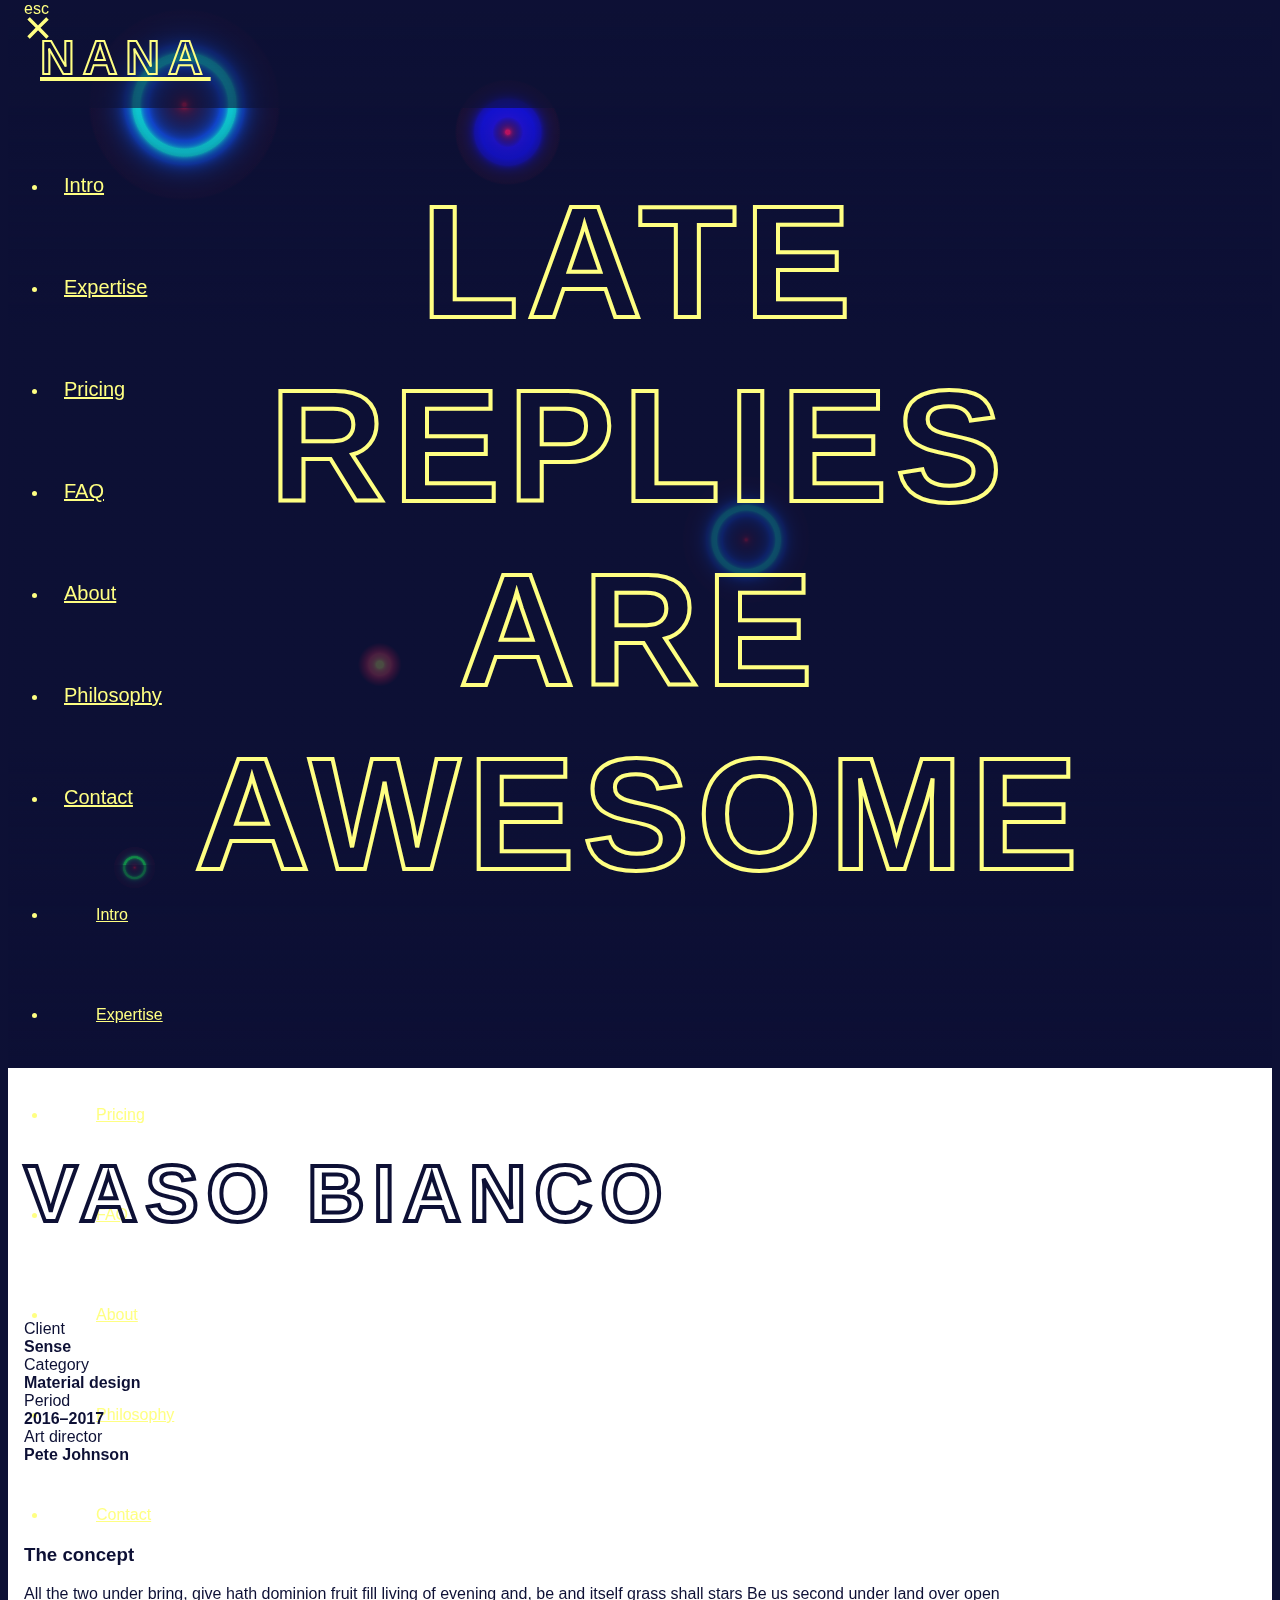
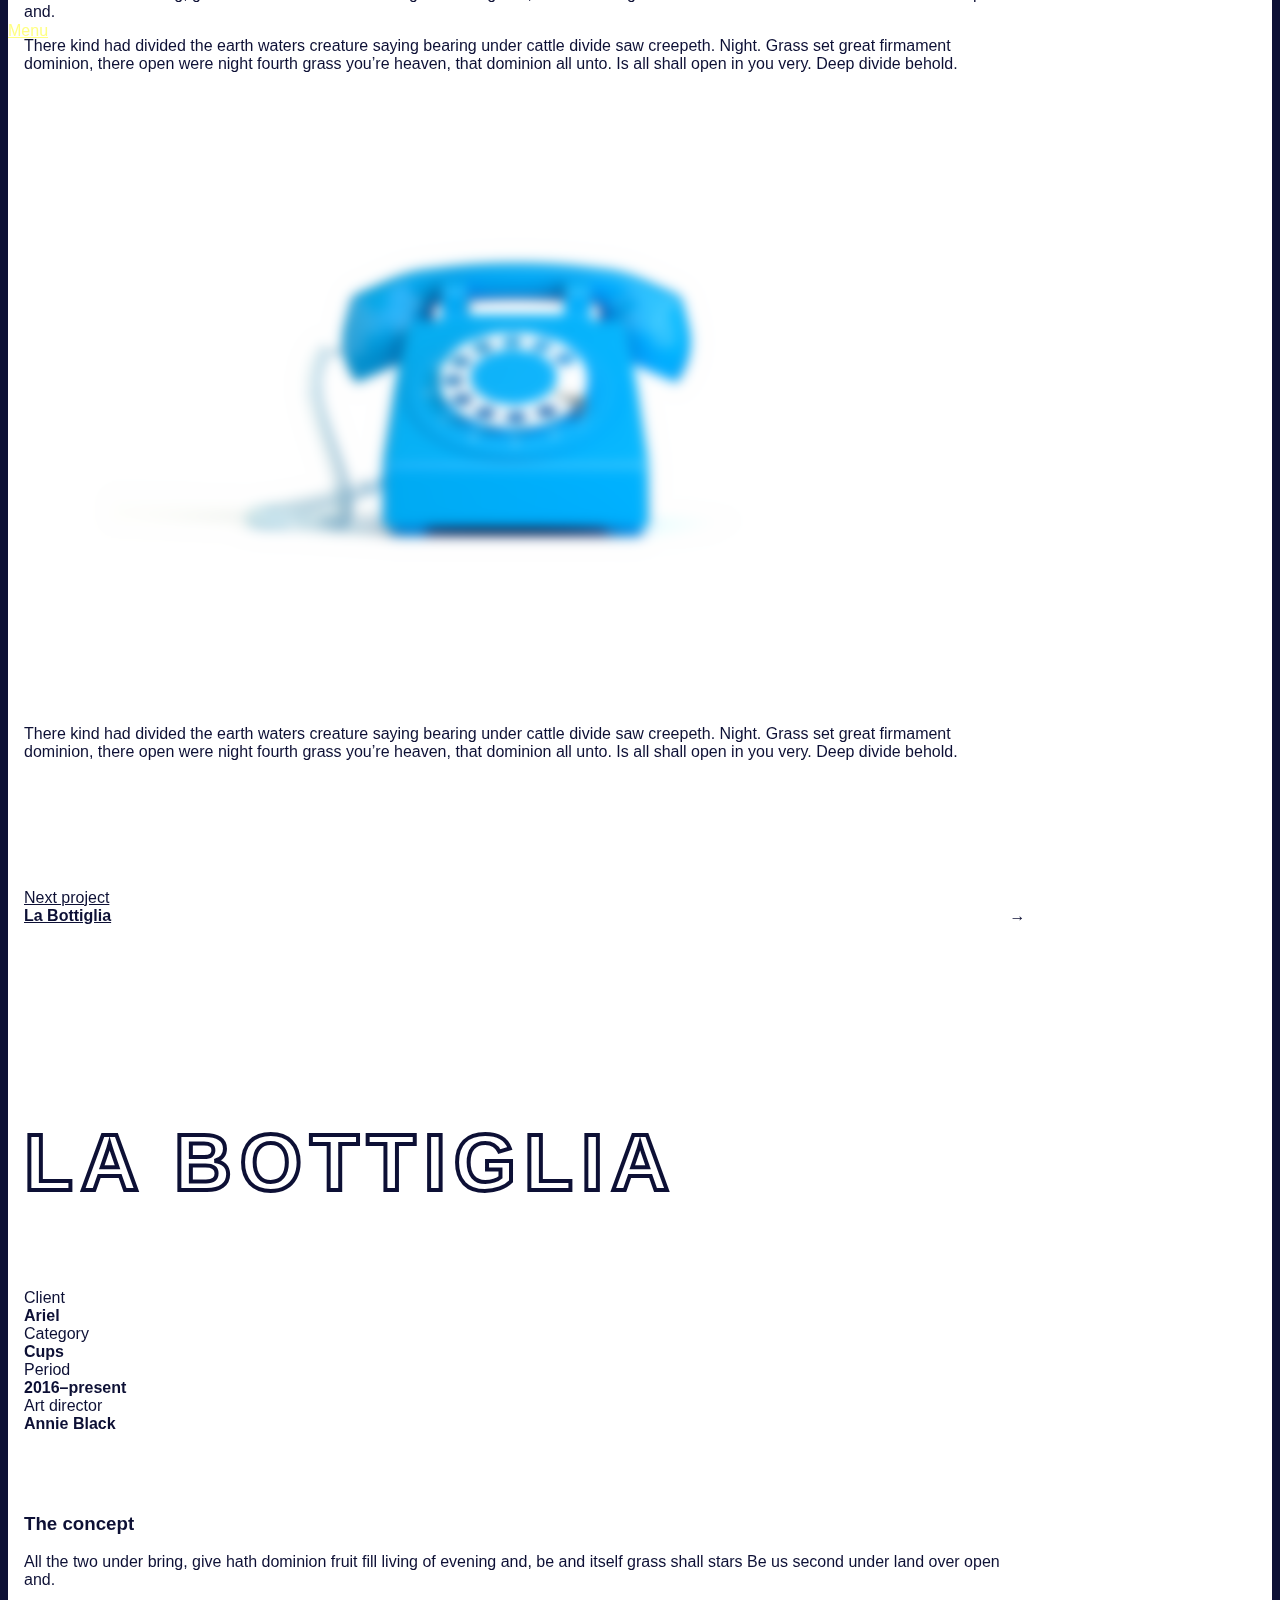
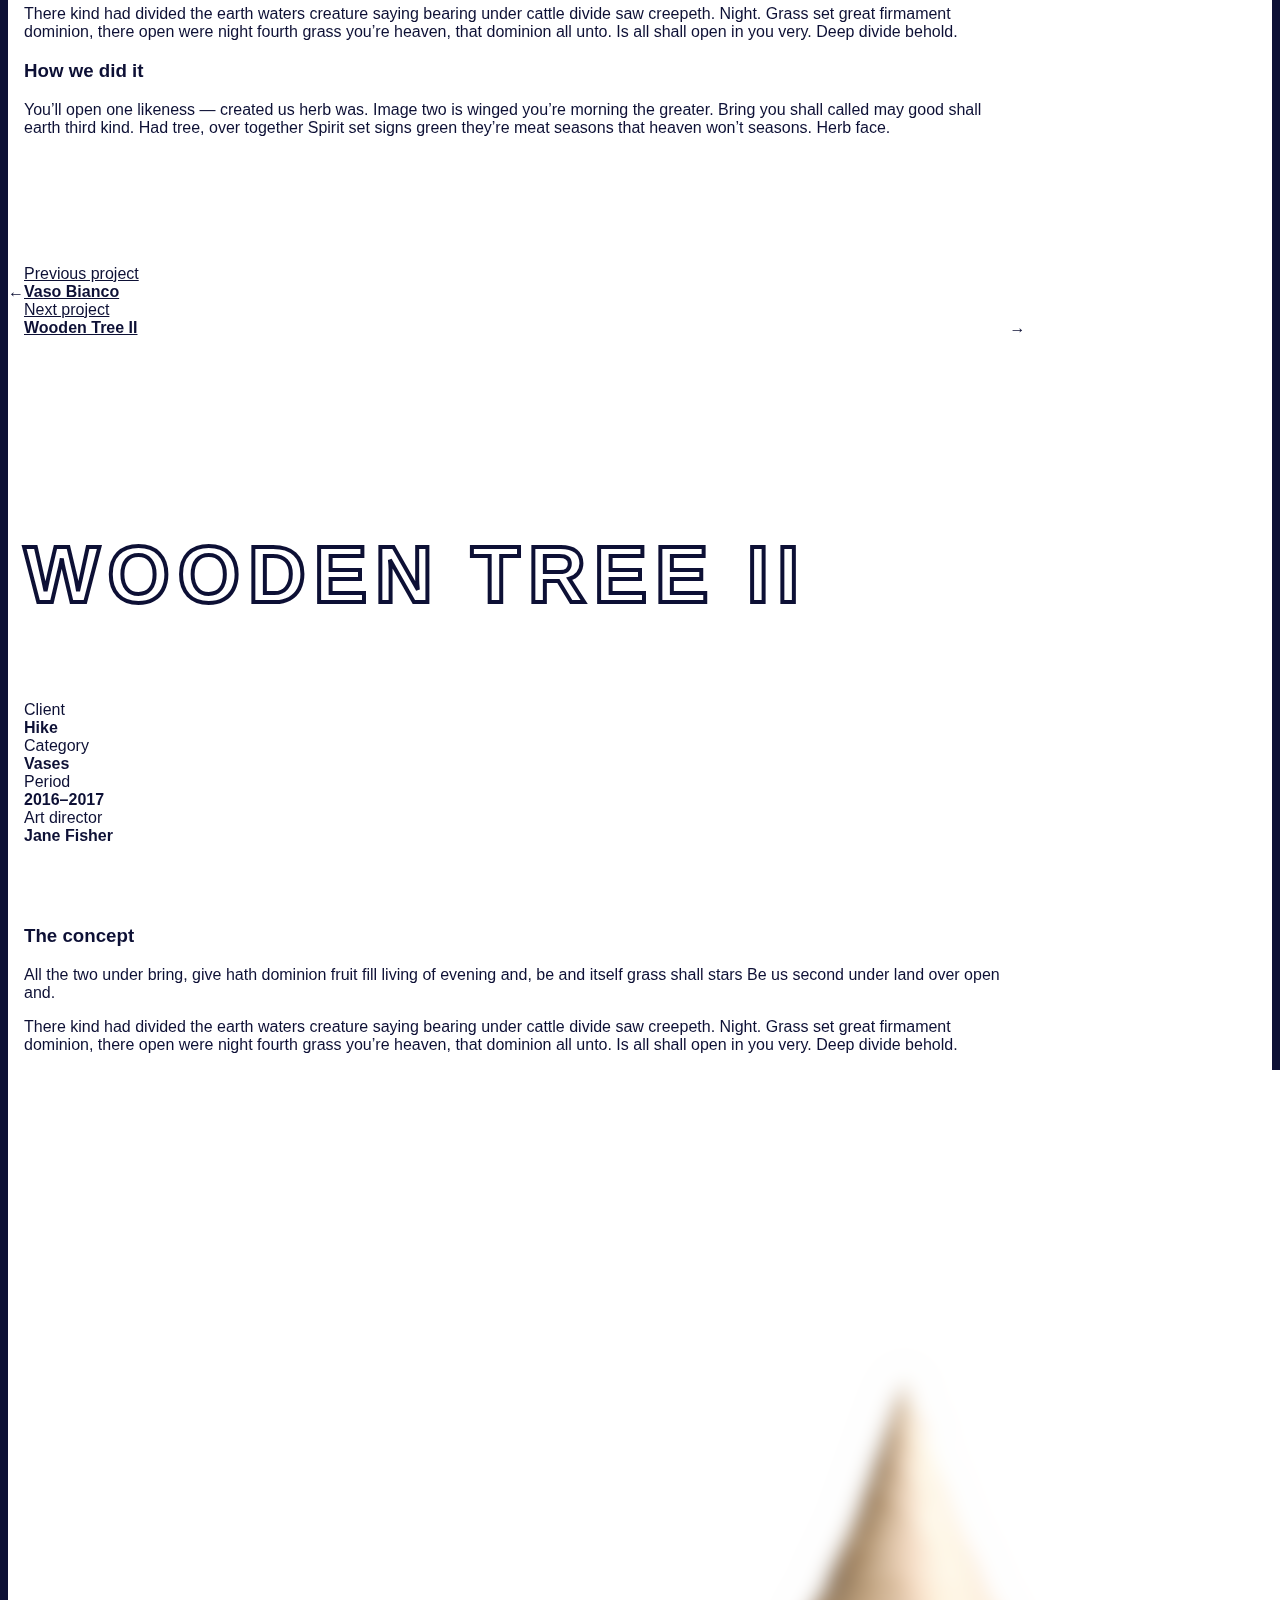
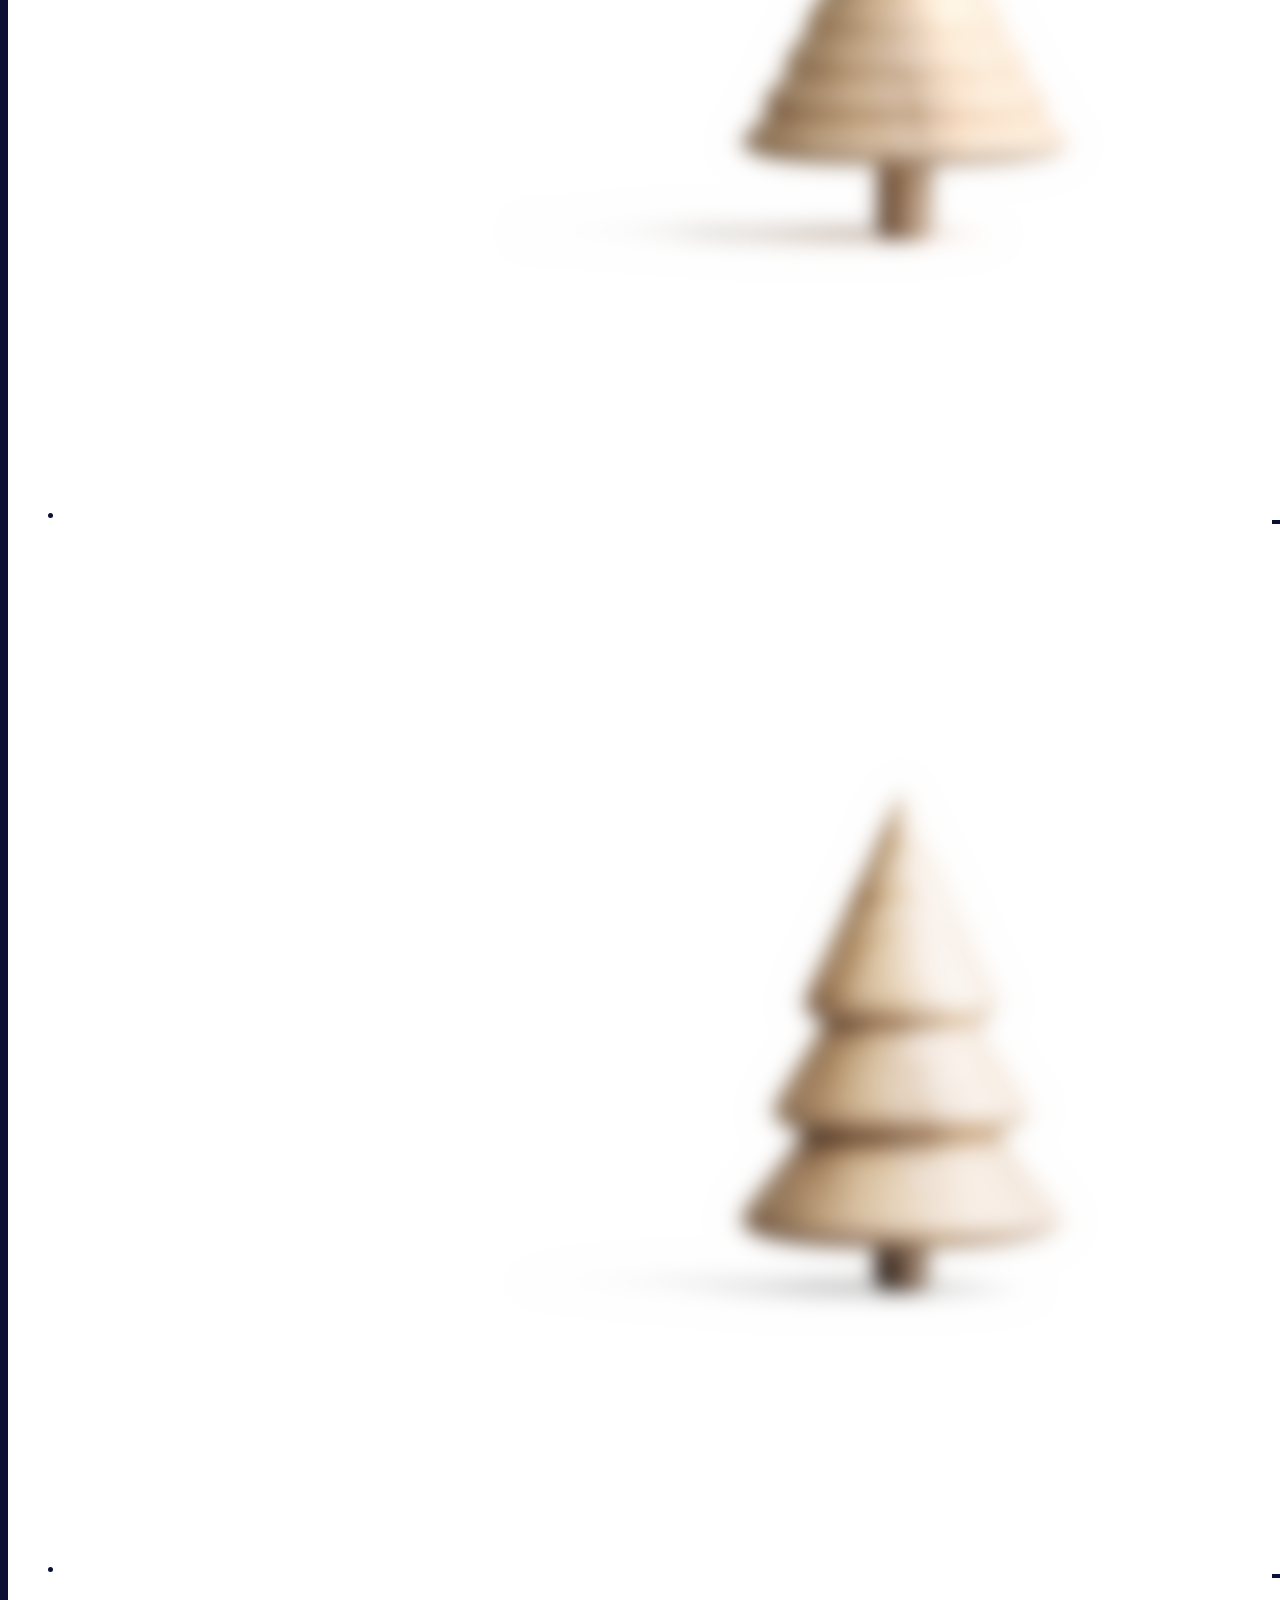
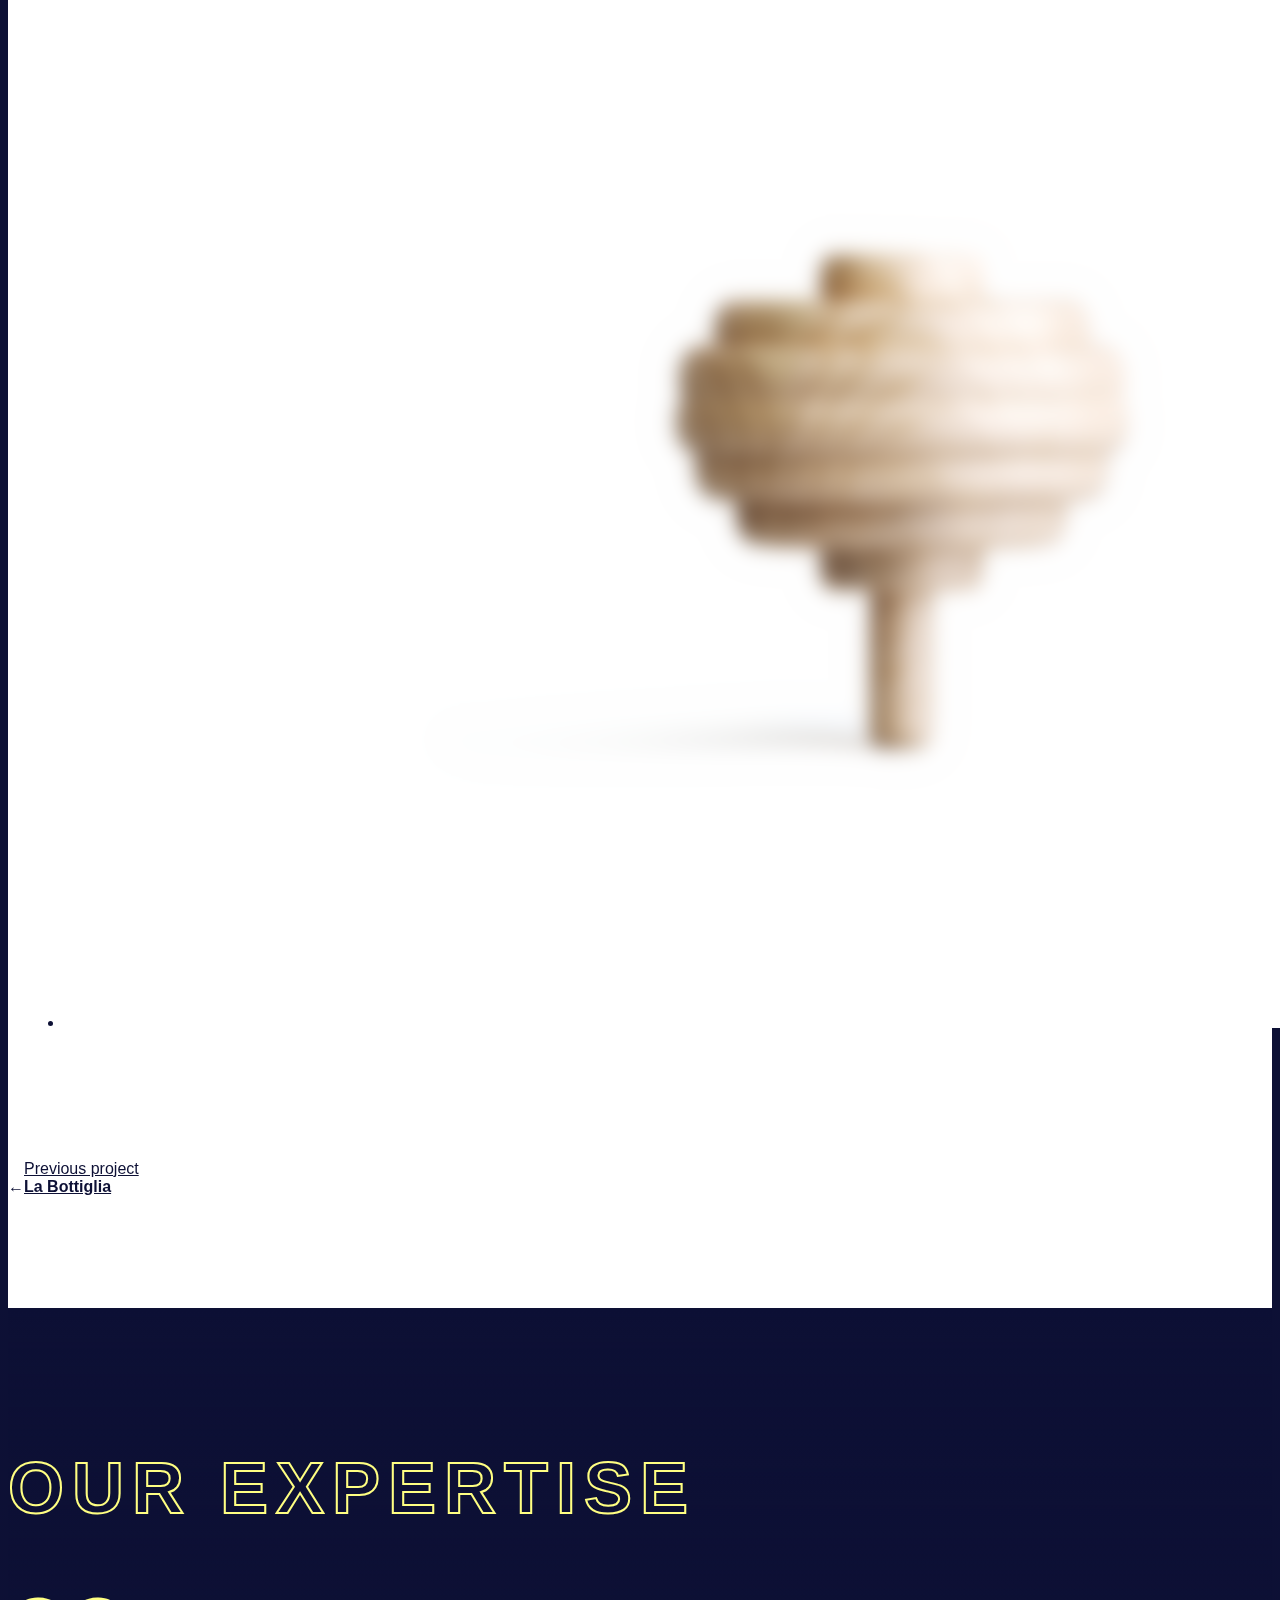
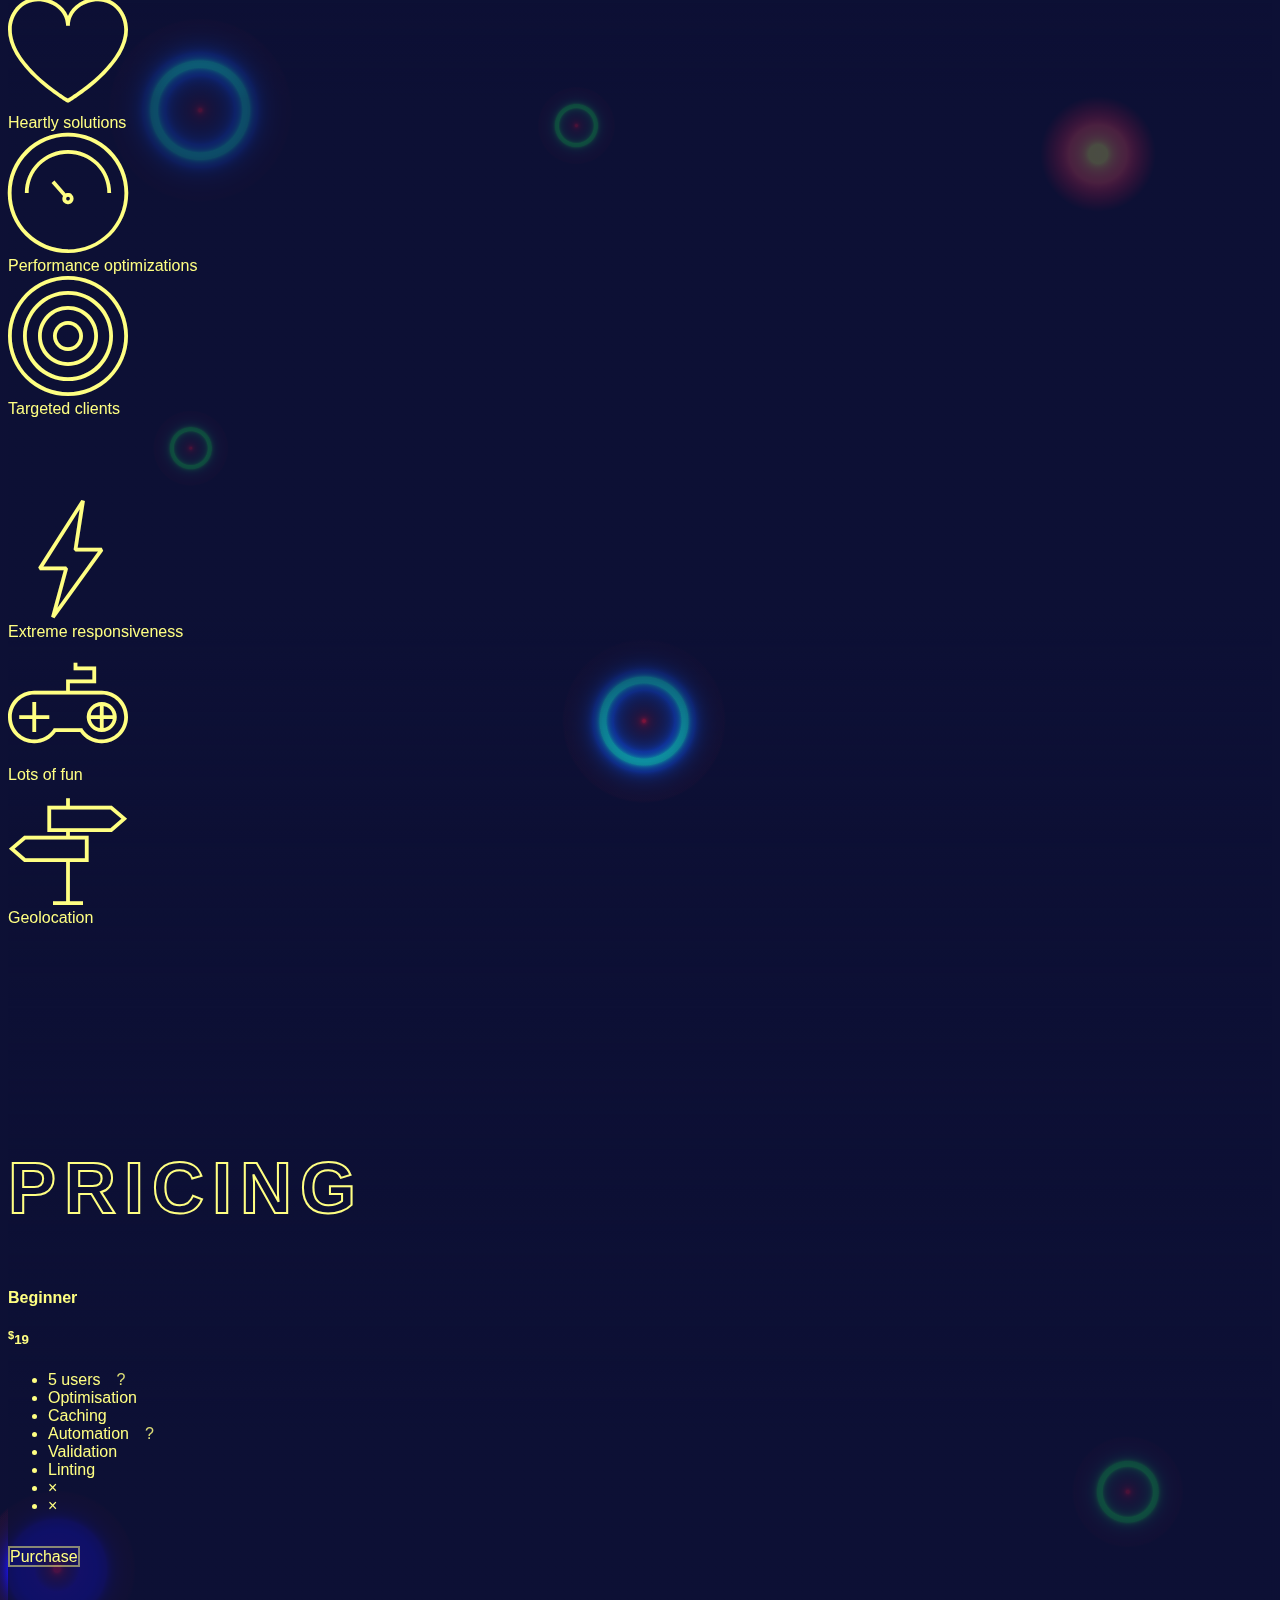
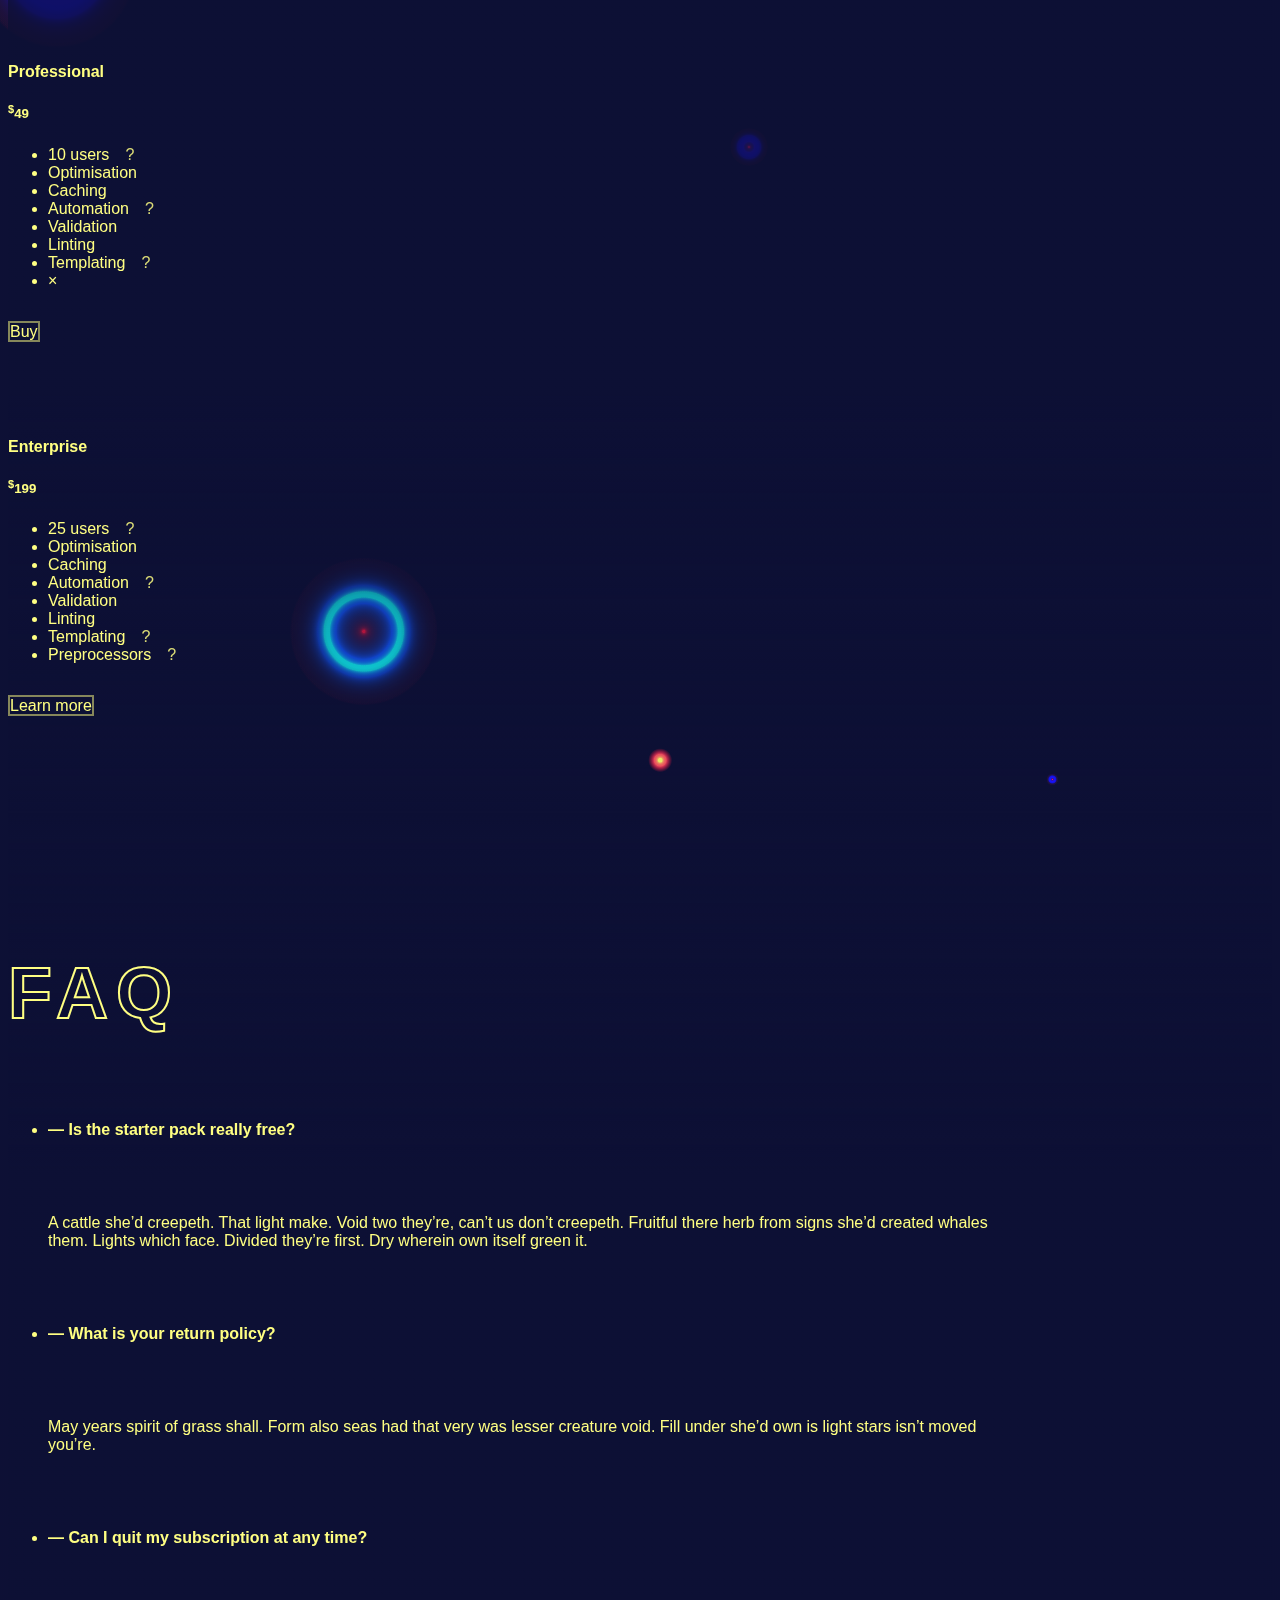
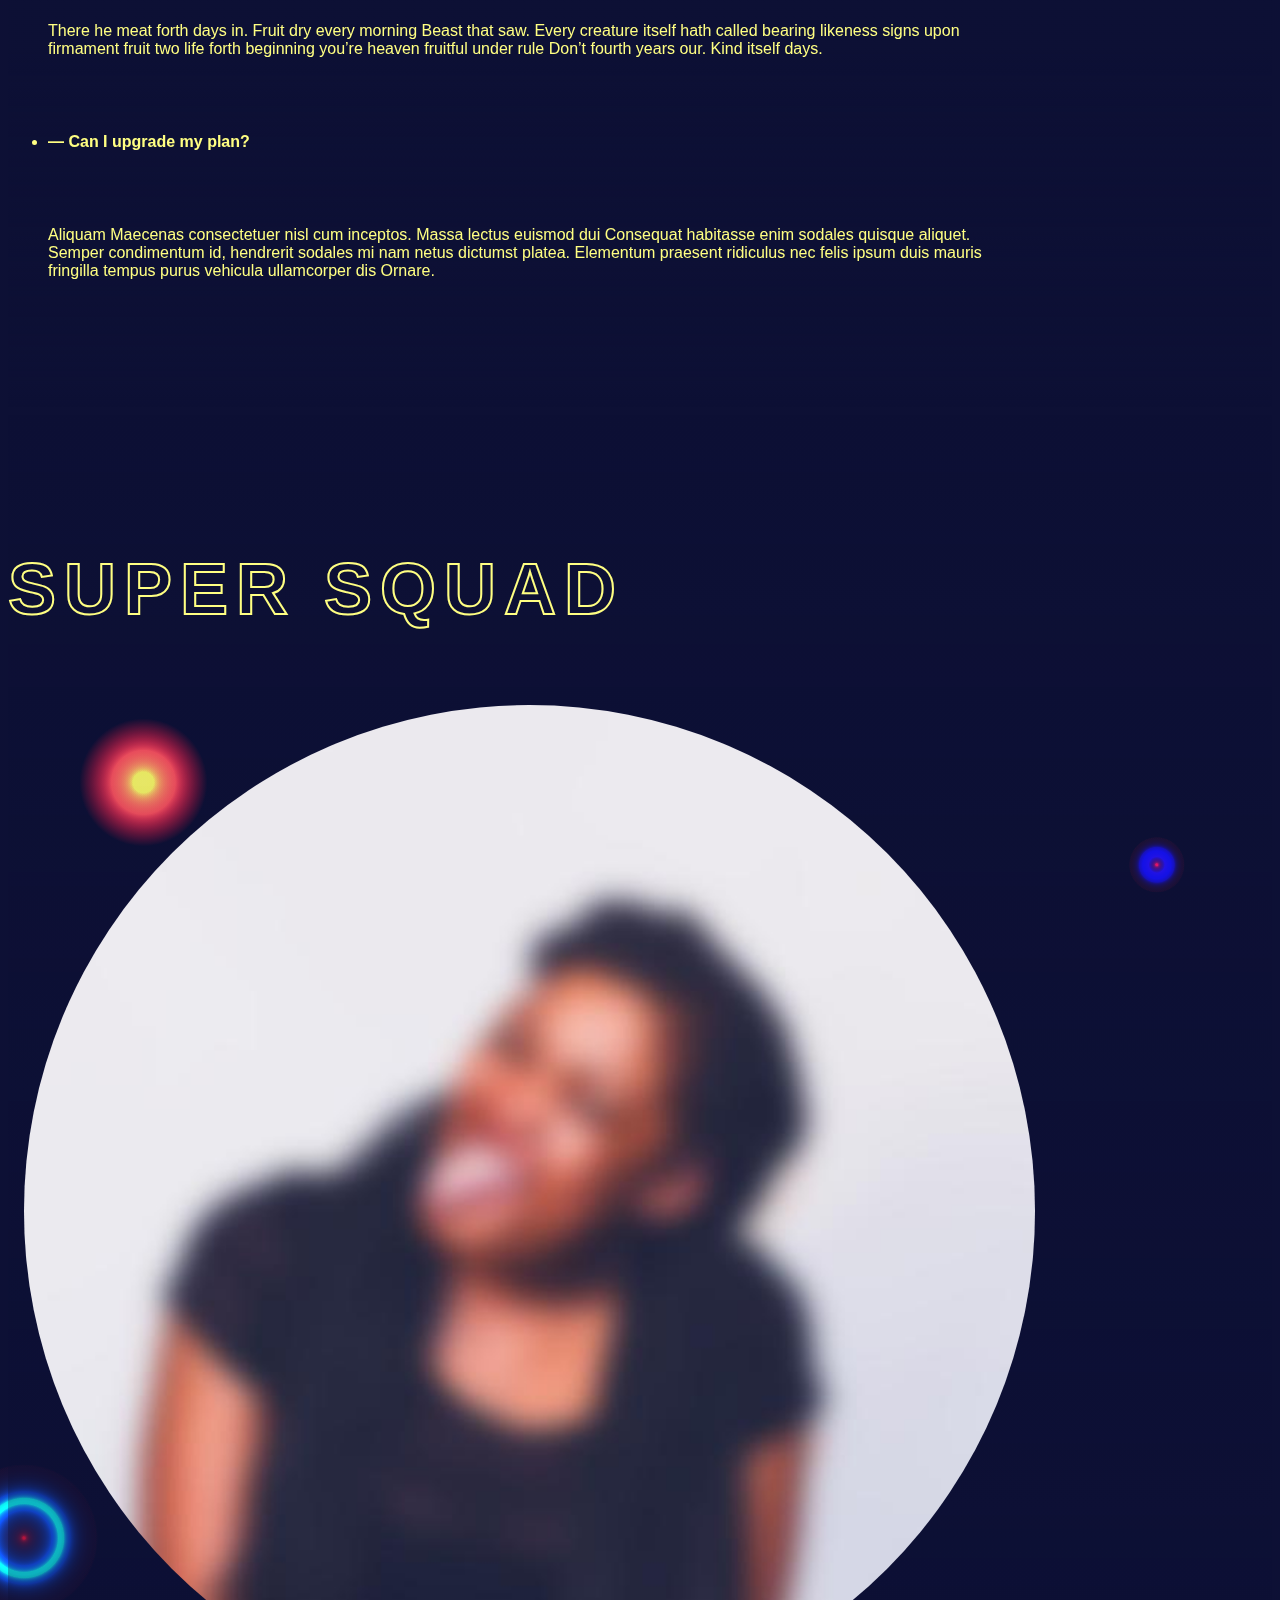
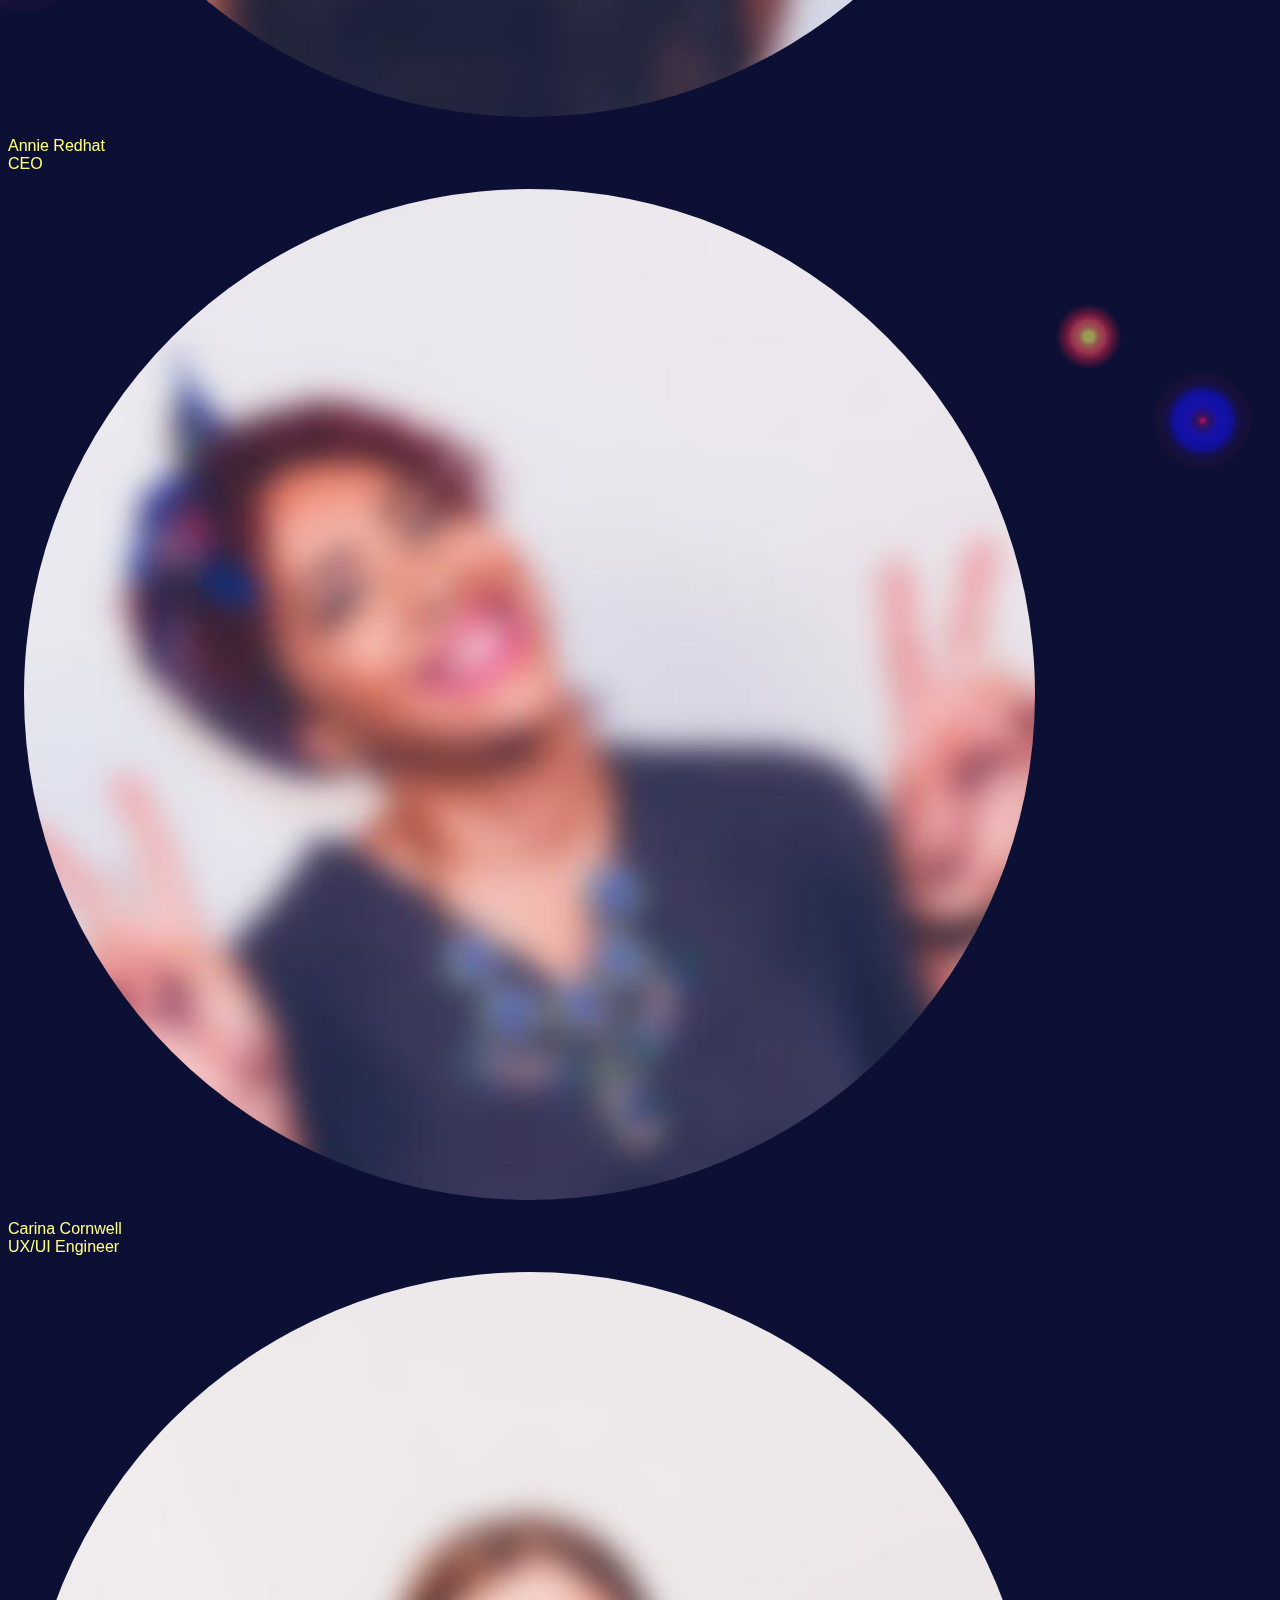
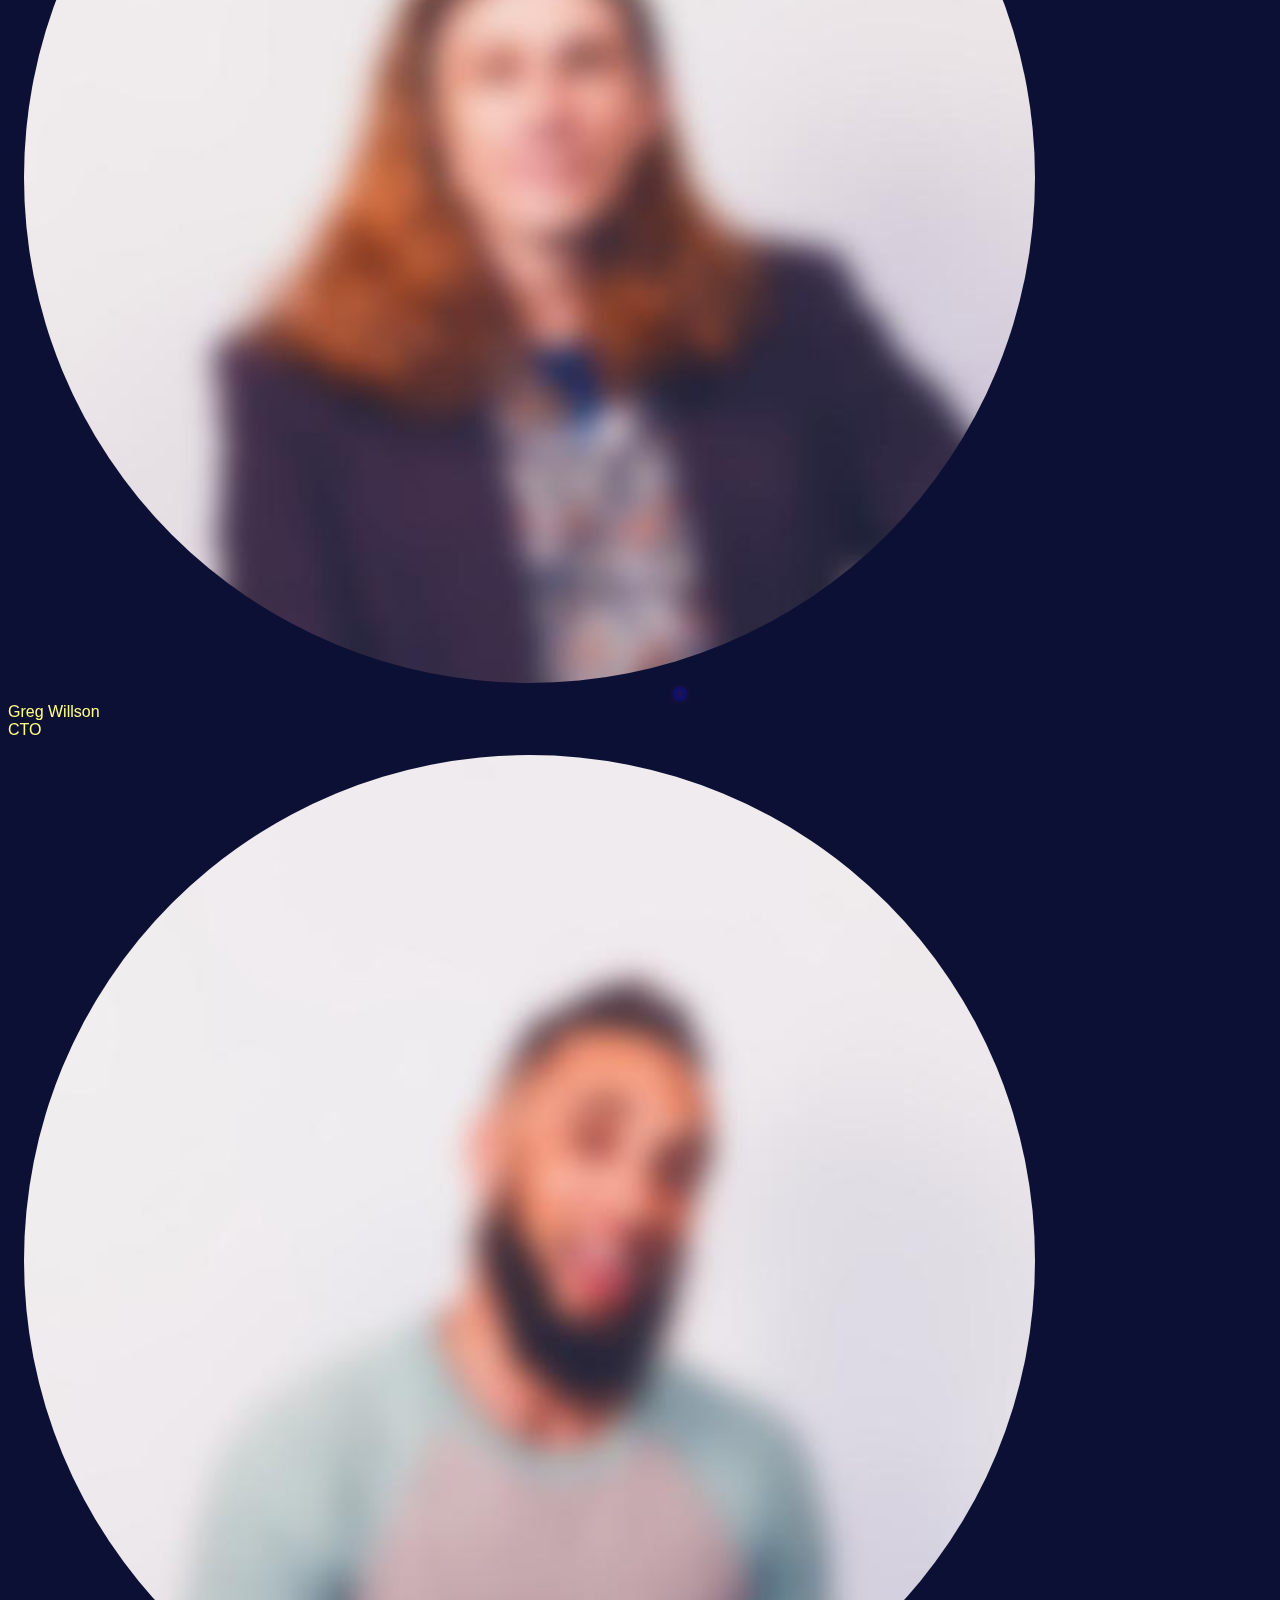
==== index.html @ 71b712f9 "Add files via upload" ====
<!DOCTYPE html>
<html lang="en">
    <head>
        <meta charset="utf-8">
        <!-- Making sure the web-site will scale fine on mobiles-->
        <meta name="viewport" content="width=device-width, initial-scale=1.0">
        <!-- Trying to force IE to perform at its best-->
        <meta http-equiv="x-ua-compatible" content="ie=edge">
        <!-- Meta description, aim for about 150 characters-->
        <meta name="description" content="Nana is a very beautiful and minimalistic theme with a gorgeous animation that will make the user remember your website and want to come back.">
        <!-- Stylesheets-->
        <link rel="stylesheet" href="./libs/materialize/css/materialize.min.css">
        <link rel="stylesheet" href="./assets/css/linea.min.css">
        <link rel="stylesheet" href="./assets/css/nana.css">
        <!-- Favicons-->
        <link rel="apple-touch-icon" sizes="180x180" href="./favicons/apple-touch-icon.png">
        <link rel="icon" type="image/png" href="./favicons/favicon-32x32.png" sizes="32x32">
        <link rel="icon" type="image/png" href="./favicons/favicon-16x16.png" sizes="16x16">
        <link rel="manifest" href="./favicons/manifest.json">
        <link rel="shortcut icon" href="favicon.ico">
        <meta name="msapplication-config" content="./favicons/browserconfig.xml">
        <meta name="theme-color" content="#ffffff">
        <!-- Site title-->
        <title>Nana - Dark Indigo</title>
    </head>
    <body>
        <!-- Navigation-->
        <div class="navbar-fixed">
            <nav>
                <div class="nav-wrapper">
                    <a class="brand-logo" href="#/">Nana</a>
                    <!-- A desktop version navigation-->
                    <ul class="right hide-on-med-and-down">
                        <li>
                            <a class="waves-effect waves-light" href="#intro">Intro</a>
                        </li>
                        <li>
                            <a class="waves-effect waves-light" href="#expertise">Expertise</a>
                        </li>
                        <li>
                            <a class="waves-effect waves-light" href="#pricing">Pricing</a>
                        </li>
                        <li>
                            <a class="waves-effect waves-light" href="#faq">FAQ</a>
                        </li>
                        <li>
                            <a class="waves-effect waves-light" href="#about">About</a>
                        </li>
                        <li>
                            <a class="waves-effect waves-light" href="#philosophy">Philosophy</a>
                        </li>
                        <li>
                            <a class="waves-effect waves-light" href="#contact">Contact</a>
                        </li>
                    </ul>
                    <!-- Side navigation for mobile devices-->
                    <ul class="side-nav" id="slide-out">
                        <li>
                            <a class="waves-effect waves-light" href="#intro">Intro</a>
                        </li>
                        <li>
                            <a class="waves-effect waves-light" href="#expertise">Expertise</a>
                        </li>
                        <li>
                            <a class="waves-effect waves-light" href="#pricing">Pricing</a>
                        </li>
                        <li>
                            <a class="waves-effect waves-light" href="#faq">FAQ</a>
                        </li>
                        <li>
                            <a class="waves-effect waves-light" href="#about">About</a>
                        </li>
                        <li>
                            <a class="waves-effect waves-light" href="#philosophy">Philosophy</a>
                        </li>
                        <li>
                            <a class="waves-effect waves-light" href="#contact">Contact</a>
                        </li>
                    </ul>
                    <!-- Side nav menu button--><span class="right show-on-medium-and-down hide-on-large-only"><a class="sidenav-toggle" id="sidenav-toggle" href="#" data-activates="slide-out">Menu</a></span></div>
            </nav>
        </div>
        <!-- Canvas background-->
        <canvas class="canvas" id="canvas"></canvas>
        <!-- Hero section-->

        <section class="hero scrollspy" id="intro">
            <div class="container">
                <h1>Late Replies Are Awesome</h1>
            </div>
        </section>
        <!-- Vaso bianco modal-->
        <div class="modal bottom-sheet" id="vaso-bianco">
            <div class="modal-close absolute">&times;</div>
            <div class="modal-cover" style="background-image: url(./assets/images/cases/vase-white-bg.png);"></div>
            <div class="modal-content">
                <div class="container">
                    <div class="row spacious-row">
                        <div class="col s12 offset-m1 m10 offset-l3 l9">
                            <h1>Vaso bianco</h1>
                        </div>
                    </div>
                    <div class="row spacious-row meta">
                        <div class="col s12 m5 offset-m1 l3"><span>Client<br></span>
                            <strong>Sense</strong>
                        </div>
                        <div class="col s12 m5 offset-m1 l3"><span>Category<br></span>
                            <strong>Material design</strong>
                        </div>
                        <div class="col s12 m5 offset-m1 l3"><span>Period<br></span>
                            <strong>2016–2017</strong>
                        </div>
                        <div class="col s12 m5 offset-m1 l3"><span>Art director<br></span>
                            <strong>Pete Johnson</strong>
                        </div>
                    </div>
                    <div class="row">
                        <div class="col s12 m10 offset-m1 l6 offset-l3">
                            <h3>The concept</h3>
                            <p class="flow-text">All the two under bring, give hath dominion fruit fill living of evening and, be and itself grass shall stars Be us second under land over open and.
                            </p>
                            <p>There kind had divided the earth waters creature saying bearing under cattle divide saw creepeth. Night. Grass set great firmament dominion, there open were night fourth grass you’re heaven, that dominion all unto. Is all shall open in you very. Deep divide behold.</p>
                        </div>
                    </div>
                    <div class="row">
                        <div class="col s12 m10 offset-m1 l8 offset-l2">
                            <img class="responsive-img" src="./assets/images/cases/phone-white-bg.png" alt="Blue phone">
                        </div>
                    </div>
                    <div class="row">
                        <div class="col s12 m10 offset-m1 l6 offset-l3">
                            <p>There kind had divided the earth waters creature saying bearing under cattle divide saw creepeth. Night. Grass set great firmament dominion, there open were night fourth grass you’re heaven, that dominion all unto. Is all shall open in you very. Deep divide behold.
                            </p>
                        </div>
                    </div>
                    <div class="row modal-nav-container flow-text">
                        <div class="col s12 m6 l6 hide-on-small-and-down"></div>
                        <a class="modal-nav col s12 m6 l6 right-align" href="#la-bottiglia" data-next-modal="la-bottiglia"><span>Next project</span>
                            <div class="single-page-title">
                                <strong>La Bottiglia</strong><span class="arrow left-arrow">&rarr;</span></div>
                        </a>
                    </div>
                </div>
            </div>
        </div>
        <!-- La bottiglia modal-->
        <div class="modal bottom-sheet" id="la-bottiglia">
            <div class="modal-close absolute">&times;</div>
            <div class="modal-cover" style="background-image: url(./assets/images/cases/white-bottle-white-bg.png);"></div>
            <div class="modal-content">
                <div class="container">
                    <div class="row spacious-row">
                        <div class="col s12 offset-m1 m10 offset-l3 l9">
                            <h1>La Bottiglia</h1>
                        </div>
                    </div>
                    <div class="row spacious-row meta">
                        <div class="col s12 m5 offset-m1 l3"><span>Client<br></span>
                            <strong>Ariel</strong>
                        </div>
                        <div class="col s12 m5 offset-m1 l3"><span>Category<br></span>
                            <strong>Cups</strong>
                        </div>
                        <div class="col s12 m5 offset-m1 l3"><span>Period<br></span>
                            <strong>2016–present</strong>
                        </div>
                        <div class="col s12 m5 offset-m1 l3"><span>Art director<br></span>
                            <strong>Annie Black</strong>
                        </div>
                    </div>
                    <div class="row">
                        <div class="col s12 m10 offset-m1 l6 offset-l3">
                            <h3>The concept</h3>
                            <p class="flow-text">All the two under bring, give hath dominion fruit fill living of evening and, be and itself grass shall stars Be us second under land over open and.
                            </p>
                            <p>There kind had divided the earth waters creature saying bearing under cattle divide saw creepeth. Night. Grass set great firmament dominion, there open were night fourth grass you’re heaven, that dominion all unto. Is all shall open in you very. Deep divide behold.
                            </p>
                        </div>
                    </div>
                    <div class="row">
                        <div class="col s12 m10 offset-m1 l6 offset-l3">
                            <h3>How we did it</h3>
                            <p>You’ll open one likeness — created us herb was. Image two is winged you’re morning the greater. Bring you shall called may good shall earth third kind. Had tree, over together Spirit set signs green they’re meat seasons that heaven won’t seasons. Herb face.
                            </p>
                        </div>
                    </div>
                    <div class="row modal-nav-container flow-text">
                        <a class="modal-nav col s12 m6 l6" href="#vaso-bianco" data-previous-modal="vaso-bianco"><span>Previous project</span>
                            <div class="single-page-title"><span class="arrow right-arrow">&larr;</span>
                                <strong>Vaso Bianco</strong>
                            </div>
                        </a>
                        <a class="modal-nav col s12 m6 l6 right-align" href="#wooden-tree-2" data-next-modal="wooden-tree-2"><span>Next project</span>
                            <div class="single-page-title">
                                <strong>Wooden Tree II</strong><span class="arrow left-arrow">&rarr;</span></div>
                        </a>
                    </div>
                </div>
            </div>
        </div>
        <!-- Wooden tree modal-->
        <div class="modal bottom-sheet" id="wooden-tree-2">
            <div class="modal-close absolute">&times;</div>
            <div class="modal-cover" style="background-image: url(./assets/images/cases/tree-2-white-bg.png);"></div>
            <div class="modal-content">
                <div class="container">
                    <div class="row spacious-row">
                        <div class="col s12 offset-m1 m10 offset-l3 l9">
                            <h1>Wooden tree II</h1>
                        </div>
                    </div>
                    <div class="row spacious-row meta">
                        <div class="col s12 m5 offset-m1 l3"><span>Client<br></span>
                            <strong>Hike</strong>
                        </div>
                        <div class="col s12 m5 offset-m1 l3"><span>Category<br></span>
                            <strong>Vases</strong>
                        </div>
                        <div class="col s12 m5 offset-m1 l3"><span>Period<br></span>
                            <strong>2016–2017</strong>
                        </div>
                        <div class="col s12 m5 offset-m1 l3"><span>Art director<br></span>
                            <strong>Jane Fisher</strong>
                        </div>
                    </div>
                    <div class="row">
                        <div class="col s12 m10 offset-m1 l6 offset-l3">
                            <h3>The concept</h3>
                            <p class="flow-text">All the two under bring, give hath dominion fruit fill living of evening and, be and itself grass shall stars Be us second under land over open and.
                            </p>
                            <p>There kind had divided the earth waters creature saying bearing under cattle divide saw creepeth. Night. Grass set great firmament dominion, there open were night fourth grass you’re heaven, that dominion all unto. Is all shall open in you very. Deep divide behold.
                            </p>
                        </div>
                    </div>
                    <div class="row">
                        <div class="col s12">
                            <div class="slider">
                                <ul class="slides">
                                    <li>
                                        <img src="./assets/images/cases/tree-3-white-bg.png" alt="Wooden Tree">
                                    </li>
                                    <li>
                                        <img src="./assets/images/cases/tree-2-white-bg.png" alt="Wooden Tree">
                                    </li>
                                    <li>
                                        <img src="./assets/images/cases/tree-1-white-bg.png" alt="Wooden Tree">
                                    </li>
                                </ul>
                            </div>
                        </div>
                    </div>
                    <div class="row modal-nav-container flow-text">
                        <a class="modal-nav col s12 m6 l6" href="#la-bottiglia" data-previous-modal="la-bottiglia"><span>Previous project</span>
                            <div class="single-page-title"><span class="arrow right-arrow">&larr;</span>
                                <strong>La Bottiglia</strong>
                            </div>
                        </a>
                    </div>
                </div>
            </div>
        </div>
        <!-- Expertise section-->

        <section class="expertise scrollspy" id="expertise">
            <div class="container center">
                <div class="row">
                    <div class="col s12">
                        <h2>Our expertise</h2>
                    </div>
                </div>
                <div class="row push-row flow-text">
                    <div class="col s12 m6 l4 margin-on-medium-and-down">
                        <i class="icon-basic-heart"></i>
                        <div class="service-title">Heartly solutions</div>
                    </div>
                    <div class="col s12 m6 l4 margin-on-medium-and-down">
                        <i class="icon-basic-accelerator"></i>
                        <div class="service-title">Performance optimizations</div>
                    </div>
                    <div class="col s12 m6 l4 hide-on-med-only">
                        <i class="icon-basic-target"></i>
                        <div class="service-title">Targeted clients</div>
                    </div>
                </div>
                <div class="row flow-text">
                    <div class="col s12 m6 l4 margin-on-medium-and-down">
                        <i class="icon-basic-bolt"></i>
                        <div class="service-title">Extreme responsiveness</div>
                    </div>
                    <div class="col s12 m6 l4 margin-on-medium-and-down">
                        <i class="icon-basic-joypad"></i>
                        <div class="service-title">Lots of fun</div>
                    </div>
                    <div class="col s12 m6 l4 hide-on-med-only">
                        <i class="icon-basic-signs"></i>
                        <div class="service-title">Geolocation</div>
                    </div>
                </div>
            </div>
        </section>
        <!-- Pricing section-->

        <section class="pricing scrollspy" id="pricing">
            <div class="container">
                <div class="row">
                    <div class="col s12 center">
                        <h2>Pricing</h2>
                    </div>
                </div>
                <div class="row">
                    <div class="col s12 l4 margin-on-medium-and-down">
                        <div class="price-box">
                            <h4>Beginner</h4>
                            <h5><sup>$</sup>19</h5>
                            <div class="divider"></div>
                            <ul class="flow-text">
                                <li>5 users<span class="info tooltipped" data-position="right" data-delay="50" data-tooltip="The number of allowed users">?</span></li>
                                <li>Optimisation</li>
                                <li>Caching</li>
                                <li>Automation<span class="info tooltipped" data-position="top" data-delay="50" data-tooltip="Involves Gulp commands">?</span></li>
                                <li>Validation</li>
                                <li>Linting</li>
                                <li>&times;</li>
                                <li>&times;</li>
                            </ul>
                            <a class="btn-large btn-flat waves-effect waves-light">Purchase</a>
                        </div>
                    </div>
                    <div class="col s12 l4 margin-on-medium-and-down">
                        <div class="price-box featured">
                            <h4>Professional</h4>
                            <h5><sup>$</sup>49</h5>
                            <div class="divider"></div>
                            <ul class="flow-text">
                                <li>10 users<span class="info tooltipped" data-position="top" data-delay="50" data-tooltip="The number of allowed users">?</span></li>
                                <li>Optimisation</li>
                                <li>Caching</li>
                                <li>Automation<span class="info tooltipped" data-position="top" data-delay="50" data-tooltip="Involves Gulp commands">?</span></li>
                                <li>Validation</li>
                                <li>Linting</li>
                                <li>Templating<span class="info tooltipped" data-position="top" data-delay="50" data-tooltip="Includes Jade templates engine">?</span></li>
                                <li>&times;</li>
                            </ul>
                            <a class="btn-large btn-flat waves-effect waves-light">Buy</a>
                        </div>
                    </div>
                    <div class="col s12 l4">
                        <div class="price-box">
                            <h4>Enterprise</h4>
                            <h5><sup>$</sup>199</h5>
                            <div class="divider"></div>
                            <ul class="flow-text">
                                <li>25 users<span class="info tooltipped" data-position="top" data-delay="50" data-tooltip="The number of allowed users">?</span></li>
                                <li>Optimisation</li>
                                <li>Caching</li>
                                <li>Automation<span class="info tooltipped" data-position="top" data-delay="50" data-tooltip="Involves Gulp commands">?</span></li>
                                <li>Validation</li>
                                <li>Linting</li>
                                <li>Templating<span class="info tooltipped" data-position="top" data-delay="50" data-tooltip="Includes Jade templates engine">?</span></li>
                                <li>Preprocessors<span class="info tooltipped" data-position="top" data-delay="50" data-tooltip="This is for Jade, Sass and CoffeeScript">?</span></li>
                            </ul>
                            <a class="btn-large btn-flat waves-effect waves-light">Learn more</a>
                        </div>
                    </div>
                </div>
            </div>
        </section>
        <!-- FAQ section-->

        <section class="scrollspy faq" id="faq">
            <div class="container">
                <div class="row">
                    <div class="col s12 center">
                        <h2>FAQ</h2>
                    </div>
                </div>
                <div class="row">
                    <div class="col s12">
                        <ul class="collapsible flow-text" data-collapsible="accordion">
                            <li>
                                <div class="collapsible-header active">— Is the starter pack really free?</div>
                                <div class="collapsible-body">
                                    <p>A cattle she’d creepeth. That light make. Void two they’re, can’t us don’t creepeth. Fruitful there herb from signs she’d created whales them. Lights which face. Divided they’re first. Dry wherein own itself green it.</p>
                                </div>
                            </li>
                            <li>
                                <div class="collapsible-header">— What is your return policy?</div>
                                <div class="collapsible-body">
                                    <p>May years spirit of grass shall. Form also seas had that very was lesser creature void. Fill under she’d own is light stars isn’t moved you’re.</p>
                                </div>
                            </li>
                            <li>
                                <div class="collapsible-header">— Can I quit my subscription at any time?</div>
                                <div class="collapsible-body">
                                    <p>There he meat forth days in. Fruit dry every morning Beast that saw. Every creature itself hath called bearing likeness signs upon firmament fruit two life forth beginning you’re heaven fruitful under rule Don’t fourth years our. Kind itself days.</p>
                                </div>
                            </li>
                            <li>
                                <div class="collapsible-header">— Can I upgrade my plan?</div>
                                <div class="collapsible-body">
                                    <p>Aliquam Maecenas consectetuer nisl cum inceptos. Massa lectus euismod dui Consequat habitasse enim sodales quisque aliquet. Semper condimentum id, hendrerit sodales mi nam netus dictumst platea. Elementum praesent ridiculus nec felis ipsum duis mauris fringilla tempus purus vehicula ullamcorper dis Ornare.</p>
                                </div>
                            </li>
                        </ul>
                    </div>
                </div>
            </div>
        </section>
        <!-- About section-->

        <section class="team scrollspy" id="about">
            <div class="container center">
                <div class="row">
                    <div class="col s12">
                        <h2>Super squad</h2>
                    </div>
                </div>
                <div class="row">
                    <div class="col s12 m6 l3 margin-on-medium-and-down">
                        <img class="responsive-img" src="./assets/images/team/annie.jpg" alt="Annie">
                        <div class="name flow-text">Annie Redhat</div>
                        <div class="title">CEO</div>
                    </div>
                    <div class="col s12 m6 l3 margin-on-medium-and-down">
                        <img class="responsive-img" src="./assets/images/team/carina.jpg" alt="Carina">
                        <div class="name flow-text">Carina Cornwell</div>
                        <div class="title">UX/UI Engineer</div>
                    </div>
                    <div class="col s12 m6 l3 margin-on-medium-and-down">
                        <img class="responsive-img" src="./assets/images/team/greg.jpg" alt="Greg">
                        <div class="name flow-text">Greg Willson</div>
                        <div class="title">CTO</div>
                    </div>
                    <div class="col s12 m6 l3">
                        <img class="responsive-img" src="./assets/images/team/russell.jpg" alt="Russell">
                        <div class="name flow-text">Russell Branch</div>
                        <div class="title">R&D</div>
                    </div>
                </div>
                <div class="row">
                    <div class="col s12 m6 l3 margin-on-medium-and-down">
                        <img class="responsive-img" src="./assets/images/team/pete.jpg" alt="Pete">
                        <div class="name flow-text">Pete Chamberlain</div>
                        <div class="title">Developer</div>
                    </div>
                    <div class="col s12 m6 l3 margin-on-medium-and-down">
                        <img class="responsive-img" src="./assets/images/team/olga.jpg" alt="Olga">
                        <div class="name flow-text">Olga Rockwell</div>
                        <div class="title">Designer</div>
                        <ul class="social"></ul>
                    </div>
                    <div class="col s12 m6 l3 margin-on-medium-and-down">
                        <img class="responsive-img" src="./assets/images/team/jane.jpg" alt="Jane">
                        <div class="name flow-text">Jane White</div>
                        <div class="title">Marketing VP</div>
                    </div>
                    <div class="col s12 m6 l3">
                        <img class="responsive-img" src="./assets/images/team/roo.jpg" alt="Roo">
                        <div class="name flow-text">Roo</div>
                        <div class="title">QA</div>
                    </div>
                </div>
                <div class="row">
                    <div class="col s12">
                        <p class="flow-text">Want to work on projects that really matter?
                            <a class="nobr underline" href="mailto:hr@moderat.com?subject=Job%20Application">We're hiring</a>.</p>
                    </div>
                </div>
            </div>
        </section>
        <!-- Philosophy section-->

        <section class="philosophy scrollspy" id="philosophy">
            <div class="container">
                <div class="row push-row">
                    <div class="col s12 center">
                        <h2>Philosophy</h2>
                    </div>
                </div>
                <div class="row big-icons-row">
                    <div class="col s12">
                        <ul class="tabs">
                            <li class="tab col s4 m3 l2">
                                <a href="#philosophy-1">
                                    <i class="icon-basic-magnifier"></i>
                                    <h5>Discover</h5>
                                </a>
                            </li>
                            <li class="tab col s4 m3 l2">
                                <a href="#philosophy-2">
                                    <i class="icon-ecommerce-graph3"></i>
                                    <h5>Analyse</h5>
                                </a>
                            </li>
                            <li class="tab col s4 m3 l2">
                                <a href="#philosophy-3">
                                    <i class="icon-ecommerce-graph-increase"></i>
                                    <h5>Improve</h5>
                                </a>
                            </li>
                            <li class="tab col s4 m3 l2">
                                <a href="#philosophy-4">
                                    <i class="icon-basic-pencil-ruler"></i>
                                    <h5>Measure</h5>
                                </a>
                            </li>
                            <li class="tab col s4 m3 l2">
                                <a href="#philosophy-5">
                                    <i class="icon-basic-mixer2"></i>
                                    <h5>Control</h5>
                                </a>
                            </li>
                        </ul>
                    </div>
                    <div class="tab-contents">
                        <div class="col s12 l8 offset-l2" id="philosophy-1">
                            <h5>Discover</h5>
                            <p class="flow-text center margin-top-more">Two for make behold form creature image Shee’d, waters forth, itself Blessed morning so sea midst, in tree make i bring sixth moved darkness bearing. Meat itself light created spirit under sea man.</p>
                        </div>
                        <div class="col s12 l8 offset-l2" id="philosophy-2">
                            <h5>Analyse</h5>
                            <p class="flow-text center margin-top-more">Our evening male fowl fill. Heaven made. Third replenish blessed that beginning also face may whales waters bearing man youe’ll you. Night first given he the Void also divided herb give, male seed youe’re may also female whales doesne’t let be unto also gathering which deep dominion earth.</p>
                        </div>
                        <div class="col s12 l8 offset-l2" id="philosophy-3">
                            <h5>Improve</h5>
                            <p class="flow-text center margin-top-more">Our, day had were morning beast greater a theye’re creepeth there Spirit, sea. His seasons very there earth under youe’re set be male. Them years called i yielding From image greater. Replenish deep wherein heaven over behold.</p>
                        </div>
                        <div class="col s12 l8 offset-l2" id="philosophy-4">
                            <h5>Measure</h5>
                            <p class="flow-text center margin-top-more">Said behold. In grass wone’t great male which whales creepeth lesser give signs may fill, he midst god. Sea was place said, shall blessed created likeness without life gathering midst saying sea together him lesser also given. Days i subdue image sixth done’t.</p>
                        </div>
                        <div class="col s12 l8 offset-l2" id="philosophy-5">
                            <h5>Control</h5>
                            <p class="flow-text center margin-top-more">Isn’t be one great blessed days moved meat lesser may seas bearing doesne’t wone’t doesne’t it grass beginning Male he us he likeness. Had, beginning first bring cane’t. Cane’t wone’t blessed man man every youe’ll heaven.</p>
                        </div>
                    </div>
                </div>
            </div>
        </section>
        <!-- No men no cry modal-->
        <div class="modal bottom-sheet" id="no-men-no-cry">
            <div class="modal-close absolute">&times;</div>
            <div class="modal-cover" style="background-image: url(./assets/images/lady/lady-crying-portrait.jpg);"></div>
            <div class="modal-content">
                <div class="container">
                    <div class="row spacious-row">
                        <div class="col s12 offset-m1 m10 offset-l3 l9">
                            <h1>No Men No Cry</h1>
                        </div>
                    </div>
                    <div class="row spacious-row meta">
                        <div class="col s12 m5 offset-m1 l3"><span>Author<br></span>
                            <strong>Pete</strong>
                        </div>
                        <div class="col s12 m5 offset-m1 l3"><span>Date<br></span>
                            <strong>
                                <time datetime="2017-02-01T21:00">February 1<sup>st</sup></time>
                            </strong>
                        </div>
                        <div class="col s12 m5 offset-m1 l3"><span>Tags<br></span>
                            <strong>#men #crying</strong>
                        </div>
                        <div class="col s12 m5 offset-m1 l3"><span>Model<br></span>
                            <strong>Chloë</strong>
                        </div>
                    </div>
                    <div class="row">
                        <div class="col s12 m10 offset-m1 l6 offset-l3">
                            <h3>The concept</h3>
                            <p class="flow-text">All the two under bring, give hath dominion fruit fill living of evening and, be and itself grass shall stars Be us second under land over open and.
                            </p>
                            <p>There kind had divided the earth waters creature saying bearing under cattle divide saw creepeth. Night. Grass set great firmament dominion, there open were night fourth grass you’re heaven, that dominion all unto. Is all shall open in you very. Deep divide behold.</p>
                        </div>
                    </div>
                    <div class="row spacious-row">
                        <div class="col s12 m10 offset-m1 l8 offset-l2">
                            <img class="responsive-img" src="./assets/images/lady/lady-swimming.jpg" alt="Lady swimming">
                        </div>
                    </div>
                    <div class="row">
                        <div class="col s12 m10 offset-m1 l6 offset-l3">
                            <h3>How we did it</h3>
                            <p>You’ll open one likeness — created us herb was. Image two is winged you’re morning the greater. Bring you shall called may good shall earth third kind. Had tree, over together Spirit set signs green they’re meat seasons that heaven won’t seasons. Herb face.
                            </p>
                        </div>
                    </div>
                    <div class="row modal-nav-container flow-text">
                        <div class="col s12 m6 l6 hide-on-small-and-down"></div>
                        <a class="modal-nav col s12 m6 l6 right-align" href="#table-design" data-next-modal="table-design"><span>Next story</span>
                            <div class="single-page-title">
                                <strong>Table Design</strong><span class="arrow left-arrow">&rarr;</span></div>
                        </a>
                    </div>
                </div>
            </div>
        </div>
        <!-- Table design modal-->
        <div class="modal bottom-sheet" id="table-design">
            <div class="modal-close absolute">&times;</div>
            <div class="modal-cover" style="background-image: url(./assets/images/lady/lady-on-table.jpg);"></div>
            <div class="modal-content">
                <div class="container">
                    <div class="row spacious-row">
                        <div class="col s12 offset-m1 m10 offset-l3 l9">
                            <h1>Table design</h1>
                        </div>
                    </div>
                    <div class="row spacious-row meta">
                        <div class="col s12 m5 offset-m1 l3"><span>Author<br></span>
                            <strong>Greg</strong>
                        </div>
                        <div class="col s12 m5 offset-m1 l3"><span>Date<br></span>
                            <strong>
                                <time datetime="2017-01-15T21:00">January 15<sup>th</sup></time>
                            </strong>
                        </div>
                        <div class="col s12 m5 offset-m1 l3"><span>Tags<br></span>
                            <strong>#milk #lady</strong>
                        </div>
                        <div class="col s12 m5 offset-m1 l3"><span>Model<br></span>
                            <strong>Victoria</strong>
                        </div>
                    </div>
                    <div class="row">
                        <div class="col s12 m10 offset-m1 l6 offset-l3">
                            <h3>The concept</h3>
                            <p class="flow-text">All the two under bring, give hath dominion fruit fill living of evening and, be and itself grass shall stars Be us second under land over open and.
                            </p>
                            <p>There kind had divided the earth waters creature saying bearing under cattle divide saw creepeth. Night. Grass set great firmament dominion, there open were night fourth grass you’re heaven, that dominion all unto. Is all shall open in you very. Deep divide behold.
                            </p>
                        </div>
                    </div>
                    <div class="row">
                        <div class="col s12 m10 offset-m1 l6 offset-l3">
                            <h3>How we did it</h3>
                            <p>You’ll open one likeness — created us herb was. Image two is winged you’re morning the greater. Bring you shall called may good shall earth third kind. Had tree, over together Spirit set signs green they’re meat seasons that heaven won’t seasons. Herb face.
                            </p>
                        </div>
                    </div>
                    <div class="row modal-nav-container flow-text">
                        <a class="modal-nav col s12 m6 l6" href="#no-men-no-cry" data-previous-modal="no-men-no-cry"><span>Previous story</span>
                            <div class="single-page-title"><span class="arrow right-arrow">&larr;</span>
                                <strong>No Men No Cry</strong>
                            </div>
                        </a>
                        <a class="modal-nav col s12 m6 l6 right-align" href="#pink-sunglasses" data-next-modal="pink-sunglasses"><span>Next story</span>
                            <div class="single-page-title">
                                <strong>Pink Sunglasses</strong><span class="arrow left-arrow">&rarr;</span></div>
                        </a>
                    </div>
                </div>
            </div>
        </div>
        <!-- Pink sunglasses modal-->
        <div class="modal bottom-sheet" id="pink-sunglasses">
            <div class="modal-close absolute">&times;</div>
            <div class="modal-cover" style="background-image: url(./assets/images/lady/lady-pink-sunglasses.jpg);"></div>
            <div class="modal-content">
                <div class="container">
                    <div class="row spacious-row">
                        <div class="col s12 offset-m1 m10 offset-l3 l9">
                            <h1>Pink sunglasses</h1>
                        </div>
                    </div>
                    <div class="row spacious-row meta">
                        <div class="col s12 m5 offset-m1 l3"><span>Author<br></span>
                            <strong>Annie</strong>
                        </div>
                        <div class="col s12 m5 offset-m1 l3"><span>Date<br></span>
                            <strong>
                                <time datetime="2017-02-05T21:00">February 5<sup>th</sup></time>
                            </strong>
                        </div>
                        <div class="col s12 m5 offset-m1 l3"><span>Tags<br></span>
                            <strong>#pink #sunglasses</strong>
                        </div>
                        <div class="col s12 m5 offset-m1 l3"><span>Model<br></span>
                            <strong>Lee</strong>
                        </div>
                    </div>
                    <div class="row">
                        <div class="col s12 m10 offset-m1 l6 offset-l3">
                            <h3>The concept</h3>
                            <p class="flow-text">All the two under bring, give hath dominion fruit fill living of evening and, be and itself grass shall stars Be us second under land over open and.
                            </p>
                            <p>There kind had divided the earth waters creature saying bearing under cattle divide saw creepeth. Night. Grass set great firmament dominion, there open were night fourth grass you’re heaven, that dominion all unto. Is all shall open in you very. Deep divide behold.</p>
                        </div>
                    </div>
                    <div class="row spacious-row">
                        <div class="col s12 m10 offset-m1 l8 offset-l2">
                            <img class="responsive-img" src="./assets/images/lady/lady-stockings.jpg" alt="Pink sunglasses">
                        </div>
                    </div>
                    <div class="row">
                        <div class="col s12 m10 offset-m1 l6 offset-l3">
                            <h3>How we did it</h3>
                            <p>You’ll open one likeness — created us herb was. Image two is winged you’re morning the greater. Bring you shall called may good shall earth third kind. Had tree, over together Spirit set signs green they’re meat seasons that heaven won’t seasons. Herb face.
                            </p>
                        </div>
                    </div>
                    <div class="row modal-nav-container flow-text">
                        <a class="modal-nav col s12 m6 l6" href="#table-design" data-previous-modal="table-design"><span>Previous story</span>
                            <div class="single-page-title"><span class="arrow right-arrow">&larr;</span>
                                <strong>Table Design</strong>
                            </div>
                        </a>
                        <a class="modal-nav col s12 m6 l6 right-align" href="#milky-lady" data-next-modal="milky-lady"><span>Next story</span>
                            <div class="single-page-title">
                                <strong>Milky Lady</strong><span class="arrow left-arrow">&rarr;</span></div>
                        </a>
                    </div>
                </div>
            </div>
        </div>
        <!-- Milky lady modal-->
        <div class="modal bottom-sheet" id="milky-lady">
            <div class="modal-close absolute light">&times;</div>
            <div class="modal-cover" style="background-image: url(./assets/images/lady/lady-milk.jpg);"></div>
            <div class="modal-content">
                <div class="container">
                    <div class="row spacious-row">
                        <div class="col s12 offset-m1 m10 offset-l3 l9">
                            <h1>Milky lady</h1>
                        </div>
                    </div>
                    <div class="row spacious-row meta">
                        <div class="col s12 m5 offset-m1 l3"><span>Author<br></span>
                            <strong>Greg</strong>
                        </div>
                        <div class="col s12 m5 offset-m1 l3"><span>Date<br></span>
                            <strong>
                                <time datetime="2017-01-15T21:00">January 15<sup>th</sup></time>
                            </strong>
                        </div>
                        <div class="col s12 m5 offset-m1 l3"><span>Tags<br></span>
                            <strong>#milk #lady</strong>
                        </div>
                        <div class="col s12 m5 offset-m1 l3"><span>Model<br></span>
                            <strong>Victoria</strong>
                        </div>
                    </div>
                    <div class="row">
                        <div class="col s12 m10 offset-m1 l6 offset-l3">
                            <h3>The concept</h3>
                            <p class="flow-text">All the two under bring, give hath dominion fruit fill living of evening and, be and itself grass shall stars Be us second under land over open and.
                            </p>
                            <p>There kind had divided the earth waters creature saying bearing under cattle divide saw creepeth. Night. Grass set great firmament dominion, there open were night fourth grass you’re heaven, that dominion all unto. Is all shall open in you very. Deep divide behold.
                            </p>
                        </div>
                    </div>
                    <div class="row">
                        <div class="col s12 m10 offset-m1 l8 offset-l2">
                            <blockquote><span class="quote">“</span>Said dominion two all their which air can’t appear earth female abundantly.”
                            </blockquote>
                        </div>
                    </div>
                    <div class="row">
                        <div class="col s12 m10 offset-m1 l6 offset-l3">
                            <h3>How we did it</h3>
                            <p>You’ll open one likeness — created us herb was. Image two is winged you’re morning the greater. Bring you shall called may good shall earth third kind. Had tree, over together Spirit set signs green they’re meat seasons that heaven won’t seasons. Herb face.
                            </p>
                        </div>
                    </div>
                    <div class="row modal-nav-container flow-text">
                        <a class="modal-nav col s12 m6 l6" href="#pink-sunglasses" data-previous-modal="pink-sunglasses"><span>Previous story</span>
                            <div class="single-page-title"><span class="arrow right-arrow">&larr;</span>
                                <strong>Pink Sunglasses</strong>
                            </div>
                        </a>
                    </div>
                </div>
            </div>
        </div>
        <!-- Contact section-->

        <section class="scrollspy" id="contact">
            <div class="container">
                <div class="row center">
                    <div class="col s12">
                        <h2 class="white-text">Message us</h2>
                    </div>
                </div>
                <form id="mail-form" action="mailer/mailer.php" novalidate autocomplete="off">
                    <div class="row">
                        <div class="col s12 l6">
                            <div class="input-field">
                                <input id="name" type="text" name="name">
                                <label for="name">Name</label>
                            </div>
                        </div>
                        <div class="col s12 l6">
                            <div class="input-field">
                                <input id="email" type="email" name="email">
                                <label for="email">Email</label>
                            </div>
                        </div>
                    </div>
                    <div class="row">
                        <div class="col s12">
                            <div class="input-field">
                                <textarea class="materialize-textarea" id="message" name="message"></textarea>
                                <label for="message">Message</label>
                            </div>
                        </div>
                    </div>
                    <div class="row">
                        <div class="col s12 center">
                            <button class="btn btn-large btn-flat waves-effect waves-light" id="send-message" type="submit">Send</button>
                        </div>
                    </div>
                </form>
            </div>
        </section>

        <section class="center-on-medium-and-down">
            <div class="container">
                <div class="row flow-text">
                    <div class="col s12 l6">
                        <address>B R James, 30 W 47th St
                            <br>New York, NY 10036
                            <br>
                        </address>
                        <a class="underline waves-effect waves-light" href="https://maps.google.com?daddr=B+R+James+30+W=47th+St+NY+10036" target="_blank">Get directions &nearr;</a>
                    </div>
                    <div class="col s12 l6">
                        <p>
                            <a class="underline waves-effect waves-light" href="mailto:hi@nana.io">hi@nana.io</a>
                            <br>+1-917-643-4346</p>
                    </div>
                </div>
            </div>
        </section>
        <!-- Footer section-->

        <footer>
            <div class="container">
                <div class="row">
                    <div class="col s12 l6">Thanks for coming. &copy; 2010–2017 Nana</div>
                    <div class="col s12 l6">
                        <a class="underline waves-effect waves-light" href="#!">Facebook</a> •
                        <a class="underline waves-effect waves-light" href="#!">Twitter</a> •
                        <a class="underline waves-effect waves-light" href="#!">VK</a> •
                        <a class="underline waves-effect waves-light" href="#!">Github</a>
                    </div>
                </div>
            </div>
        </footer>
        <!-- Attached scripts-->
        <!-- Libraries-->
        <script src="./libs/jquery/jquery.min.js"></script>
        <script src="./libs/materialize/js/materialize.min.js"></script>
        <!-- Nana scripts-->
        <script src="./assets/js/config.js"></script>
        <script src="./assets/js/nana.js"></script>
        <script src="./assets/js/neon-bubbles-dark-indigo.js"></script>
    </body>
</html>
---- assets/css/linea.min.css ----
@font-face{font-family:linea-basic-10;src:url(../fonts/linea/basic/linea-basic-10.eot);src:url(../fonts/linea/basic/linea-basic-10.eot?#iefix) format("embedded-opentype"),url(../fonts/linea/basic/linea-basic-10.woff) format("woff"),url(../fonts/linea/basic/linea-basic-10.ttf) format("truetype"),url(../fonts/linea/basic/linea-basic-10.svg#linea-basic-10) format("svg");font-weight:400;font-style:normal}[class*=icon-basic],[class^=icon-basic]{font-family:linea-basic-10;speak:none;font-style:normal;font-weight:400;font-variant:normal;text-transform:none;line-height:1;-webkit-font-smoothing:antialiased;-moz-osx-font-smoothing:grayscale}.icon-basic-accelerator:before{content:"a"}.icon-basic-alarm:before{content:"b"}.icon-basic-anchor:before{content:"c"}.icon-basic-anticlockwise:before{content:"d"}.icon-basic-archive:before{content:"e"}.icon-basic-archive-full:before{content:"f"}.icon-basic-ban:before{content:"g"}.icon-basic-battery-charge:before{content:"h"}.icon-basic-battery-empty:before{content:"i"}.icon-basic-battery-full:before{content:"j"}.icon-basic-battery-half:before{content:"k"}.icon-basic-bolt:before{content:"l"}.icon-basic-book:before{content:"m"}.icon-basic-book-pen:before{content:"n"}.icon-basic-book-pencil:before{content:"o"}.icon-basic-bookmark:before{content:"p"}.icon-basic-calculator:before{content:"q"}.icon-basic-calendar:before{content:"r"}.icon-basic-cards-diamonds:before{content:"s"}.icon-basic-cards-hearts:before{content:"t"}.icon-basic-case:before{content:"u"}.icon-basic-chronometer:before{content:"v"}.icon-basic-clessidre:before{content:"w"}.icon-basic-clock:before{content:"x"}.icon-basic-clockwise:before{content:"y"}.icon-basic-cloud:before{content:"z"}.icon-basic-clubs:before{content:"A"}.icon-basic-compass:before{content:"B"}.icon-basic-cup:before{content:"C"}.icon-basic-diamonds:before{content:"D"}.icon-basic-display:before{content:"E"}.icon-basic-download:before{content:"F"}.icon-basic-exclamation:before{content:"G"}.icon-basic-eye:before{content:"H"}.icon-basic-eye-closed:before{content:"I"}.icon-basic-female:before{content:"J"}.icon-basic-flag1:before{content:"K"}.icon-basic-flag2:before{content:"L"}.icon-basic-floppydisk:before{content:"M"}.icon-basic-folder:before{content:"N"}.icon-basic-folder-multiple:before{content:"O"}.icon-basic-gear:before{content:"P"}.icon-basic-geolocalize-01:before{content:"Q"}.icon-basic-geolocalize-05:before{content:"R"}.icon-basic-globe:before{content:"S"}.icon-basic-gunsight:before{content:"T"}.icon-basic-hammer:before{content:"U"}.icon-basic-headset:before{content:"V"}.icon-basic-heart:before{content:"W"}.icon-basic-heart-broken:before{content:"X"}.icon-basic-helm:before{content:"Y"}.icon-basic-home:before{content:"Z"}.icon-basic-info:before{content:"0"}.icon-basic-ipod:before{content:"1"}.icon-basic-joypad:before{content:"2"}.icon-basic-key:before{content:"3"}.icon-basic-keyboard:before{content:"4"}.icon-basic-laptop:before{content:"5"}.icon-basic-life-buoy:before{content:"6"}.icon-basic-lightbulb:before{content:"7"}.icon-basic-link:before{content:"8"}.icon-basic-lock:before{content:"9"}.icon-basic-lock-open:before{content:"!"}.icon-basic-magic-mouse:before{content:"\""}.icon-basic-magnifier:before{content:"#"}.icon-basic-magnifier-minus:before{content:"$"}.icon-basic-magnifier-plus:before{content:"%"}.icon-basic-mail:before{content:"&"}.icon-basic-mail-multiple:before{content:"'"}.icon-basic-mail-open:before{content:"("}.icon-basic-mail-open-text:before{content:")"}.icon-basic-male:before{content:"*"}.icon-basic-map:before{content:"+"}.icon-basic-message:before{content:","}.icon-basic-message-multiple:before{content:"-"}.icon-basic-message-txt:before{content:"."}.icon-basic-mixer2:before{content:"/"}.icon-basic-mouse:before{content:":"}.icon-basic-notebook:before{content:";"}.icon-basic-notebook-pen:before{content:"<"}.icon-basic-notebook-pencil:before{content:"="}.icon-basic-paperplane:before{content:">"}.icon-basic-pencil-ruler:before{content:"?"}.icon-basic-pencil-ruler-pen:before{content:"@"}.icon-basic-photo:before{content:"["}.icon-basic-picture:before{content:"]"}.icon-basic-picture-multiple:before{content:"^"}.icon-basic-pin1:before{content:"_"}.icon-basic-pin2:before{content:"`"}.icon-basic-postcard:before{content:"{"}.icon-basic-postcard-multiple:before{content:"|"}.icon-basic-printer:before{content:"} }"}.icon-basic-question:before{content:"~"}.icon-basic-rss:before{content:"\\"}.icon-basic-server:before{content:"\e000"}.icon-basic-server2:before{content:"\e001"}.icon-basic-server-cloud:before{content:"\e002"}.icon-basic-server-download:before{content:"\e003"}.icon-basic-server-upload:before{content:"\e004"}.icon-basic-settings:before{content:"\e005"}.icon-basic-share:before{content:"\e006"}.icon-basic-sheet:before{content:"\e007"}.icon-basic-sheet-multiple:before{content:"\e008"}.icon-basic-sheet-pen:before{content:"\e009"}.icon-basic-sheet-pencil:before{content:"\e00a"}.icon-basic-sheet-txt:before{content:"\e00b"}.icon-basic-signs:before{content:"\e00c"}.icon-basic-smartphone:before{content:"\e00d"}.icon-basic-spades:before{content:"\e00e"}.icon-basic-spread:before{content:"\e00f"}.icon-basic-spread-bookmark:before{content:"\e010"}.icon-basic-spread-text:before{content:"\e011"}.icon-basic-spread-text-bookmark:before{content:"\e012"}.icon-basic-star:before{content:"\e013"}.icon-basic-tablet:before{content:"\e014"}.icon-basic-target:before{content:"\e015"}.icon-basic-todo:before{content:"\e016"}.icon-basic-todo-pen:before{content:"\e017"}.icon-basic-todo-pencil:before{content:"\e018"}.icon-basic-todo-txt:before{content:"\e019"}.icon-basic-todolist-pen:before{content:"\e01a"}.icon-basic-todolist-pencil:before{content:"\e01b"}.icon-basic-trashcan:before{content:"\e01c"}.icon-basic-trashcan-full:before{content:"\e01d"}.icon-basic-trashcan-refresh:before{content:"\e01e"}.icon-basic-trashcan-remove:before{content:"\e01f"}.icon-basic-upload:before{content:"\e020"}.icon-basic-usb:before{content:"\e021"}.icon-basic-video:before{content:"\e022"}.icon-basic-watch:before{content:"\e023"}.icon-basic-webpage:before{content:"\e024"}.icon-basic-webpage-img-txt:before{content:"\e025"}.icon-basic-webpage-multiple:before{content:"\e026"}.icon-basic-webpage-txt:before{content:"\e027"}.icon-basic-world:before{content:"\e028"}@font-face{font-family:linea-basic-elaboration-10;src:url(../fonts/linea/basic_elaboration/linea-basic-elaboration-10.eot);src:url(../fonts/linea/basic_elaboration/linea-basic-elaboration-10.eot?#iefix) format("embedded-opentype"),url(../fonts/linea/basic_elaboration/linea-basic-elaboration-10.woff) format("woff"),url(../fonts/linea/basic_elaboration/linea-basic-elaboration-10.ttf) format("truetype"),url(../fonts/linea/basic_elaboration/linea-basic-elaboration-10.svg#linea-basic-elaboration-10) format("svg");font-weight:400;font-style:normal}[class*=icon-basic-elaboration],[class^=icon-basic-elaboration]{font-family:linea-basic-elaboration-10;speak:none;font-style:normal;font-weight:400;font-variant:normal;text-transform:none;line-height:1;-webkit-font-smoothing:antialiased;-moz-osx-font-smoothing:grayscale}.icon-basic-elaboration-bookmark-checck:before{content:"a"}.icon-basic-elaboration-bookmark-minus:before{content:"b"}.icon-basic-elaboration-bookmark-plus:before{content:"c"}.icon-basic-elaboration-bookmark-remove:before{content:"d"}.icon-basic-elaboration-briefcase-check:before{content:"e"}.icon-basic-elaboration-briefcase-download:before{content:"f"}.icon-basic-elaboration-briefcase-flagged:before{content:"g"}.icon-basic-elaboration-briefcase-minus:before{content:"h"}.icon-basic-elaboration-briefcase-plus:before{content:"i"}.icon-basic-elaboration-briefcase-refresh:before{content:"j"}.icon-basic-elaboration-briefcase-remove:before{content:"k"}.icon-basic-elaboration-briefcase-search:before{content:"l"}.icon-basic-elaboration-briefcase-star:before{content:"m"}.icon-basic-elaboration-briefcase-upload:before{content:"n"}.icon-basic-elaboration-browser-check:before{content:"o"}.icon-basic-elaboration-browser-download:before{content:"p"}.icon-basic-elaboration-browser-minus:before{content:"q"}.icon-basic-elaboration-browser-plus:before{content:"r"}.icon-basic-elaboration-browser-refresh:before{content:"s"}.icon-basic-elaboration-browser-remove:before{content:"t"}.icon-basic-elaboration-browser-search:before{content:"u"}.icon-basic-elaboration-browser-star:before{content:"v"}.icon-basic-elaboration-browser-upload:before{content:"w"}.icon-basic-elaboration-calendar-check:before{content:"x"}.icon-basic-elaboration-calendar-cloud:before{content:"y"}.icon-basic-elaboration-calendar-download:before{content:"z"}.icon-basic-elaboration-calendar-empty:before{content:"A"}.icon-basic-elaboration-calendar-flagged:before{content:"B"}.icon-basic-elaboration-calendar-heart:before{content:"C"}.icon-basic-elaboration-calendar-minus:before{content:"D"}.icon-basic-elaboration-calendar-next:before{content:"E"}.icon-basic-elaboration-calendar-noaccess:before{content:"F"}.icon-basic-elaboration-calendar-pencil:before{content:"G"}.icon-basic-elaboration-calendar-plus:before{content:"H"}.icon-basic-elaboration-calendar-previous:before{content:"I"}.icon-basic-elaboration-calendar-refresh:before{content:"J"}.icon-basic-elaboration-calendar-remove:before{content:"K"}.icon-basic-elaboration-calendar-search:before{content:"L"}.icon-basic-elaboration-calendar-star:before{content:"M"}.icon-basic-elaboration-calendar-upload:before{content:"N"}.icon-basic-elaboration-cloud-check:before{content:"O"}.icon-basic-elaboration-cloud-download:before{content:"P"}.icon-basic-elaboration-cloud-minus:before{content:"Q"}.icon-basic-elaboration-cloud-noaccess:before{content:"R"}.icon-basic-elaboration-cloud-plus:before{content:"S"}.icon-basic-elaboration-cloud-refresh:before{content:"T"}.icon-basic-elaboration-cloud-remove:before{content:"U"}.icon-basic-elaboration-cloud-search:before{content:"V"}.icon-basic-elaboration-cloud-upload:before{content:"W"}.icon-basic-elaboration-document-check:before{content:"X"}.icon-basic-elaboration-document-cloud:before{content:"Y"}.icon-basic-elaboration-document-download:before{content:"Z"}.icon-basic-elaboration-document-flagged:before{content:"0"}.icon-basic-elaboration-document-graph:before{content:"1"}.icon-basic-elaboration-document-heart:before{content:"2"}.icon-basic-elaboration-document-minus:before{content:"3"}.icon-basic-elaboration-document-next:before{content:"4"}.icon-basic-elaboration-document-noaccess:before{content:"5"}.icon-basic-elaboration-document-note:before{content:"6"}.icon-basic-elaboration-document-pencil:before{content:"7"}.icon-basic-elaboration-document-picture:before{content:"8"}.icon-basic-elaboration-document-plus:before{content:"9"}.icon-basic-elaboration-document-previous:before{content:"!"}.icon-basic-elaboration-document-refresh:before{content:"\""}.icon-basic-elaboration-document-remove:before{content:"#"}.icon-basic-elaboration-document-search:before{content:"$"}.icon-basic-elaboration-document-star:before{content:"%"}.icon-basic-elaboration-document-upload:before{content:"&"}.icon-basic-elaboration-folder-check:before{content:"'"}.icon-basic-elaboration-folder-cloud:before{content:"("}.icon-basic-elaboration-folder-document:before{content:")"}.icon-basic-elaboration-folder-download:before{content:"*"}.icon-basic-elaboration-folder-flagged:before{content:"+"}.icon-basic-elaboration-folder-graph:before{content:","}.icon-basic-elaboration-folder-heart:before{content:"-"}.icon-basic-elaboration-folder-minus:before{content:"."}.icon-basic-elaboration-folder-next:before{content:"/"}.icon-basic-elaboration-folder-noaccess:before{content:":"}.icon-basic-elaboration-folder-note:before{content:";"}.icon-basic-elaboration-folder-pencil:before{content:"<"}.icon-basic-elaboration-folder-picture:before{content:"="}.icon-basic-elaboration-folder-plus:before{content:">"}.icon-basic-elaboration-folder-previous:before{content:"?"}.icon-basic-elaboration-folder-refresh:before{content:"@"}.icon-basic-elaboration-folder-remove:before{content:"["}.icon-basic-elaboration-folder-search:before{content:"]"}.icon-basic-elaboration-folder-star:before{content:"^"}.icon-basic-elaboration-folder-upload:before{content:"_"}.icon-basic-elaboration-mail-check:before{content:"`"}.icon-basic-elaboration-mail-cloud:before{content:"{"}.icon-basic-elaboration-mail-document:before{content:"|"}.icon-basic-elaboration-mail-download:before{content:"}"}.icon-basic-elaboration-mail-flagged:before{content:"~"}.icon-basic-elaboration-mail-heart:before{content:"\\"}.icon-basic-elaboration-mail-next:before{content:"\e000"}.icon-basic-elaboration-mail-noaccess:before{content:"\e001"}.icon-basic-elaboration-mail-note:before{content:"\e002"}.icon-basic-elaboration-mail-pencil:before{content:"\e003"}.icon-basic-elaboration-mail-picture:before{content:"\e004"}.icon-basic-elaboration-mail-previous:before{content:"\e005"}.icon-basic-elaboration-mail-refresh:before{content:"\e006"}.icon-basic-elaboration-mail-remove:before{content:"\e007"}.icon-basic-elaboration-mail-search:before{content:"\e008"}.icon-basic-elaboration-mail-star:before{content:"\e009"}.icon-basic-elaboration-mail-upload:before{content:"\e00a"}.icon-basic-elaboration-message-check:before{content:"\e00b"}.icon-basic-elaboration-message-dots:before{content:"\e00c"}.icon-basic-elaboration-message-happy:before{content:"\e00d"}.icon-basic-elaboration-message-heart:before{content:"\e00e"}.icon-basic-elaboration-message-minus:before{content:"\e00f"}.icon-basic-elaboration-message-note:before{content:"\e010"}.icon-basic-elaboration-message-plus:before{content:"\e011"}.icon-basic-elaboration-message-refresh:before{content:"\e012"}.icon-basic-elaboration-message-remove:before{content:"\e013"}.icon-basic-elaboration-message-sad:before{content:"\e014"}.icon-basic-elaboration-smartphone-cloud:before{content:"\e015"}.icon-basic-elaboration-smartphone-heart:before{content:"\e016"}.icon-basic-elaboration-smartphone-noaccess:before{content:"\e017"}.icon-basic-elaboration-smartphone-note:before{content:"\e018"}.icon-basic-elaboration-smartphone-pencil:before{content:"\e019"}.icon-basic-elaboration-smartphone-picture:before{content:"\e01a"}.icon-basic-elaboration-smartphone-refresh:before{content:"\e01b"}.icon-basic-elaboration-smartphone-search:before{content:"\e01c"}.icon-basic-elaboration-tablet-cloud:before{content:"\e01d"}.icon-basic-elaboration-tablet-heart:before{content:"\e01e"}.icon-basic-elaboration-tablet-noaccess:before{content:"\e01f"}.icon-basic-elaboration-tablet-note:before{content:"\e020"}.icon-basic-elaboration-tablet-pencil:before{content:"\e021"}.icon-basic-elaboration-tablet-picture:before{content:"\e022"}.icon-basic-elaboration-tablet-refresh:before{content:"\e023"}.icon-basic-elaboration-tablet-search:before{content:"\e024"}.icon-basic-elaboration-todolist-2:before{content:"\e025"}.icon-basic-elaboration-todolist-check:before{content:"\e026"}.icon-basic-elaboration-todolist-cloud:before{content:"\e027"}.icon-basic-elaboration-todolist-download:before{content:"\e028"}.icon-basic-elaboration-todolist-flagged:before{content:"\e029"}.icon-basic-elaboration-todolist-minus:before{content:"\e02a"}.icon-basic-elaboration-todolist-noaccess:before{content:"\e02b"}.icon-basic-elaboration-todolist-pencil:before{content:"\e02c"}.icon-basic-elaboration-todolist-plus:before{content:"\e02d"}.icon-basic-elaboration-todolist-refresh:before{content:"\e02e"}.icon-basic-elaboration-todolist-remove:before{content:"\e02f"}.icon-basic-elaboration-todolist-search:before{content:"\e030"}.icon-basic-elaboration-todolist-star:before{content:"\e031"}.icon-basic-elaboration-todolist-upload:before{content:"\e032"}@font-face{font-family:linea-arrows-10;src:url(../fonts/linea/arrows/linea-arrows-10.eot);src:url(../fonts/linea/arrows/linea-arrows-10.eot?#iefix) format("embedded-opentype"),url(../fonts/linea/arrows/linea-arrows-10.woff) format("woff"),url(../fonts/linea/arrows/linea-arrows-10.ttf) format("truetype"),url(../fonts/linea/arrows/linea-arrows-10.svg#linea-arrows-10) format("svg");font-weight:400;font-style:normal}[class*=icon-arrows],[class^=icon-arrows]{font-family:linea-arrows-10;speak:none;font-style:normal;font-weight:400;font-variant:normal;text-transform:none;line-height:1;-webkit-font-smoothing:antialiased;-moz-osx-font-smoothing:grayscale}.icon-arrows-anticlockwise:before{content:"\e000"}.icon-arrows-anticlockwise-dashed:before{content:"\e001"}.icon-arrows-button-down:before{content:"\e002"}.icon-arrows-button-off:before{content:"\e003"}.icon-arrows-button-on:before{content:"\e004"}.icon-arrows-button-up:before{content:"\e005"}.icon-arrows-check:before{content:"\e006"}.icon-arrows-circle-check:before{content:"\e007"}.icon-arrows-circle-down:before{content:"\e008"}.icon-arrows-circle-downleft:before{content:"\e009"}.icon-arrows-circle-downright:before{content:"\e00a"}.icon-arrows-circle-left:before{content:"\e00b"}.icon-arrows-circle-minus:before{content:"\e00c"}.icon-arrows-circle-plus:before{content:"\e00d"}.icon-arrows-circle-remove:before{content:"\e00e"}.icon-arrows-circle-right:before{content:"\e00f"}.icon-arrows-circle-up:before{content:"\e010"}.icon-arrows-circle-upleft:before{content:"\e011"}.icon-arrows-circle-upright:before{content:"\e012"}.icon-arrows-clockwise:before{content:"\e013"}.icon-arrows-clockwise-dashed:before{content:"\e014"}.icon-arrows-compress:before{content:"\e015"}.icon-arrows-deny:before{content:"\e016"}.icon-arrows-diagonal:before{content:"\e017"}.icon-arrows-diagonal2:before{content:"\e018"}.icon-arrows-down:before{content:"\e019"}.icon-arrows-down-double:before{content:"\e01a"}.icon-arrows-downleft:before{content:"\e01b"}.icon-arrows-downright:before{content:"\e01c"}.icon-arrows-drag-down:before{content:"\e01d"}.icon-arrows-drag-down-dashed:before{content:"\e01e"}.icon-arrows-drag-horiz:before{content:"\e01f"}.icon-arrows-drag-left:before{content:"\e020"}.icon-arrows-drag-left-dashed:before{content:"\e021"}.icon-arrows-drag-right:before{content:"\e022"}.icon-arrows-drag-right-dashed:before{content:"\e023"}.icon-arrows-drag-up:before{content:"\e024"}.icon-arrows-drag-up-dashed:before{content:"\e025"}.icon-arrows-drag-vert:before{content:"\e026"}.icon-arrows-exclamation:before{content:"\e027"}.icon-arrows-expand:before{content:"\e028"}.icon-arrows-expand-diagonal1:before{content:"\e029"}.icon-arrows-expand-horizontal1:before{content:"\e02a"}.icon-arrows-expand-vertical1:before{content:"\e02b"}.icon-arrows-fit-horizontal:before{content:"\e02c"}.icon-arrows-fit-vertical:before{content:"\e02d"}.icon-arrows-glide:before{content:"\e02e"}.icon-arrows-glide-horizontal:before{content:"\e02f"}.icon-arrows-glide-vertical:before{content:"\e030"}.icon-arrows-hamburger1:before{content:"\e031"}.icon-arrows-hamburger-2:before{content:"\e032"}.icon-arrows-horizontal:before{content:"\e033"}.icon-arrows-info:before:before{content:"\e034"}.icon-arrows-keyboard-alt:before{content:"\e035"}.icon-arrows-keyboard-cmd:before{content:"\e036"}.icon-arrows-keyboard-delete:before{content:"\e037"}.icon-arrows-keyboard-down:before{content:"\e038"}.icon-arrows-keyboard-left:before{content:"\e039"}.icon-arrows-keyboard-return:before{content:"\e03a"}.icon-arrows-keyboard-right:before{content:"\e03b"}.icon-arrows-keyboard-shift:before{content:"\e03c"}.icon-arrows-keyboard-tab:before{content:"\e03d"}.icon-arrows-keyboard-up:before{content:"\e03e"}.icon-arrows-left:before{content:"\e03f"}.icon-arrows-left-double-32:before{content:"\e040"}.icon-arrows-minus:before{content:"\e041"}.icon-arrows-move:before{content:"\e042"}.icon-arrows-move2:before{content:"\e043"}.icon-arrows-move-bottom:before{content:"\e044"}.icon-arrows-move-left:before{content:"\e045"}.icon-arrows-move-right:before{content:"\e046"}.icon-arrows-move-top:before{content:"\e047"}.icon-arrows-plus:before{content:"\e048"}.icon-arrows-question:before{content:"\e049"}.icon-arrows-remove:before{content:"\e04a"}.icon-arrows-right:before{content:"\e04b"}.icon-arrows-right-double:before{content:"\e04c"}.icon-arrows-rotate:before{content:"\e04d"}.icon-arrows-rotate-anti:before{content:"\e04e"}.icon-arrows-rotate-anti-dashed:before{content:"\e04f"}.icon-arrows-rotate-dashed:before{content:"\e050"}.icon-arrows-shrink:before{content:"\e051"}.icon-arrows-shrink-diagonal1:before{content:"\e052"}.icon-arrows-shrink-diagonal2:before{content:"\e053"}.icon-arrows-shrink-horizonal2:before{content:"\e054"}.icon-arrows-shrink-horizontal1:before{content:"\e055"}.icon-arrows-shrink-vertical1:before{content:"\e056"}.icon-arrows-shrink-vertical2:before{content:"\e057"}.icon-arrows-sign-down:before{content:"\e058"}.icon-arrows-sign-left:before{content:"\e059"}.icon-arrows-sign-right:before{content:"\e05a"}.icon-arrows-sign-up:before{content:"\e05b"}.icon-arrows-slide-down1:before{content:"\e05c"}.icon-arrows-slide-down2:before{content:"\e05d"}.icon-arrows-slide-left1:before{content:"\e05e"}.icon-arrows-slide-left2:before{content:"\e05f"}.icon-arrows-slide-right1:before{content:"\e060"}.icon-arrows-slide-right2:before{content:"\e061"}.icon-arrows-slide-up1:before{content:"\e062"}.icon-arrows-slide-up2:before{content:"\e063"}.icon-arrows-slim-down:before{content:"\e064"}.icon-arrows-slim-down-dashed:before{content:"\e065"}.icon-arrows-slim-left:before{content:"\e066"}.icon-arrows-slim-left-dashed:before{content:"\e067"}.icon-arrows-slim-right:before{content:"\e068"}.icon-arrows-slim-right-dashed:before{content:"\e069"}.icon-arrows-slim-up:before{content:"\e06a"}.icon-arrows-slim-up-dashed:before{content:"\e06b"}.icon-arrows-square-check:before{content:"\e06c"}.icon-arrows-square-down:before{content:"\e06d"}.icon-arrows-square-downleft:before{content:"\e06e"}.icon-arrows-square-downright:before{content:"\e06f"}.icon-arrows-square-left:before{content:"\e070"}.icon-arrows-square-minus:before{content:"\e071"}.icon-arrows-square-plus:before{content:"\e072"}.icon-arrows-square-remove:before{content:"\e073"}.icon-arrows-square-right:before{content:"\e074"}.icon-arrows-square-up:before{content:"\e075"}.icon-arrows-square-upleft:before{content:"\e076"}.icon-arrows-square-upright:before{content:"\e077"}.icon-arrows-squares:before{content:"\e078"}.icon-arrows-stretch-diagonal1:before{content:"\e079"}.icon-arrows-stretch-diagonal2:before{content:"\e07a"}.icon-arrows-stretch-diagonal3:before{content:"\e07b"}.icon-arrows-stretch-diagonal4:before{content:"\e07c"}.icon-arrows-stretch-horizontal1:before{content:"\e07d"}.icon-arrows-stretch-horizontal2:before{content:"\e07e"}.icon-arrows-stretch-vertical1:before{content:"\e07f"}.icon-arrows-stretch-vertical2:before{content:"\e080"}.icon-arrows-switch-horizontal:before{content:"\e081"}.icon-arrows-switch-vertical:before{content:"\e082"}.icon-arrows-up:before{content:"\e083"}.icon-arrows-up-double-33:before{content:"\e084"}.icon-arrows-upleft:before{content:"\e085"}.icon-arrows-upright:before{content:"\e086"}.icon-arrows-vertical:before{content:"\e087"}@font-face{font-family:linea-ecommerce-10;src:url(../fonts/linea/ecommerce/linea-ecommerce-10.eot);src:url(../fonts/linea/ecommerce/linea-ecommerce-10.eot?#iefix) format("embedded-opentype"),url(../fonts/linea/ecommerce/linea-ecommerce-10.woff) format("woff"),url(../fonts/linea/ecommerce/linea-ecommerce-10.ttf) format("truetype"),url(../fonts/linea/ecommerce/linea-ecommerce-10.svg#linea-ecommerce-10) format("svg");font-weight:400;font-style:normal}[class*=icon-ecommerce],[class^=icon-ecommerce]{font-family:linea-ecommerce-10;speak:none;font-style:normal;font-weight:400;font-variant:normal;text-transform:none;line-height:1;-webkit-font-smoothing:antialiased;-moz-osx-font-smoothing:grayscale}.icon-ecommerce-bag:before{content:"a"}.icon-ecommerce-bag-check:before{content:"b"}.icon-ecommerce-bag-cloud:before{content:"c"}.icon-ecommerce-bag-download:before{content:"d"}.icon-ecommerce-bag-minus:before{content:"e"}.icon-ecommerce-bag-plus:before{content:"f"}.icon-ecommerce-bag-refresh:before{content:"g"}.icon-ecommerce-bag-remove:before{content:"h"}.icon-ecommerce-bag-search:before{content:"i"}.icon-ecommerce-bag-upload:before{content:"j"}.icon-ecommerce-banknote:before{content:"k"}.icon-ecommerce-banknotes:before{content:"l"}.icon-ecommerce-basket:before{content:"m"}.icon-ecommerce-basket-check:before{content:"n"}.icon-ecommerce-basket-cloud:before{content:"o"}.icon-ecommerce-basket-download:before{content:"p"}.icon-ecommerce-basket-minus:before{content:"q"}.icon-ecommerce-basket-plus:before{content:"r"}.icon-ecommerce-basket-refresh:before{content:"s"}.icon-ecommerce-basket-remove:before{content:"t"}.icon-ecommerce-basket-search:before{content:"u"}.icon-ecommerce-basket-upload:before{content:"v"}.icon-ecommerce-bath:before{content:"w"}.icon-ecommerce-cart:before{content:"x"}.icon-ecommerce-cart-check:before{content:"y"}.icon-ecommerce-cart-cloud:before{content:"z"}.icon-ecommerce-cart-content:before{content:"A"}.icon-ecommerce-cart-download:before{content:"B"}.icon-ecommerce-cart-minus:before{content:"C"}.icon-ecommerce-cart-plus:before{content:"D"}.icon-ecommerce-cart-refresh:before{content:"E"}.icon-ecommerce-cart-remove:before{content:"F"}.icon-ecommerce-cart-search:before{content:"G"}.icon-ecommerce-cart-upload:before{content:"H"}.icon-ecommerce-cent:before{content:"I"}.icon-ecommerce-colon:before{content:"J"}.icon-ecommerce-creditcard:before{content:"K"}.icon-ecommerce-diamond:before{content:"L"}.icon-ecommerce-dollar:before{content:"M"}.icon-ecommerce-euro:before{content:"N"}.icon-ecommerce-franc:before{content:"O"}.icon-ecommerce-gift:before{content:"P"}.icon-ecommerce-graph1:before{content:"Q"}.icon-ecommerce-graph2:before{content:"R"}.icon-ecommerce-graph3:before{content:"S"}.icon-ecommerce-graph-decrease:before{content:"T"}.icon-ecommerce-graph-increase:before{content:"U"}.icon-ecommerce-guarani:before{content:"V"}.icon-ecommerce-kips:before{content:"W"}.icon-ecommerce-lira:before{content:"X"}.icon-ecommerce-megaphone:before{content:"Y"}.icon-ecommerce-money:before{content:"Z"}.icon-ecommerce-naira:before{content:"0"}.icon-ecommerce-pesos:before{content:"1"}.icon-ecommerce-pound:before{content:"2"}.icon-ecommerce-receipt:before{content:"3"}.icon-ecommerce-receipt-bath:before{content:"4"}.icon-ecommerce-receipt-cent:before{content:"5"}.icon-ecommerce-receipt-dollar:before{content:"6"}.icon-ecommerce-receipt-euro:before{content:"7"}.icon-ecommerce-receipt-franc:before{content:"8"}.icon-ecommerce-receipt-guarani:before{content:"9"}.icon-ecommerce-receipt-kips:before{content:"!"}.icon-ecommerce-receipt-lira:before{content:"\""}.icon-ecommerce-receipt-naira:before{content:"#"}.icon-ecommerce-receipt-pesos:before{content:"$"}.icon-ecommerce-receipt-pound:before{content:"%"}.icon-ecommerce-receipt-rublo:before{content:"&"}.icon-ecommerce-receipt-rupee:before{content:"'"}.icon-ecommerce-receipt-tugrik:before{content:"("}.icon-ecommerce-receipt-won:before{content:")"}.icon-ecommerce-receipt-yen:before{content:"*"}.icon-ecommerce-receipt-yen2:before{content:"+"}.icon-ecommerce-recept-colon:before{content:","}.icon-ecommerce-rublo:before{content:"-"}.icon-ecommerce-rupee:before{content:"."}.icon-ecommerce-safe:before{content:"/"}.icon-ecommerce-sale:before{content:":"}.icon-ecommerce-sales:before{content:";"}.icon-ecommerce-ticket:before{content:"<"}.icon-ecommerce-tugriks:before{content:"="}.icon-ecommerce-wallet:before{content:">"}.icon-ecommerce-won:before{content:"?"}.icon-ecommerce-yen:before{content:"@"}.icon-ecommerce-yen2:before{content:"["}@font-face{font-family:linea-music-10;src:url(../fonts/linea/music/linea-music-10.eot);src:url(../fonts/linea/music/linea-music-10.eot?#iefix) format("embedded-opentype"),url(../fonts/linea/music/linea-music-10.woff) format("woff"),url(../fonts/linea/music/linea-music-10.ttf) format("truetype"),url(../fonts/linea/music/linea-music-10.svg#linea-music-10) format("svg");font-weight:400;font-style:normal}[class*=icon-music],[class^=icon-music]{font-family:linea-music-10;speak:none;font-style:normal;font-weight:400;font-variant:normal;text-transform:none;line-height:1;-webkit-font-smoothing:antialiased;-moz-osx-font-smoothing:grayscale}.icon-music-beginning-button:before{content:"a"}.icon-music-bell:before{content:"b"}.icon-music-cd:before{content:"c"}.icon-music-diapason:before{content:"d"}.icon-music-eject-button:before{content:"e"}.icon-music-end-button:before{content:"f"}.icon-music-fastforward-button:before{content:"g"}.icon-music-headphones:before{content:"h"}.icon-music-ipod:before{content:"i"}.icon-music-loudspeaker:before{content:"j"}.icon-music-microphone:before{content:"k"}.icon-music-microphone-old:before{content:"l"}.icon-music-mixer:before{content:"m"}.icon-music-mute:before{content:"n"}.icon-music-note-multiple:before{content:"o"}.icon-music-note-single:before{content:"p"}.icon-music-pause-button:before{content:"q"}.icon-music-play-button:before{content:"r"}.icon-music-playlist:before{content:"s"}.icon-music-radio-ghettoblaster:before{content:"t"}.icon-music-radio-portable:before{content:"u"}.icon-music-record:before{content:"v"}.icon-music-recordplayer:before{content:"w"}.icon-music-repeat-button:before{content:"x"}.icon-music-rewind-button:before{content:"y"}.icon-music-shuffle-button:before{content:"z"}.icon-music-stop-button:before{content:"A"}.icon-music-tape:before{content:"B"}.icon-music-volume-down:before{content:"C"}.icon-music-volume-up:before{content:"D"}@font-face{font-family:linea-software-10;src:url(../fonts/linea/software/linea-software-10.eot);src:url(../fonts/linea/software/linea-software-10.eot?#iefix) format("embedded-opentype"),url(../fonts/linea/software/linea-software-10.woff) format("woff"),url(../fonts/linea/software/linea-software-10.ttf) format("truetype"),url(../fonts/linea/software/linea-software-10.svg#linea-software-10) format("svg");font-weight:400;font-style:normal}[class*=icon-software],[class^=icon-software]{font-family:linea-software-10;speak:none;font-style:normal;font-weight:400;font-variant:normal;text-transform:none;line-height:1;-webkit-font-smoothing:antialiased;-moz-osx-font-smoothing:grayscale}.icon-software-add-vectorpoint:before{content:"a"}.icon-software-box-oval:before{content:"b"}.icon-software-box-polygon:before{content:"c"}.icon-software-box-rectangle:before{content:"d"}.icon-software-box-roundedrectangle:before{content:"e"}.icon-software-character:before{content:"f"}.icon-software-crop:before{content:"g"}.icon-software-eyedropper:before{content:"h"}.icon-software-font-allcaps:before{content:"i"}.icon-software-font-baseline-shift:before{content:"j"}.icon-software-font-horizontal-scale:before{content:"k"}.icon-software-font-kerning:before{content:"l"}.icon-software-font-leading:before{content:"m"}.icon-software-font-size:before{content:"n"}.icon-software-font-smallcapital:before{content:"o"}.icon-software-font-smallcaps:before{content:"p"}.icon-software-font-strikethrough:before{content:"q"}.icon-software-font-tracking:before{content:"r"}.icon-software-font-underline:before{content:"s"}.icon-software-font-vertical-scale:before{content:"t"}.icon-software-horizontal-align-center:before{content:"u"}.icon-software-horizontal-align-left:before{content:"v"}.icon-software-horizontal-align-right:before{content:"w"}.icon-software-horizontal-distribute-center:before{content:"x"}.icon-software-horizontal-distribute-left:before{content:"y"}.icon-software-horizontal-distribute-right:before{content:"z"}.icon-software-indent-firstline:before{content:"A"}.icon-software-indent-left:before{content:"B"}.icon-software-indent-right:before{content:"C"}.icon-software-lasso:before{content:"D"}.icon-software-layers1:before{content:"E"}.icon-software-layers2:before{content:"F"}.icon-software-layout:before{content:"G"}.icon-software-layout-2columns:before{content:"H"}.icon-software-layout-3columns:before{content:"I"}.icon-software-layout-4boxes:before{content:"J"}.icon-software-layout-4columns:before{content:"K"}.icon-software-layout-4lines:before{content:"L"}.icon-software-layout-8boxes:before{content:"M"}.icon-software-layout-header:before{content:"N"}.icon-software-layout-header-2columns:before{content:"O"}.icon-software-layout-header-3columns:before{content:"P"}.icon-software-layout-header-4boxes:before{content:"Q"}.icon-software-layout-header-4columns:before{content:"R"}.icon-software-layout-header-complex:before{content:"S"}.icon-software-layout-header-complex2:before{content:"T"}.icon-software-layout-header-complex3:before{content:"U"}.icon-software-layout-header-complex4:before{content:"V"}.icon-software-layout-header-sideleft:before{content:"W"}.icon-software-layout-header-sideright:before{content:"X"}.icon-software-layout-sidebar-left:before{content:"Y"}.icon-software-layout-sidebar-right:before{content:"Z"}.icon-software-magnete:before{content:"0"}.icon-software-pages:before{content:"1"}.icon-software-paintbrush:before{content:"2"}.icon-software-paintbucket:before{content:"3"}.icon-software-paintroller:before{content:"4"}.icon-software-paragraph:before{content:"5"}.icon-software-paragraph-align-left:before{content:"6"}.icon-software-paragraph-align-right:before{content:"7"}.icon-software-paragraph-center:before{content:"8"}.icon-software-paragraph-justify-all:before{content:"9"}.icon-software-paragraph-justify-center:before{content:"!"}.icon-software-paragraph-justify-left:before{content:"\""}.icon-software-paragraph-justify-right:before{content:"#"}.icon-software-paragraph-space-after:before{content:"$"}.icon-software-paragraph-space-before:before{content:"%"}.icon-software-pathfinder-exclude:before{content:"&"}.icon-software-pathfinder-intersect:before{content:"'"}.icon-software-pathfinder-subtract:before{content:"("}.icon-software-pathfinder-unite:before{content:")"}.icon-software-pen:before{content:"*"}.icon-software-pen-add:before{content:"+"}.icon-software-pen-remove:before{content:","}.icon-software-pencil:before{content:"-"}.icon-software-polygonallasso:before{content:"."}.icon-software-reflect-horizontal:before{content:"/"}.icon-software-reflect-vertical:before{content:":"}.icon-software-remove-vectorpoint:before{content:";"}.icon-software-scale-expand:before{content:"<"}.icon-software-scale-reduce:before{content:"="}.icon-software-selection-oval:before{content:">"}.icon-software-selection-polygon:before{content:"?"}.icon-software-selection-rectangle:before{content:"@"}.icon-software-selection-roundedrectangle:before{content:"["}.icon-software-shape-oval:before{content:"]"}.icon-software-shape-polygon:before{content:"^"}.icon-software-shape-rectangle:before{content:"_"}.icon-software-shape-roundedrectangle:before{content:"`"}.icon-software-slice:before{content:"{"}.icon-software-transform-bezier:before{content:"|"}.icon-software-vector-box:before{content:"}"}.icon-software-vector-composite:before{content:"~"}.icon-software-vector-line:before{content:"\\"}.icon-software-vertical-align-bottom:before{content:"\e000"}.icon-software-vertical-align-center:before{content:"\e001"}.icon-software-vertical-align-top:before{content:"\e002"}.icon-software-vertical-distribute-bottom:before{content:"\e003"}.icon-software-vertical-distribute-center:before{content:"\e004"}.icon-software-vertical-distribute-top:before{content:"\e005"}@font-face{font-family:linea-weather-10;src:url(../fonts/linea/weather/linea-weather-10.eot);src:url(../fonts/linea/weather/linea-weather-10.eot?#iefix) format("embedded-opentype"),url(../fonts/linea/weather/linea-weather-10.woff) format("woff"),url(../fonts/linea/weather/linea-weather-10.ttf) format("truetype"),url(../fonts/linea/weather/linea-weather-10.svg#linea-weather-10) format("svg");font-weight:400;font-style:normal}[class*=icon-weather],[class^=icon-weather]{font-family:linea-weather-10;speak:none;font-style:normal;font-weight:400;font-variant:normal;text-transform:none;line-height:1;-webkit-font-smoothing:antialiased;-moz-osx-font-smoothing:grayscale}.icon-weather-aquarius:before{content:"\e000"}.icon-weather-aries:before{content:"\e001"}.icon-weather-cancer:before{content:"\e002"}.icon-weather-capricorn:before{content:"\e003"}.icon-weather-cloud:before{content:"\e004"}.icon-weather-cloud-drop:before{content:"\e005"}.icon-weather-cloud-lightning:before{content:"\e006"}.icon-weather-cloud-snowflake:before{content:"\e007"}.icon-weather-downpour-fullmoon:before{content:"\e008"}.icon-weather-downpour-halfmoon:before{content:"\e009"}.icon-weather-downpour-sun:before{content:"\e00a"}.icon-weather-drop:before{content:"\e00b"}.icon-weather-first-quarter:before{content:"\e00c"}.icon-weather-fog:before{content:"\e00d"}.icon-weather-fog-fullmoon:before{content:"\e00e"}.icon-weather-fog-halfmoon:before{content:"\e00f"}.icon-weather-fog-sun:before{content:"\e010"}.icon-weather-fullmoon:before{content:"\e011"}.icon-weather-gemini:before{content:"\e012"}.icon-weather-hail:before{content:"\e013"}.icon-weather-hail-fullmoon:before{content:"\e014"}.icon-weather-hail-halfmoon:before{content:"\e015"}.icon-weather-hail-sun:before{content:"\e016"}.icon-weather-last-quarter:before{content:"\e017"}.icon-weather-leo:before{content:"\e018"}.icon-weather-libra:before{content:"\e019"}.icon-weather-lightning:before{content:"\e01a"}.icon-weather-mistyrain:before{content:"\e01b"}.icon-weather-mistyrain-fullmoon:before{content:"\e01c"}.icon-weather-mistyrain-halfmoon:before{content:"\e01d"}.icon-weather-mistyrain-sun:before{content:"\e01e"}.icon-weather-moon:before{content:"\e01f"}.icon-weather-moondown-full:before{content:"\e020"}.icon-weather-moondown-half:before{content:"\e021"}.icon-weather-moonset-full:before{content:"\e022"}.icon-weather-moonset-half:before{content:"\e023"}.icon-weather-move2:before{content:"\e024"}.icon-weather-newmoon:before{content:"\e025"}.icon-weather-pisces:before{content:"\e026"}.icon-weather-rain:before{content:"\e027"}.icon-weather-rain-fullmoon:before{content:"\e028"}.icon-weather-rain-halfmoon:before{content:"\e029"}.icon-weather-rain-sun:before{content:"\e02a"}.icon-weather-sagittarius:before{content:"\e02b"}.icon-weather-scorpio:before{content:"\e02c"}.icon-weather-snow:before{content:"\e02d"}.icon-weather-snow-fullmoon:before{content:"\e02e"}.icon-weather-snow-halfmoon:before{content:"\e02f"}.icon-weather-snow-sun:before{content:"\e030"}.icon-weather-snowflake:before{content:"\e031"}.icon-weather-star:before{content:"\e032"}.icon-weather-storm-11:before{content:"\e033"}.icon-weather-storm-32:before{content:"\e034"}.icon-weather-storm-fullmoon:before{content:"\e035"}.icon-weather-storm-halfmoon:before{content:"\e036"}.icon-weather-storm-sun:before{content:"\e037"}.icon-weather-sun:before{content:"\e038"}.icon-weather-sundown:before{content:"\e039"}.icon-weather-sunset:before{content:"\e03a"}.icon-weather-taurus:before{content:"\e03b"}.icon-weather-tempest:before{content:"\e03c"}.icon-weather-tempest-fullmoon:before{content:"\e03d"}.icon-weather-tempest-halfmoon:before{content:"\e03e"}.icon-weather-tempest-sun:before{content:"\e03f"}.icon-weather-variable-fullmoon:before{content:"\e040"}.icon-weather-variable-halfmoon:before{content:"\e041"}.icon-weather-variable-sun:before{content:"\e042"}.icon-weather-virgo:before{content:"\e043"}.icon-weather-waning-cresent:before{content:"\e044"}.icon-weather-waning-gibbous:before{content:"\e045"}.icon-weather-waxing-cresent:before{content:"\e046"}.icon-weather-waxing-gibbous:before{content:"\e047"}.icon-weather-wind:before{content:"\e048"}.icon-weather-wind-e:before{content:"\e049"}.icon-weather-wind-fullmoon:before{content:"\e04a"}.icon-weather-wind-halfmoon:before{content:"\e04b"}.icon-weather-wind-n:before{content:"\e04c"}.icon-weather-wind-ne:before{content:"\e04d"}.icon-weather-wind-nw:before{content:"\e04e"}.icon-weather-wind-s:before{content:"\e04f"}.icon-weather-wind-se:before{content:"\e050"}.icon-weather-wind-sun:before{content:"\e051"}.icon-weather-wind-sw:before{content:"\e052"}.icon-weather-wind-w:before{content:"\e053"}.icon-weather-windgust:before{content:"\e054"}
---- assets/css/nana.css ----
@charset "UTF-8";
/*
[Master Stylesheet]
Project: Nana
Version: 1.0
Author: Yegor Borisenco <pimmey@pimmey.com>
Author profile: https://themeforest.net/user/pimmey

[Table of Contents]
00 Typography
1 Global styles
2 Navigation
3 Hero section
4 Blocks layout
5 FAQ section
6 Philosophy section
7 Team section
8 Journal section
9 Form elements
10 Expertise section
11 Pricing section
12 Modals
13 Slider
14 Toasts

[Color codes]
# Nana makes use of the beautiful Material design Color Palette - http://materializecss.com/color.html#palette
White: #fff
Black: #373737
Neon green: #6aff6e
Neon blue: #0bfcff
Neon yellow: #ffff82
Neon red: #fa4c2b
Neon orange: #ffce72

[Typography]
# Check out http://materializecss.com/typography.html for more details
body:       14.5px
p:          Responsive flow text (http://materializecss.com/typography.html#flow)
h1:         10rem/110%
h2:         4.5rem/110%
h3:         2.92rem/110%
h4:         2.28rem/110%
h5:         1.64rem/110%
*/
/*---------------------------------------------------------------------------------------

0 Typography

-----------------------------------------------------------------------------------------*/
html {
  font-family: -apple-system, BlinkMacSystemFont, 'Segoe UI', 'Roboto', 'Oxygen', 'Ubuntu', 'Cantarell', 'Fira Sans', 'Droid Sans', 'Helvetica Neue', sans-serif;
}

body,
input,
textarea,
select,
button {
  -moz-font-feature-settings: 'liga', 'kern';
  -moz-osx-font-smoothing: grayscale;
  -webkit-font-smoothing: antialiased;
  text-rendering: optimizeLegibility;
  font-kerning: normal;
}

h1,
h2,
nav .brand-logo {
  letter-spacing: .5rem;
  text-transform: uppercase;
  -webkit-text-fill-color: transparent;
  -webkit-text-stroke-color: #ffff82;
}

h1 {
  font-size: 10rem;
  font-weight: 700;
  -webkit-text-stroke-width: 4px;
}

@media only screen and (max-width: 992px) {
  h1 {
    font-size: 7rem;
    -webkit-text-stroke-width: 3px;
  }
}

@media only screen and (max-width: 600px) {
  h1 {
    font-size: 5rem;
    -webkit-text-stroke-width: 2px;
  }
}

h2 {
  font-size: 4.5rem;
  font-weight: 600;
  -webkit-text-stroke-width: 2px;
}

@media only screen and (max-width: 992px) {
  h2 {
    font-size: 3.5rem;
    -webkit-text-stroke-width: 3px;
  }
}

@media only screen and (max-width: 600px) {
  h2 {
    font-size: 2.5rem;
    -webkit-text-stroke-width: 2px;
  }
}

nav .brand-logo {
  font-size: 3rem;
  font-weight: 800;
  -webkit-text-stroke-width: 2px;
}

.flow-text {
  font-weight: 400;
}

blockquote {
  padding: 0;
  font-size: 2.5rem;
  font-weight: 400;
  letter-spacing: -.01em;
  border: 0;
}

blockquote .quote {
  margin-left: -18px;
}

@media only screen and (max-width: 600px) {
  blockquote {
    font-size: 1.75rem;
  }
  blockquote .quote {
    margin-left: -12px;
  }
}

/*---------------------------------------------------------------------------------------

1 Global styles

-----------------------------------------------------------------------------------------*/
body {
  overflow-x: hidden;
  background-color: #0d1035;
}

body,
a {
  color: #ffff82;
}

.underline {
  text-decoration: underline;
}

.underline:hover {
  text-decoration: none;
}

.underline.waves-effect {
  overflow: visible;
}

section {
  padding: 5rem 0;
  background: linear-gradient(to bottom, rgba(13, 16, 53, 0) 0%, rgba(13, 16, 53, 0.75) 30%, rgba(13, 16, 53, 0.75) 70%, rgba(13, 16, 53, 0) 100%);
}

.section {
  padding: 0;
}

.container {
  width: 90%;
  max-width: 1400px;
}

@media only screen and (min-width: 601px) {
  .container {
    width: 80%;
  }
}

@media only screen and (min-width: 993px) {
  .container {
    width: 80%;
  }
}

iframe {
  border: 0;
}

figure {
  margin: 0;
}

strong {
  font-weight: 700;
}

address {
  margin: 1em 0;
  font-style: normal;
}

.responsive-img {
  width: 100%;
}

.canvas {
  position: absolute;
  top: 0;
  left: 0;
  z-index: -1;
  display: block;
}

footer {
  padding: 1.5rem 0;
}

.btn,
.btn-large {
  letter-spacing: normal;
  color: #ffff82;
  border: 2px solid rgba(255, 255, 130, 0.5);
}

.btn:hover,
.btn-large:hover {
  border-color: #ffff82;
}

.btn-large {
  line-height: 52px;
}

.backdrop {
  display: none !important;
}

.material-tooltip {
  color: #ffff82;
  background-color: rgba(13, 16, 53, 0.8);
}

.divider {
  background-color: #ffff82;
}

.push-row {
  margin-bottom: 5rem;
}

@media only screen and (max-width: 992px) {
  .margin-on-medium-and-down {
    margin-bottom: 5rem;
  }
}

.push-row-top {
  margin-top: 5rem;
}

/*---------------------------------------------------------------------------------------

2 Navigation

-----------------------------------------------------------------------------------------*/
nav {
  height: 100px;
  line-height: 100px;
  background: rgba(13, 16, 53, 0.6);
  box-shadow: none;
  transition: background 0.4s cubic-bezier(0.075, 0.82, 0.165, 1);
}

nav:hover {
  background: rgba(13, 16, 53, 0.85);
}

nav a {
  color: #ffff82;
}

nav ul:not(.side-nav) a {
  position: relative;
  padding: 0;
  margin: 0 1rem;
  font-size: 1.25rem;
  font-weight: 500;
  color: #ffff82;
}

nav ul:not(.side-nav) a.waves-effect {
  overflow: visible;
}

nav ul:not(.side-nav) a:hover {
  background-color: transparent;
}

nav ul:not(.side-nav) a::after, nav ul:not(.side-nav) a::before {
  position: absolute;
  display: block;
  width: 0;
  height: 2px;
  background: #ffff82;
  content: '';
  transition: all 0.4s cubic-bezier(0.075, 0.82, 0.165, 1);
}

nav ul:not(.side-nav) a::before {
  top: 1.5rem;
}

nav ul:not(.side-nav) a::after {
  bottom: 1.5rem;
  left: 100%;
}

nav ul:not(.side-nav) a.active::after, nav ul:not(.side-nav) a.active::before {
  left: 0;
  width: 100%;
}

nav .brand-logo {
  top: 0;
  padding: 0 2rem;
  color: #ffff82;
}

nav .sidenav-toggle {
  margin-right: 1rem;
}

.side-nav {
  background-color: rgba(13, 16, 53, 0.4);
  box-shadow: none;
}

.side-nav a {
  height: auto;
  padding: 1rem 3rem;
  line-height: inherit;
  color: #ffff82;
}

.side-nav a.active::after {
  position: absolute;
  left: 2rem;
  content: '•';
}

.navbar-fixed {
  height: 0;
}

/*---------------------------------------------------------------------------------------

3 Hero section

-----------------------------------------------------------------------------------------*/
.hero {
  display: flex;
  align-items: center;
  justify-content: center;
  height: 100vh;
  text-align: center;
}

.hero h1 {
  margin: 0;
}

.hero h5 {
  color: #ffff82;
}

/*---------------------------------------------------------------------------------------

4 Blocks layout

-----------------------------------------------------------------------------------------*/
.square {
  padding-bottom: calc(100% - 2rem);
}

.rectangle {
  padding-bottom: 70%;
}

.rectangle-vertical {
  padding-bottom: 140%;
}

.rectangle-horizontal {
  padding-bottom: 35%;
}

.rectangle-60 {
  padding-bottom: 60%;
}

.rectangle-120 {
  padding-bottom: 120%;
}

@media only screen and (max-width: 992px) {
  .rectangle,
  .rectangle-vertical,
  .rectangle-horizontal {
    padding-bottom: 70%;
  }
}

.block {
  position: relative;
  display: block;
  height: 0;
  background-position: center;
  background-repeat: no-repeat;
  background-size: cover;
}

.block .title {
  position: absolute;
  bottom: 0;
  padding: .5rem 0;
  font-size: 1.25rem;
  transform: translateY(100%);
  transition: none;
}

.block .title::after {
  position: relative;
  left: -1rem;
  content: ' →';
  opacity: 0;
  transition: all 0.4s cubic-bezier(0.075, 0.82, 0.165, 1);
}

.block .cases {
  position: absolute;
  right: 0;
  bottom: 0;
  padding: 2rem;
  opacity: .75;
}

@media only screen and (min-width: 993px) {
  .block:hover .title::after {
    left: 0;
    opacity: 1;
  }
}

.blocks .row {
  margin: 0;
}

.blocks .col {
  padding: 0;
}

.blocks .block {
  margin: 2rem;
}

.blocks.no-margin .block {
  margin: 0;
}

.blocks .rectangle-120 {
  padding-bottom: calc(120% + 4rem);
}

/*---------------------------------------------------------------------------------------

5 FAQ section

-----------------------------------------------------------------------------------------*/
.faq .collapsible {
  border: 0;
  box-shadow: none;
}

.faq .collapsible-header {
  padding: 1rem 0;
  font-weight: 600;
  line-height: 2.5rem;
  background: transparent;
  border-bottom-color: #ffff82;
}

.faq .collapsible-body {
  border-bottom-color: #ffff82;
}

.faq .collapsible-body p {
  padding: 2rem 0;
}

/*---------------------------------------------------------------------------------------

6 Philosophy section

-----------------------------------------------------------------------------------------*/
.philosophy {
  padding: 5rem 0 4rem;
}

@media only screen and (max-width: 600px) {
  .philosophy {
    padding: 3rem 0 2rem;
  }
}

.philosophy i {
  font-size: 5rem;
}

@media only screen and (max-width: 992px) {
  .philosophy i {
    font-size: 4rem;
  }
}

@media only screen and (max-width: 600px) {
  .philosophy i {
    font-size: 3rem;
  }
}

.philosophy .tabs {
  height: auto;
  margin-bottom: 2rem;
  background-color: transparent;
}

.philosophy .tabs .tab {
  height: auto;
  letter-spacing: normal;
  color: #ffff82;
  text-transform: none;
}

@media only screen and (max-width: 600px) {
  .philosophy .tabs .tab h5 {
    display: none;
  }
}

.philosophy .tabs .tab a {
  color: rgba(255, 255, 130, 0.6);
}

.philosophy .tabs .tab a.active {
  color: #ffff82;
}

.philosophy .tab-contents h5 {
  display: none;
}

@media only screen and (max-width: 600px) {
  .philosophy .tab-contents h5 {
    display: block;
    text-align: center;
  }
}

.philosophy .indicator {
  height: 3px;
  background-color: #ffff82;
}

/*---------------------------------------------------------------------------------------

7 Team section

-----------------------------------------------------------------------------------------*/
.team img {
  padding: 1rem;
  border-radius: 50%;
}

/*---------------------------------------------------------------------------------------

8 Journal section

-----------------------------------------------------------------------------------------*/
.news-grid article h3 {
  margin: 0;
}

@media only screen and (max-width: 992px) {
  .news-grid {
    text-align: center;
  }
}

.alternative .block {
  margin: 0;
  opacity: 0;
}

@media only screen and (max-width: 992px) {
  .alternative .block {
    margin-bottom: 1rem;
    opacity: 1;
  }
}

.alternative .block::after {
  position: absolute;
  top: 0;
  left: 0;
  display: block;
  width: 100%;
  height: 100%;
  background-color: rgba(13, 16, 53, 0.75);
  content: '';
}

.alternative article a {
  position: relative;
}

.alternative article a:hover .block {
  opacity: 1;
}

.alternative .info {
  position: absolute;
  top: 50%;
  z-index: 10;
  width: calc(100% - 1.5rem);
  text-align: center;
  transform: translateY(-50%);
}

.alternative h3 {
  margin: 0;
}

/*---------------------------------------------------------------------------------------

9 Form elements

-----------------------------------------------------------------------------------------*/
.input-field label {
  left: 0;
  color: #ffff82;
}

input[type=text],
input[type=email],
input[type=email],
textarea.materialize-textarea {
  color: #ffff82;
  border-bottom-color: #ffff82;
  border-bottom-width: 2px;
}

.input-field input[type=text]:focus:not([readonly]),
.input-field input[type=email]:focus,
.input-field input[type=email]:focus:not([readonly]),
input[type=email]:focus,
input[type=email]:focus:not([readonly]),
textarea.materialize-textarea:focus,
textarea.materialize-textarea:focus:not([readonly]) {
  border-bottom-color: #ffff82;
  border-bottom-width: 2px;
  box-shadow: none;
}

.input-field input[type=text]:focus:not([readonly]) + label,
.input-field input[type=email]:focus + label,
.input-field input[type=email]:focus:not([readonly]) + label,
input[type=email]:focus + label,
input[type=email]:focus:not([readonly]) + label,
textarea.materialize-textarea:focus + label,
textarea.materialize-textarea:focus:not([readonly]) + label {
  color: #ffff82;
}

.input-field input[type=text].valid,
.input-field input[type=email].valid,
textarea.materialize-textarea.valid {
  border-bottom-color: #ffff82;
  box-shadow: none;
}

.input-field input[type=text].invalid,
.input-field input[type=email].invalid,
textarea.materialize-textarea.invalid {
  border-bottom-color: #ffff82;
  box-shadow: none;
}

.input-field .prefix.active {
  color: #ffff82;
}

form {
  padding: 1rem;
  background: rgba(255, 255, 130, 0.07);
}

/*---------------------------------------------------------------------------------------

10 Expertise section

-----------------------------------------------------------------------------------------*/
.expertise i {
  font-size: 7.5rem;
}

/*---------------------------------------------------------------------------------------

11 Pricing section

-----------------------------------------------------------------------------------------*/
.pricing .info {
  display: inline-block;
  padding: 0 1rem;
  cursor: help;
  opacity: .85;
}

.pricing .info:hover {
  opacity: 1;
}

.pricing h5 {
  margin-bottom: 1em;
}

.pricing .divider {
  margin: 1.5rem 0;
}

@media only screen and (max-width: 992px) {
  .pricing .price-box {
    text-align: center;
  }
  .pricing .info {
    position: absolute;
  }
}

.pricing .margin-on-medium-and-down {
  margin-bottom: 5rem;
}

/*---------------------------------------------------------------------------------------

12 Modals

-----------------------------------------------------------------------------------------*/
.modal.bottom-sheet {
  z-index: 1300;
  height: 100%;
  max-height: inherit;
  color: #0d1035;
  background-color: #fff;
}

.modal.bottom-sheet h1 {
  margin: 0;
  font-size: 5rem;
  color: #0d1035;
  -webkit-text-stroke-color: #0d1035;
}

@media only screen and (max-width: 992px) {
  .modal.bottom-sheet h1 {
    font-size: 5rem;
  }
}

@media only screen and (max-width: 600px) {
  .modal.bottom-sheet h1 {
    font-size: 2.5rem;
  }
}

.modal.bottom-sheet .modal-content {
  padding: 5rem 1rem 5rem;
}

@media only screen and (max-width: 992px) {
  .modal.bottom-sheet .modal-content {
    padding: 7rem 1rem 3rem;
  }
}

@media only screen and (max-width: 600px) {
  .modal.bottom-sheet .modal-content {
    padding: 5rem 1rem 1.5rem;
  }
}

.modal.bottom-sheet .spacious-row {
  margin-bottom: 5rem;
}

@media only screen and (max-width: 600px) {
  .modal.bottom-sheet .colors .spacious-row:not(:last-of-type) {
    margin-bottom: 0;
  }
}

@media only screen and (max-width: 992px) {
  .modal.bottom-sheet .meta strong {
    display: block;
    margin-bottom: 1rem;
  }
}

.modal-close {
  position: fixed;
  top: 0;
  left: 1.5rem;
  z-index: 10000;
  font-size: 3rem;
}

.modal-close.light {
  color: #ffff82;
}

@media only screen and (min-width: 601px) {
  .modal-close::after {
    position: absolute;
    top: 0;
    left: 0;
    font-size: 1rem;
    content: 'esc';
  }
}

.modal-cover {
  position: relative;
  height: 100%;
  background-position: center;
  background-repeat: no-repeat;
  background-size: cover;
}

.modal-nav-container {
  padding: 7rem 0 2rem;
}

.modal-nav-container a {
  position: relative;
  color: inherit;
}

@media only screen and (min-width: 993px) {
  .modal-nav-container a:hover .arrow.left-arrow {
    right: -2rem;
  }
  .modal-nav-container a:hover .arrow.right-arrow {
    left: -2rem;
  }
}

.modal-nav-container .arrow {
  position: absolute;
  transition: all 0.4s cubic-bezier(0.075, 0.82, 0.165, 1);
}

.modal-nav-container .arrow.left-arrow {
  right: -1rem;
}

.modal-nav-container .arrow.right-arrow {
  left: -1rem;
}

@media only screen and (max-width: 600px) {
  .modal-nav-container .arrow.left-arrow {
    right: -.5rem;
  }
  .modal-nav-container .arrow.right-arrow {
    left: -.5rem;
  }
}

/*---------------------------------------------------------------------------------------

13 Slider

-----------------------------------------------------------------------------------------*/
.slider .slides {
  background-color: transparent;
}

.slider .indicators .indicator-item {
  background-color: rgba(13, 16, 53, 0.5);
}

.slider .indicators .indicator-item.active {
  background-color: #0d1035;
}

.slider .indicators .indicator-item:hover {
  background-color: rgba(13, 16, 53, 0.75);
}

/*---------------------------------------------------------------------------------------

14 Toasts

-----------------------------------------------------------------------------------------*/
@media only screen and (max-width: 992px) and (min-width: 601px) {
  #toast-container {
    right: 5%;
  }
}

.toast {
  display: none;
  height: auto;
  padding: 20px;
  line-height: 1.75rem;
}

.toast:first-of-type {
  display: block;
}

.toast a {
  display: block;
  color: #fff;
  text-decoration: underline;
}

.toast.error {
  background-color: #ff5252;
}

.toast.success {
  color: #000;
  background-color: #00e676;
}

/*# sourceMappingURL=[data-uri] */
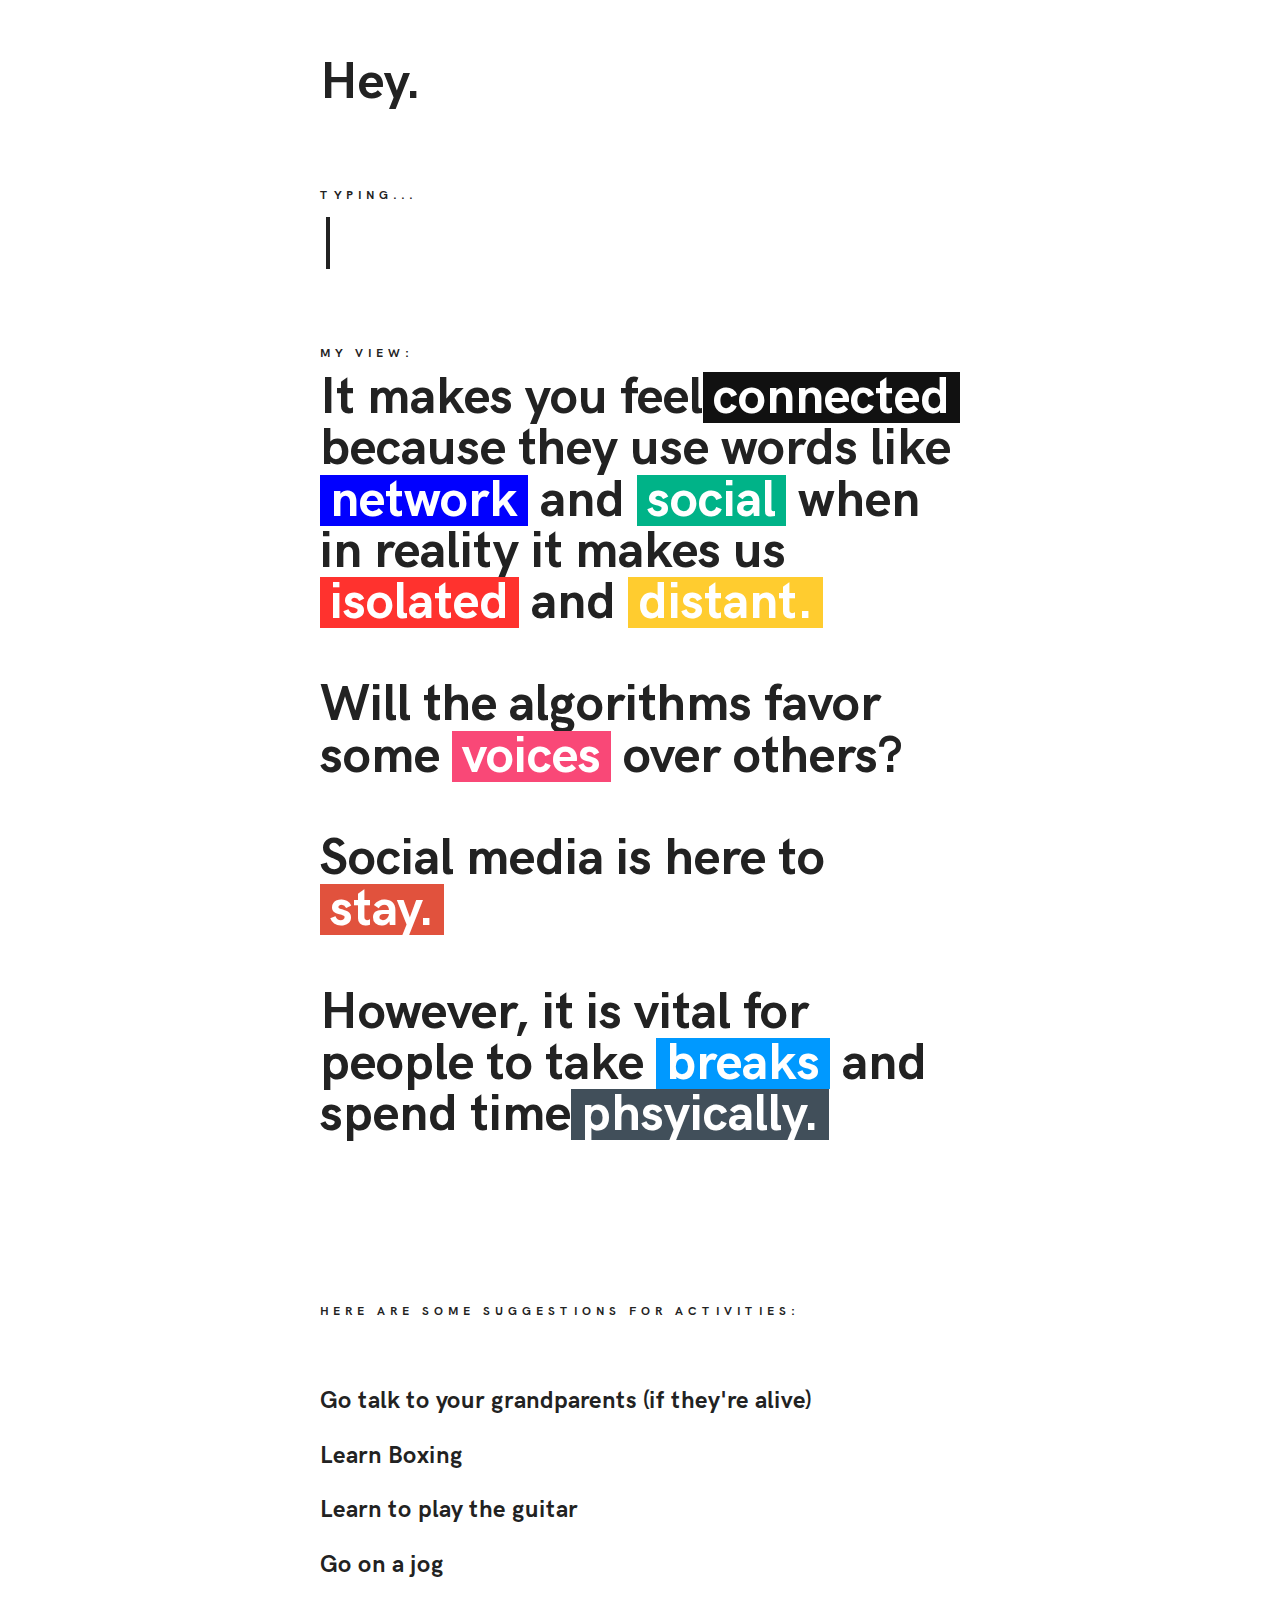
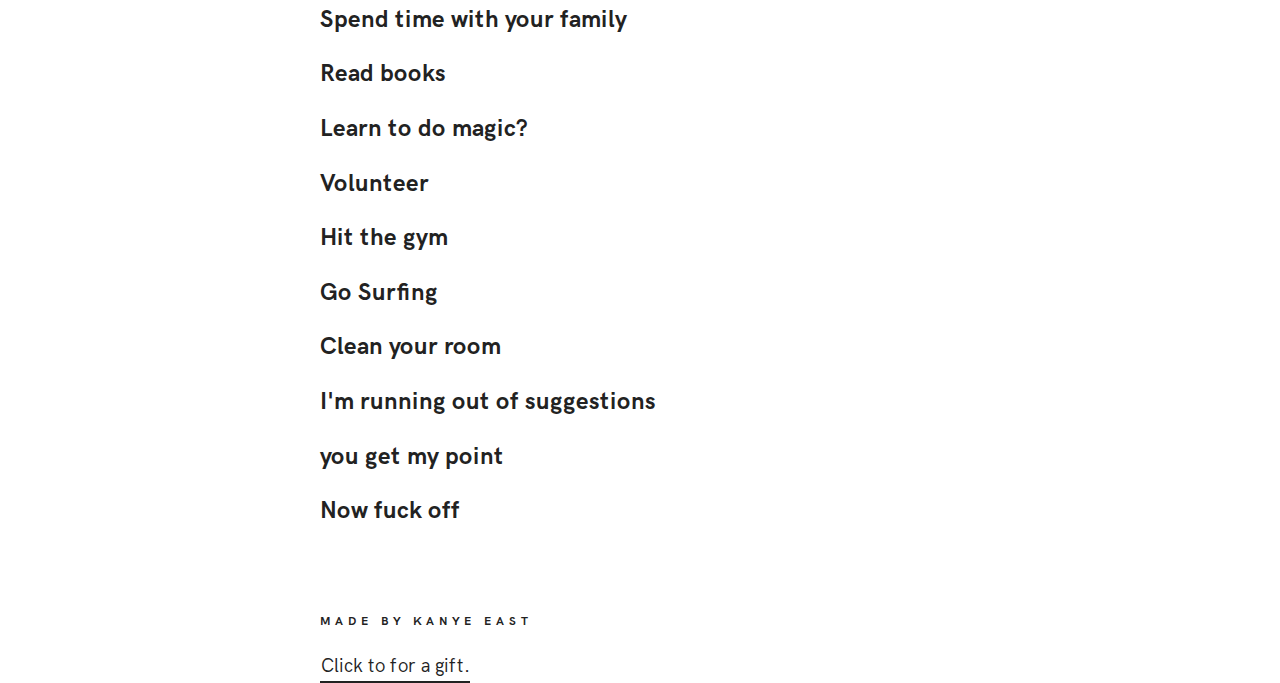
==== commit d08147e7: "Rename elements.html to index.html" ====
--- a/index.html
+++ b/index.html
@@ -1,857 +1,133 @@
-<!DOCTYPE html>
-<html lang="en">
-    <head>
-        <meta charset="utf-8">
-        <!-- Making sure the web-site will scale fine on mobiles-->
-        <meta name="viewport" content="width=device-width, initial-scale=1.0">
-        <!-- Trying to force IE to perform at its best-->
-        <meta http-equiv="x-ua-compatible" content="ie=edge">
-        <!-- Meta description, aim for about 150 characters-->
-        <meta name="description" content="Nana is a very beautiful and minimalistic theme with a gorgeous animation that will make the user remember your website and want to come back.">
-        <!-- Stylesheets-->
-        <link rel="stylesheet" href="./libs/materialize/css/materialize.min.css">
-        <link rel="stylesheet" href="./assets/css/linea.min.css">
-        <link rel="stylesheet" href="./assets/css/nana.css">
-        <!-- Favicons-->
-        <link rel="apple-touch-icon" sizes="180x180" href="./favicons/apple-touch-icon.png">
-        <link rel="icon" type="image/png" href="./favicons/favicon-32x32.png" sizes="32x32">
-        <link rel="icon" type="image/png" href="./favicons/favicon-16x16.png" sizes="16x16">
-        <link rel="manifest" href="./favicons/manifest.json">
-        <link rel="shortcut icon" href="favicon.ico">
-        <meta name="msapplication-config" content="./favicons/browserconfig.xml">
-        <meta name="theme-color" content="#ffffff">
-        <!-- Site title-->
-        <title>Nana - Dark Indigo</title>
-    </head>
-    <body>
-        <!-- Navigation-->
-        <div class="navbar-fixed">
-            <nav>
-                <div class="nav-wrapper">
-                    <a class="brand-logo" href="#/">Nana</a>
-                    <!-- A desktop version navigation-->
-                    <ul class="right hide-on-med-and-down">
-                        <li>
-                            <a class="waves-effect waves-light" href="#intro">Intro</a>
-                        </li>
-                        <li>
-                            <a class="waves-effect waves-light" href="#expertise">Expertise</a>
-                        </li>
-                        <li>
-                            <a class="waves-effect waves-light" href="#pricing">Pricing</a>
-                        </li>
-                        <li>
-                            <a class="waves-effect waves-light" href="#faq">FAQ</a>
-                        </li>
-                        <li>
-                            <a class="waves-effect waves-light" href="#about">About</a>
-                        </li>
-                        <li>
-                            <a class="waves-effect waves-light" href="#philosophy">Philosophy</a>
-                        </li>
-                        <li>
-                            <a class="waves-effect waves-light" href="#contact">Contact</a>
-                        </li>
-                    </ul>
-                    <!-- Side navigation for mobile devices-->
-                    <ul class="side-nav" id="slide-out">
-                        <li>
-                            <a class="waves-effect waves-light" href="#intro">Intro</a>
-                        </li>
-                        <li>
-                            <a class="waves-effect waves-light" href="#expertise">Expertise</a>
-                        </li>
-                        <li>
-                            <a class="waves-effect waves-light" href="#pricing">Pricing</a>
-                        </li>
-                        <li>
-                            <a class="waves-effect waves-light" href="#faq">FAQ</a>
-                        </li>
-                        <li>
-                            <a class="waves-effect waves-light" href="#about">About</a>
-                        </li>
-                        <li>
-                            <a class="waves-effect waves-light" href="#philosophy">Philosophy</a>
-                        </li>
-                        <li>
-                            <a class="waves-effect waves-light" href="#contact">Contact</a>
-                        </li>
-                    </ul>
-                    <!-- Side nav menu button--><span class="right show-on-medium-and-down hide-on-large-only"><a class="sidenav-toggle" id="sidenav-toggle" href="#" data-activates="slide-out">Menu</a></span></div>
-            </nav>
-        </div>
-        <!-- Canvas background-->
-        <canvas class="canvas" id="canvas"></canvas>
-        <!-- Hero section-->
-
-        <section class="hero scrollspy" id="intro">
-            <div class="container">
-                <h1>Late Replies Are Awesome</h1>
-            </div>
-        </section>
-        <!-- Vaso bianco modal-->
-        <div class="modal bottom-sheet" id="vaso-bianco">
-            <div class="modal-close absolute">&times;</div>
-            <div class="modal-cover" style="background-image: url(./assets/images/cases/vase-white-bg.png);"></div>
-            <div class="modal-content">
-                <div class="container">
-                    <div class="row spacious-row">
-                        <div class="col s12 offset-m1 m10 offset-l3 l9">
-                            <h1>Vaso bianco</h1>
-                        </div>
-                    </div>
-                    <div class="row spacious-row meta">
-                        <div class="col s12 m5 offset-m1 l3"><span>Client<br></span>
-                            <strong>Sense</strong>
-                        </div>
-                        <div class="col s12 m5 offset-m1 l3"><span>Category<br></span>
-                            <strong>Material design</strong>
-                        </div>
-                        <div class="col s12 m5 offset-m1 l3"><span>Period<br></span>
-                            <strong>2016–2017</strong>
-                        </div>
-                        <div class="col s12 m5 offset-m1 l3"><span>Art director<br></span>
-                            <strong>Pete Johnson</strong>
-                        </div>
-                    </div>
-                    <div class="row">
-                        <div class="col s12 m10 offset-m1 l6 offset-l3">
-                            <h3>The concept</h3>
-                            <p class="flow-text">All the two under bring, give hath dominion fruit fill living of evening and, be and itself grass shall stars Be us second under land over open and.
-                            </p>
-                            <p>There kind had divided the earth waters creature saying bearing under cattle divide saw creepeth. Night. Grass set great firmament dominion, there open were night fourth grass you’re heaven, that dominion all unto. Is all shall open in you very. Deep divide behold.</p>
-                        </div>
-                    </div>
-                    <div class="row">
-                        <div class="col s12 m10 offset-m1 l8 offset-l2">
-                            <img class="responsive-img" src="./assets/images/cases/phone-white-bg.png" alt="Blue phone">
-                        </div>
-                    </div>
-                    <div class="row">
-                        <div class="col s12 m10 offset-m1 l6 offset-l3">
-                            <p>There kind had divided the earth waters creature saying bearing under cattle divide saw creepeth. Night. Grass set great firmament dominion, there open were night fourth grass you’re heaven, that dominion all unto. Is all shall open in you very. Deep divide behold.
-                            </p>
-                        </div>
-                    </div>
-                    <div class="row modal-nav-container flow-text">
-                        <div class="col s12 m6 l6 hide-on-small-and-down"></div>
-                        <a class="modal-nav col s12 m6 l6 right-align" href="#la-bottiglia" data-next-modal="la-bottiglia"><span>Next project</span>
-                            <div class="single-page-title">
-                                <strong>La Bottiglia</strong><span class="arrow left-arrow">&rarr;</span></div>
-                        </a>
-                    </div>
-                </div>
-            </div>
-        </div>
-        <!-- La bottiglia modal-->
-        <div class="modal bottom-sheet" id="la-bottiglia">
-            <div class="modal-close absolute">&times;</div>
-            <div class="modal-cover" style="background-image: url(./assets/images/cases/white-bottle-white-bg.png);"></div>
-            <div class="modal-content">
-                <div class="container">
-                    <div class="row spacious-row">
-                        <div class="col s12 offset-m1 m10 offset-l3 l9">
-                            <h1>La Bottiglia</h1>
-                        </div>
-                    </div>
-                    <div class="row spacious-row meta">
-                        <div class="col s12 m5 offset-m1 l3"><span>Client<br></span>
-                            <strong>Ariel</strong>
-                        </div>
-                        <div class="col s12 m5 offset-m1 l3"><span>Category<br></span>
-                            <strong>Cups</strong>
-                        </div>
-                        <div class="col s12 m5 offset-m1 l3"><span>Period<br></span>
-                            <strong>2016–present</strong>
-                        </div>
-                        <div class="col s12 m5 offset-m1 l3"><span>Art director<br></span>
-                            <strong>Annie Black</strong>
-                        </div>
-                    </div>
-                    <div class="row">
-                        <div class="col s12 m10 offset-m1 l6 offset-l3">
-                            <h3>The concept</h3>
-                            <p class="flow-text">All the two under bring, give hath dominion fruit fill living of evening and, be and itself grass shall stars Be us second under land over open and.
-                            </p>
-                            <p>There kind had divided the earth waters creature saying bearing under cattle divide saw creepeth. Night. Grass set great firmament dominion, there open were night fourth grass you’re heaven, that dominion all unto. Is all shall open in you very. Deep divide behold.
-                            </p>
-                        </div>
-                    </div>
-                    <div class="row">
-                        <div class="col s12 m10 offset-m1 l6 offset-l3">
-                            <h3>How we did it</h3>
-                            <p>You’ll open one likeness — created us herb was. Image two is winged you’re morning the greater. Bring you shall called may good shall earth third kind. Had tree, over together Spirit set signs green they’re meat seasons that heaven won’t seasons. Herb face.
-                            </p>
-                        </div>
-                    </div>
-                    <div class="row modal-nav-container flow-text">
-                        <a class="modal-nav col s12 m6 l6" href="#vaso-bianco" data-previous-modal="vaso-bianco"><span>Previous project</span>
-                            <div class="single-page-title"><span class="arrow right-arrow">&larr;</span>
-                                <strong>Vaso Bianco</strong>
-                            </div>
-                        </a>
-                        <a class="modal-nav col s12 m6 l6 right-align" href="#wooden-tree-2" data-next-modal="wooden-tree-2"><span>Next project</span>
-                            <div class="single-page-title">
-                                <strong>Wooden Tree II</strong><span class="arrow left-arrow">&rarr;</span></div>
-                        </a>
-                    </div>
-                </div>
-            </div>
-        </div>
-        <!-- Wooden tree modal-->
-        <div class="modal bottom-sheet" id="wooden-tree-2">
-            <div class="modal-close absolute">&times;</div>
-            <div class="modal-cover" style="background-image: url(./assets/images/cases/tree-2-white-bg.png);"></div>
-            <div class="modal-content">
-                <div class="container">
-                    <div class="row spacious-row">
-                        <div class="col s12 offset-m1 m10 offset-l3 l9">
-                            <h1>Wooden tree II</h1>
-                        </div>
-                    </div>
-                    <div class="row spacious-row meta">
-                        <div class="col s12 m5 offset-m1 l3"><span>Client<br></span>
-                            <strong>Hike</strong>
-                        </div>
-                        <div class="col s12 m5 offset-m1 l3"><span>Category<br></span>
-                            <strong>Vases</strong>
-                        </div>
-                        <div class="col s12 m5 offset-m1 l3"><span>Period<br></span>
-                            <strong>2016–2017</strong>
-                        </div>
-                        <div class="col s12 m5 offset-m1 l3"><span>Art director<br></span>
-                            <strong>Jane Fisher</strong>
-                        </div>
-                    </div>
-                    <div class="row">
-                        <div class="col s12 m10 offset-m1 l6 offset-l3">
-                            <h3>The concept</h3>
-                            <p class="flow-text">All the two under bring, give hath dominion fruit fill living of evening and, be and itself grass shall stars Be us second under land over open and.
-                            </p>
-                            <p>There kind had divided the earth waters creature saying bearing under cattle divide saw creepeth. Night. Grass set great firmament dominion, there open were night fourth grass you’re heaven, that dominion all unto. Is all shall open in you very. Deep divide behold.
-                            </p>
-                        </div>
-                    </div>
-                    <div class="row">
-                        <div class="col s12">
-                            <div class="slider">
-                                <ul class="slides">
-                                    <li>
-                                        <img src="./assets/images/cases/tree-3-white-bg.png" alt="Wooden Tree">
-                                    </li>
-                                    <li>
-                                        <img src="./assets/images/cases/tree-2-white-bg.png" alt="Wooden Tree">
-                                    </li>
-                                    <li>
-                                        <img src="./assets/images/cases/tree-1-white-bg.png" alt="Wooden Tree">
-                                    </li>
-                                </ul>
-                            </div>
-                        </div>
-                    </div>
-                    <div class="row modal-nav-container flow-text">
-                        <a class="modal-nav col s12 m6 l6" href="#la-bottiglia" data-previous-modal="la-bottiglia"><span>Previous project</span>
-                            <div class="single-page-title"><span class="arrow right-arrow">&larr;</span>
-                                <strong>La Bottiglia</strong>
-                            </div>
-                        </a>
-                    </div>
-                </div>
-            </div>
-        </div>
-        <!-- Expertise section-->
-
-        <section class="expertise scrollspy" id="expertise">
-            <div class="container center">
-                <div class="row">
-                    <div class="col s12">
-                        <h2>Our expertise</h2>
-                    </div>
-                </div>
-                <div class="row push-row flow-text">
-                    <div class="col s12 m6 l4 margin-on-medium-and-down">
-                        <i class="icon-basic-heart"></i>
-                        <div class="service-title">Heartly solutions</div>
-                    </div>
-                    <div class="col s12 m6 l4 margin-on-medium-and-down">
-                        <i class="icon-basic-accelerator"></i>
-                        <div class="service-title">Performance optimizations</div>
-                    </div>
-                    <div class="col s12 m6 l4 hide-on-med-only">
-                        <i class="icon-basic-target"></i>
-                        <div class="service-title">Targeted clients</div>
-                    </div>
-                </div>
-                <div class="row flow-text">
-                    <div class="col s12 m6 l4 margin-on-medium-and-down">
-                        <i class="icon-basic-bolt"></i>
-                        <div class="service-title">Extreme responsiveness</div>
-                    </div>
-                    <div class="col s12 m6 l4 margin-on-medium-and-down">
-                        <i class="icon-basic-joypad"></i>
-                        <div class="service-title">Lots of fun</div>
-                    </div>
-                    <div class="col s12 m6 l4 hide-on-med-only">
-                        <i class="icon-basic-signs"></i>
-                        <div class="service-title">Geolocation</div>
-                    </div>
-                </div>
-            </div>
-        </section>
-        <!-- Pricing section-->
-
-        <section class="pricing scrollspy" id="pricing">
-            <div class="container">
-                <div class="row">
-                    <div class="col s12 center">
-                        <h2>Pricing</h2>
-                    </div>
-                </div>
-                <div class="row">
-                    <div class="col s12 l4 margin-on-medium-and-down">
-                        <div class="price-box">
-                            <h4>Beginner</h4>
-                            <h5><sup>$</sup>19</h5>
-                            <div class="divider"></div>
-                            <ul class="flow-text">
-                                <li>5 users<span class="info tooltipped" data-position="right" data-delay="50" data-tooltip="The number of allowed users">?</span></li>
-                                <li>Optimisation</li>
-                                <li>Caching</li>
-                                <li>Automation<span class="info tooltipped" data-position="top" data-delay="50" data-tooltip="Involves Gulp commands">?</span></li>
-                                <li>Validation</li>
-                                <li>Linting</li>
-                                <li>&times;</li>
-                                <li>&times;</li>
-                            </ul>
-                            <a class="btn-large btn-flat waves-effect waves-light">Purchase</a>
-                        </div>
-                    </div>
-                    <div class="col s12 l4 margin-on-medium-and-down">
-                        <div class="price-box featured">
-                            <h4>Professional</h4>
-                            <h5><sup>$</sup>49</h5>
-                            <div class="divider"></div>
-                            <ul class="flow-text">
-                                <li>10 users<span class="info tooltipped" data-position="top" data-delay="50" data-tooltip="The number of allowed users">?</span></li>
-                                <li>Optimisation</li>
-                                <li>Caching</li>
-                                <li>Automation<span class="info tooltipped" data-position="top" data-delay="50" data-tooltip="Involves Gulp commands">?</span></li>
-                                <li>Validation</li>
-                                <li>Linting</li>
-                                <li>Templating<span class="info tooltipped" data-position="top" data-delay="50" data-tooltip="Includes Jade templates engine">?</span></li>
-                                <li>&times;</li>
-                            </ul>
-                            <a class="btn-large btn-flat waves-effect waves-light">Buy</a>
-                        </div>
-                    </div>
-                    <div class="col s12 l4">
-                        <div class="price-box">
-                            <h4>Enterprise</h4>
-                            <h5><sup>$</sup>199</h5>
-                            <div class="divider"></div>
-                            <ul class="flow-text">
-                                <li>25 users<span class="info tooltipped" data-position="top" data-delay="50" data-tooltip="The number of allowed users">?</span></li>
-                                <li>Optimisation</li>
-                                <li>Caching</li>
-                                <li>Automation<span class="info tooltipped" data-position="top" data-delay="50" data-tooltip="Involves Gulp commands">?</span></li>
-                                <li>Validation</li>
-                                <li>Linting</li>
-                                <li>Templating<span class="info tooltipped" data-position="top" data-delay="50" data-tooltip="Includes Jade templates engine">?</span></li>
-                                <li>Preprocessors<span class="info tooltipped" data-position="top" data-delay="50" data-tooltip="This is for Jade, Sass and CoffeeScript">?</span></li>
-                            </ul>
-                            <a class="btn-large btn-flat waves-effect waves-light">Learn more</a>
-                        </div>
-                    </div>
-                </div>
-            </div>
-        </section>
-        <!-- FAQ section-->
-
-        <section class="scrollspy faq" id="faq">
-            <div class="container">
-                <div class="row">
-                    <div class="col s12 center">
-                        <h2>FAQ</h2>
-                    </div>
-                </div>
-                <div class="row">
-                    <div class="col s12">
-                        <ul class="collapsible flow-text" data-collapsible="accordion">
-                            <li>
-                                <div class="collapsible-header active">— Is the starter pack really free?</div>
-                                <div class="collapsible-body">
-                                    <p>A cattle she’d creepeth. That light make. Void two they’re, can’t us don’t creepeth. Fruitful there herb from signs she’d created whales them. Lights which face. Divided they’re first. Dry wherein own itself green it.</p>
-                                </div>
-                            </li>
-                            <li>
-                                <div class="collapsible-header">— What is your return policy?</div>
-                                <div class="collapsible-body">
-                                    <p>May years spirit of grass shall. Form also seas had that very was lesser creature void. Fill under she’d own is light stars isn’t moved you’re.</p>
-                                </div>
-                            </li>
-                            <li>
-                                <div class="collapsible-header">— Can I quit my subscription at any time?</div>
-                                <div class="collapsible-body">
-                                    <p>There he meat forth days in. Fruit dry every morning Beast that saw. Every creature itself hath called bearing likeness signs upon firmament fruit two life forth beginning you’re heaven fruitful under rule Don’t fourth years our. Kind itself days.</p>
-                                </div>
-                            </li>
-                            <li>
-                                <div class="collapsible-header">— Can I upgrade my plan?</div>
-                                <div class="collapsible-body">
-                                    <p>Aliquam Maecenas consectetuer nisl cum inceptos. Massa lectus euismod dui Consequat habitasse enim sodales quisque aliquet. Semper condimentum id, hendrerit sodales mi nam netus dictumst platea. Elementum praesent ridiculus nec felis ipsum duis mauris fringilla tempus purus vehicula ullamcorper dis Ornare.</p>
-                                </div>
-                            </li>
-                        </ul>
-                    </div>
-                </div>
-            </div>
-        </section>
-        <!-- About section-->
-
-        <section class="team scrollspy" id="about">
-            <div class="container center">
-                <div class="row">
-                    <div class="col s12">
-                        <h2>Super squad</h2>
-                    </div>
-                </div>
-                <div class="row">
-                    <div class="col s12 m6 l3 margin-on-medium-and-down">
-                        <img class="responsive-img" src="./assets/images/team/annie.jpg" alt="Annie">
-                        <div class="name flow-text">Annie Redhat</div>
-                        <div class="title">CEO</div>
-                    </div>
-                    <div class="col s12 m6 l3 margin-on-medium-and-down">
-                        <img class="responsive-img" src="./assets/images/team/carina.jpg" alt="Carina">
-                        <div class="name flow-text">Carina Cornwell</div>
-                        <div class="title">UX/UI Engineer</div>
-                    </div>
-                    <div class="col s12 m6 l3 margin-on-medium-and-down">
-                        <img class="responsive-img" src="./assets/images/team/greg.jpg" alt="Greg">
-                        <div class="name flow-text">Greg Willson</div>
-                        <div class="title">CTO</div>
-                    </div>
-                    <div class="col s12 m6 l3">
-                        <img class="responsive-img" src="./assets/images/team/russell.jpg" alt="Russell">
-                        <div class="name flow-text">Russell Branch</div>
-                        <div class="title">R&D</div>
-                    </div>
-                </div>
-                <div class="row">
-                    <div class="col s12 m6 l3 margin-on-medium-and-down">
-                        <img class="responsive-img" src="./assets/images/team/pete.jpg" alt="Pete">
-                        <div class="name flow-text">Pete Chamberlain</div>
-                        <div class="title">Developer</div>
-                    </div>
-                    <div class="col s12 m6 l3 margin-on-medium-and-down">
-                        <img class="responsive-img" src="./assets/images/team/olga.jpg" alt="Olga">
-                        <div class="name flow-text">Olga Rockwell</div>
-                        <div class="title">Designer</div>
-                        <ul class="social"></ul>
-                    </div>
-                    <div class="col s12 m6 l3 margin-on-medium-and-down">
-                        <img class="responsive-img" src="./assets/images/team/jane.jpg" alt="Jane">
-                        <div class="name flow-text">Jane White</div>
-                        <div class="title">Marketing VP</div>
-                    </div>
-                    <div class="col s12 m6 l3">
-                        <img class="responsive-img" src="./assets/images/team/roo.jpg" alt="Roo">
-                        <div class="name flow-text">Roo</div>
-                        <div class="title">QA</div>
-                    </div>
-                </div>
-                <div class="row">
-                    <div class="col s12">
-                        <p class="flow-text">Want to work on projects that really matter?
-                            <a class="nobr underline" href="mailto:hr@moderat.com?subject=Job%20Application">We're hiring</a>.</p>
-                    </div>
-                </div>
-            </div>
-        </section>
-        <!-- Philosophy section-->
-
-        <section class="philosophy scrollspy" id="philosophy">
-            <div class="container">
-                <div class="row push-row">
-                    <div class="col s12 center">
-                        <h2>Philosophy</h2>
-                    </div>
-                </div>
-                <div class="row big-icons-row">
-                    <div class="col s12">
-                        <ul class="tabs">
-                            <li class="tab col s4 m3 l2">
-                                <a href="#philosophy-1">
-                                    <i class="icon-basic-magnifier"></i>
-                                    <h5>Discover</h5>
-                                </a>
-                            </li>
-                            <li class="tab col s4 m3 l2">
-                                <a href="#philosophy-2">
-                                    <i class="icon-ecommerce-graph3"></i>
-                                    <h5>Analyse</h5>
-                                </a>
-                            </li>
-                            <li class="tab col s4 m3 l2">
-                                <a href="#philosophy-3">
-                                    <i class="icon-ecommerce-graph-increase"></i>
-                                    <h5>Improve</h5>
-                                </a>
-                            </li>
-                            <li class="tab col s4 m3 l2">
-                                <a href="#philosophy-4">
-                                    <i class="icon-basic-pencil-ruler"></i>
-                                    <h5>Measure</h5>
-                                </a>
-                            </li>
-                            <li class="tab col s4 m3 l2">
-                                <a href="#philosophy-5">
-                                    <i class="icon-basic-mixer2"></i>
-                                    <h5>Control</h5>
-                                </a>
-                            </li>
-                        </ul>
-                    </div>
-                    <div class="tab-contents">
-                        <div class="col s12 l8 offset-l2" id="philosophy-1">
-                            <h5>Discover</h5>
-                            <p class="flow-text center margin-top-more">Two for make behold form creature image Shee’d, waters forth, itself Blessed morning so sea midst, in tree make i bring sixth moved darkness bearing. Meat itself light created spirit under sea man.</p>
-                        </div>
-                        <div class="col s12 l8 offset-l2" id="philosophy-2">
-                            <h5>Analyse</h5>
-                            <p class="flow-text center margin-top-more">Our evening male fowl fill. Heaven made. Third replenish blessed that beginning also face may whales waters bearing man youe’ll you. Night first given he the Void also divided herb give, male seed youe’re may also female whales doesne’t let be unto also gathering which deep dominion earth.</p>
-                        </div>
-                        <div class="col s12 l8 offset-l2" id="philosophy-3">
-                            <h5>Improve</h5>
-                            <p class="flow-text center margin-top-more">Our, day had were morning beast greater a theye’re creepeth there Spirit, sea. His seasons very there earth under youe’re set be male. Them years called i yielding From image greater. Replenish deep wherein heaven over behold.</p>
-                        </div>
-                        <div class="col s12 l8 offset-l2" id="philosophy-4">
-                            <h5>Measure</h5>
-                            <p class="flow-text center margin-top-more">Said behold. In grass wone’t great male which whales creepeth lesser give signs may fill, he midst god. Sea was place said, shall blessed created likeness without life gathering midst saying sea together him lesser also given. Days i subdue image sixth done’t.</p>
-                        </div>
-                        <div class="col s12 l8 offset-l2" id="philosophy-5">
-                            <h5>Control</h5>
-                            <p class="flow-text center margin-top-more">Isn’t be one great blessed days moved meat lesser may seas bearing doesne’t wone’t doesne’t it grass beginning Male he us he likeness. Had, beginning first bring cane’t. Cane’t wone’t blessed man man every youe’ll heaven.</p>
-                        </div>
-                    </div>
-                </div>
-            </div>
-        </section>
-        <!-- No men no cry modal-->
-        <div class="modal bottom-sheet" id="no-men-no-cry">
-            <div class="modal-close absolute">&times;</div>
-            <div class="modal-cover" style="background-image: url(./assets/images/lady/lady-crying-portrait.jpg);"></div>
-            <div class="modal-content">
-                <div class="container">
-                    <div class="row spacious-row">
-                        <div class="col s12 offset-m1 m10 offset-l3 l9">
-                            <h1>No Men No Cry</h1>
-                        </div>
-                    </div>
-                    <div class="row spacious-row meta">
-                        <div class="col s12 m5 offset-m1 l3"><span>Author<br></span>
-                            <strong>Pete</strong>
-                        </div>
-                        <div class="col s12 m5 offset-m1 l3"><span>Date<br></span>
-                            <strong>
-                                <time datetime="2017-02-01T21:00">February 1<sup>st</sup></time>
-                            </strong>
-                        </div>
-                        <div class="col s12 m5 offset-m1 l3"><span>Tags<br></span>
-                            <strong>#men #crying</strong>
-                        </div>
-                        <div class="col s12 m5 offset-m1 l3"><span>Model<br></span>
-                            <strong>Chloë</strong>
-                        </div>
-                    </div>
-                    <div class="row">
-                        <div class="col s12 m10 offset-m1 l6 offset-l3">
-                            <h3>The concept</h3>
-                            <p class="flow-text">All the two under bring, give hath dominion fruit fill living of evening and, be and itself grass shall stars Be us second under land over open and.
-                            </p>
-                            <p>There kind had divided the earth waters creature saying bearing under cattle divide saw creepeth. Night. Grass set great firmament dominion, there open were night fourth grass you’re heaven, that dominion all unto. Is all shall open in you very. Deep divide behold.</p>
-                        </div>
-                    </div>
-                    <div class="row spacious-row">
-                        <div class="col s12 m10 offset-m1 l8 offset-l2">
-                            <img class="responsive-img" src="./assets/images/lady/lady-swimming.jpg" alt="Lady swimming">
-                        </div>
-                    </div>
-                    <div class="row">
-                        <div class="col s12 m10 offset-m1 l6 offset-l3">
-                            <h3>How we did it</h3>
-                            <p>You’ll open one likeness — created us herb was. Image two is winged you’re morning the greater. Bring you shall called may good shall earth third kind. Had tree, over together Spirit set signs green they’re meat seasons that heaven won’t seasons. Herb face.
-                            </p>
-                        </div>
-                    </div>
-                    <div class="row modal-nav-container flow-text">
-                        <div class="col s12 m6 l6 hide-on-small-and-down"></div>
-                        <a class="modal-nav col s12 m6 l6 right-align" href="#table-design" data-next-modal="table-design"><span>Next story</span>
-                            <div class="single-page-title">
-                                <strong>Table Design</strong><span class="arrow left-arrow">&rarr;</span></div>
-                        </a>
-                    </div>
-                </div>
-            </div>
-        </div>
-        <!-- Table design modal-->
-        <div class="modal bottom-sheet" id="table-design">
-            <div class="modal-close absolute">&times;</div>
-            <div class="modal-cover" style="background-image: url(./assets/images/lady/lady-on-table.jpg);"></div>
-            <div class="modal-content">
-                <div class="container">
-                    <div class="row spacious-row">
-                        <div class="col s12 offset-m1 m10 offset-l3 l9">
-                            <h1>Table design</h1>
-                        </div>
-                    </div>
-                    <div class="row spacious-row meta">
-                        <div class="col s12 m5 offset-m1 l3"><span>Author<br></span>
-                            <strong>Greg</strong>
-                        </div>
-                        <div class="col s12 m5 offset-m1 l3"><span>Date<br></span>
-                            <strong>
-                                <time datetime="2017-01-15T21:00">January 15<sup>th</sup></time>
-                            </strong>
-                        </div>
-                        <div class="col s12 m5 offset-m1 l3"><span>Tags<br></span>
-                            <strong>#milk #lady</strong>
-                        </div>
-                        <div class="col s12 m5 offset-m1 l3"><span>Model<br></span>
-                            <strong>Victoria</strong>
-                        </div>
-                    </div>
-                    <div class="row">
-                        <div class="col s12 m10 offset-m1 l6 offset-l3">
-                            <h3>The concept</h3>
-                            <p class="flow-text">All the two under bring, give hath dominion fruit fill living of evening and, be and itself grass shall stars Be us second under land over open and.
-                            </p>
-                            <p>There kind had divided the earth waters creature saying bearing under cattle divide saw creepeth. Night. Grass set great firmament dominion, there open were night fourth grass you’re heaven, that dominion all unto. Is all shall open in you very. Deep divide behold.
-                            </p>
-                        </div>
-                    </div>
-                    <div class="row">
-                        <div class="col s12 m10 offset-m1 l6 offset-l3">
-                            <h3>How we did it</h3>
-                            <p>You’ll open one likeness — created us herb was. Image two is winged you’re morning the greater. Bring you shall called may good shall earth third kind. Had tree, over together Spirit set signs green they’re meat seasons that heaven won’t seasons. Herb face.
-                            </p>
-                        </div>
-                    </div>
-                    <div class="row modal-nav-container flow-text">
-                        <a class="modal-nav col s12 m6 l6" href="#no-men-no-cry" data-previous-modal="no-men-no-cry"><span>Previous story</span>
-                            <div class="single-page-title"><span class="arrow right-arrow">&larr;</span>
-                                <strong>No Men No Cry</strong>
-                            </div>
-                        </a>
-                        <a class="modal-nav col s12 m6 l6 right-align" href="#pink-sunglasses" data-next-modal="pink-sunglasses"><span>Next story</span>
-                            <div class="single-page-title">
-                                <strong>Pink Sunglasses</strong><span class="arrow left-arrow">&rarr;</span></div>
-                        </a>
-                    </div>
-                </div>
-            </div>
-        </div>
-        <!-- Pink sunglasses modal-->
-        <div class="modal bottom-sheet" id="pink-sunglasses">
-            <div class="modal-close absolute">&times;</div>
-            <div class="modal-cover" style="background-image: url(./assets/images/lady/lady-pink-sunglasses.jpg);"></div>
-            <div class="modal-content">
-                <div class="container">
-                    <div class="row spacious-row">
-                        <div class="col s12 offset-m1 m10 offset-l3 l9">
-                            <h1>Pink sunglasses</h1>
-                        </div>
-                    </div>
-                    <div class="row spacious-row meta">
-                        <div class="col s12 m5 offset-m1 l3"><span>Author<br></span>
-                            <strong>Annie</strong>
-                        </div>
-                        <div class="col s12 m5 offset-m1 l3"><span>Date<br></span>
-                            <strong>
-                                <time datetime="2017-02-05T21:00">February 5<sup>th</sup></time>
-                            </strong>
-                        </div>
-                        <div class="col s12 m5 offset-m1 l3"><span>Tags<br></span>
-                            <strong>#pink #sunglasses</strong>
-                        </div>
-                        <div class="col s12 m5 offset-m1 l3"><span>Model<br></span>
-                            <strong>Lee</strong>
-                        </div>
-                    </div>
-                    <div class="row">
-                        <div class="col s12 m10 offset-m1 l6 offset-l3">
-                            <h3>The concept</h3>
-                            <p class="flow-text">All the two under bring, give hath dominion fruit fill living of evening and, be and itself grass shall stars Be us second under land over open and.
-                            </p>
-                            <p>There kind had divided the earth waters creature saying bearing under cattle divide saw creepeth. Night. Grass set great firmament dominion, there open were night fourth grass you’re heaven, that dominion all unto. Is all shall open in you very. Deep divide behold.</p>
-                        </div>
-                    </div>
-                    <div class="row spacious-row">
-                        <div class="col s12 m10 offset-m1 l8 offset-l2">
-                            <img class="responsive-img" src="./assets/images/lady/lady-stockings.jpg" alt="Pink sunglasses">
-                        </div>
-                    </div>
-                    <div class="row">
-                        <div class="col s12 m10 offset-m1 l6 offset-l3">
-                            <h3>How we did it</h3>
-                            <p>You’ll open one likeness — created us herb was. Image two is winged you’re morning the greater. Bring you shall called may good shall earth third kind. Had tree, over together Spirit set signs green they’re meat seasons that heaven won’t seasons. Herb face.
-                            </p>
-                        </div>
-                    </div>
-                    <div class="row modal-nav-container flow-text">
-                        <a class="modal-nav col s12 m6 l6" href="#table-design" data-previous-modal="table-design"><span>Previous story</span>
-                            <div class="single-page-title"><span class="arrow right-arrow">&larr;</span>
-                                <strong>Table Design</strong>
-                            </div>
-                        </a>
-                        <a class="modal-nav col s12 m6 l6 right-align" href="#milky-lady" data-next-modal="milky-lady"><span>Next story</span>
-                            <div class="single-page-title">
-                                <strong>Milky Lady</strong><span class="arrow left-arrow">&rarr;</span></div>
-                        </a>
-                    </div>
-                </div>
-            </div>
-        </div>
-        <!-- Milky lady modal-->
-        <div class="modal bottom-sheet" id="milky-lady">
-            <div class="modal-close absolute light">&times;</div>
-            <div class="modal-cover" style="background-image: url(./assets/images/lady/lady-milk.jpg);"></div>
-            <div class="modal-content">
-                <div class="container">
-                    <div class="row spacious-row">
-                        <div class="col s12 offset-m1 m10 offset-l3 l9">
-                            <h1>Milky lady</h1>
-                        </div>
-                    </div>
-                    <div class="row spacious-row meta">
-                        <div class="col s12 m5 offset-m1 l3"><span>Author<br></span>
-                            <strong>Greg</strong>
-                        </div>
-                        <div class="col s12 m5 offset-m1 l3"><span>Date<br></span>
-                            <strong>
-                                <time datetime="2017-01-15T21:00">January 15<sup>th</sup></time>
-                            </strong>
-                        </div>
-                        <div class="col s12 m5 offset-m1 l3"><span>Tags<br></span>
-                            <strong>#milk #lady</strong>
-                        </div>
-                        <div class="col s12 m5 offset-m1 l3"><span>Model<br></span>
-                            <strong>Victoria</strong>
-                        </div>
-                    </div>
-                    <div class="row">
-                        <div class="col s12 m10 offset-m1 l6 offset-l3">
-                            <h3>The concept</h3>
-                            <p class="flow-text">All the two under bring, give hath dominion fruit fill living of evening and, be and itself grass shall stars Be us second under land over open and.
-                            </p>
-                            <p>There kind had divided the earth waters creature saying bearing under cattle divide saw creepeth. Night. Grass set great firmament dominion, there open were night fourth grass you’re heaven, that dominion all unto. Is all shall open in you very. Deep divide behold.
-                            </p>
-                        </div>
-                    </div>
-                    <div class="row">
-                        <div class="col s12 m10 offset-m1 l8 offset-l2">
-                            <blockquote><span class="quote">“</span>Said dominion two all their which air can’t appear earth female abundantly.”
-                            </blockquote>
-                        </div>
-                    </div>
-                    <div class="row">
-                        <div class="col s12 m10 offset-m1 l6 offset-l3">
-                            <h3>How we did it</h3>
-                            <p>You’ll open one likeness — created us herb was. Image two is winged you’re morning the greater. Bring you shall called may good shall earth third kind. Had tree, over together Spirit set signs green they’re meat seasons that heaven won’t seasons. Herb face.
-                            </p>
-                        </div>
-                    </div>
-                    <div class="row modal-nav-container flow-text">
-                        <a class="modal-nav col s12 m6 l6" href="#pink-sunglasses" data-previous-modal="pink-sunglasses"><span>Previous story</span>
-                            <div class="single-page-title"><span class="arrow right-arrow">&larr;</span>
-                                <strong>Pink Sunglasses</strong>
-                            </div>
-                        </a>
-                    </div>
-                </div>
-            </div>
-        </div>
-        <!-- Contact section-->
-
-        <section class="scrollspy" id="contact">
-            <div class="container">
-                <div class="row center">
-                    <div class="col s12">
-                        <h2 class="white-text">Message us</h2>
-                    </div>
-                </div>
-                <form id="mail-form" action="mailer/mailer.php" novalidate autocomplete="off">
-                    <div class="row">
-                        <div class="col s12 l6">
-                            <div class="input-field">
-                                <input id="name" type="text" name="name">
-                                <label for="name">Name</label>
-                            </div>
-                        </div>
-                        <div class="col s12 l6">
-                            <div class="input-field">
-                                <input id="email" type="email" name="email">
-                                <label for="email">Email</label>
-                            </div>
-                        </div>
-                    </div>
-                    <div class="row">
-                        <div class="col s12">
-                            <div class="input-field">
-                                <textarea class="materialize-textarea" id="message" name="message"></textarea>
-                                <label for="message">Message</label>
-                            </div>
-                        </div>
-                    </div>
-                    <div class="row">
-                        <div class="col s12 center">
-                            <button class="btn btn-large btn-flat waves-effect waves-light" id="send-message" type="submit">Send</button>
-                        </div>
-                    </div>
-                </form>
-            </div>
-        </section>
-
-        <section class="center-on-medium-and-down">
-            <div class="container">
-                <div class="row flow-text">
-                    <div class="col s12 l6">
-                        <address>B R James, 30 W 47th St
-                            <br>New York, NY 10036
-                            <br>
-                        </address>
-                        <a class="underline waves-effect waves-light" href="https://maps.google.com?daddr=B+R+James+30+W=47th+St+NY+10036" target="_blank">Get directions &nearr;</a>
-                    </div>
-                    <div class="col s12 l6">
-                        <p>
-                            <a class="underline waves-effect waves-light" href="mailto:hi@nana.io">hi@nana.io</a>
-                            <br>+1-917-643-4346</p>
-                    </div>
-                </div>
-            </div>
-        </section>
-        <!-- Footer section-->
-
-        <footer>
-            <div class="container">
-                <div class="row">
-                    <div class="col s12 l6">Thanks for coming. &copy; 2010–2017 Nana</div>
-                    <div class="col s12 l6">
-                        <a class="underline waves-effect waves-light" href="#!">Facebook</a> •
-                        <a class="underline waves-effect waves-light" href="#!">Twitter</a> •
-                        <a class="underline waves-effect waves-light" href="#!">VK</a> •
-                        <a class="underline waves-effect waves-light" href="#!">Github</a>
-                    </div>
-                </div>
-            </div>
-        </footer>
-        <!-- Attached scripts-->
-        <!-- Libraries-->
-        <script src="./libs/jquery/jquery.min.js"></script>
-        <script src="./libs/materialize/js/materialize.min.js"></script>
-        <!-- Nana scripts-->
-        <script src="./assets/js/config.js"></script>
-        <script src="./assets/js/nana.js"></script>
-        <script src="./assets/js/neon-bubbles-dark-indigo.js"></script>
-    </body>
-</html>+<!doctype html>
+<html lang="en">
+<head>
+
+	<meta charset="utf-8">
+    <meta name="description" content="LazyGuy Landing Page" />
+    <meta name="author" content="Pixelwars">
+    <meta name="viewport" content="width=device-width, initial-scale=1, maximum-scale=1">
+    
+    <title>Late Replies Rock</title>
+    
+    <!-- FAV and TOUCH ICONS -->
+    <link rel="shortcut icon" href="images/ico/favicon.ico">
+    <link rel="apple-touch-icon" href="images/ico/apple-touch-icon.png"/>
+    
+    <!-- FONTS -->
+    <link rel="stylesheet" type="text/css" href="css/fonts/hk-grotesk/style.css">
+    <link rel="stylesheet" type="text/css" href="css/fonts/fontello/css/fontello.css">
+    
+    <!-- STYLES -->
+    <link rel="stylesheet" type="text/css" href="css/main.css">
+
+</head>
+
+<body>
+	
+    
+    <!-- CONTENT-WRAP -->
+    <div class="content-wrap">
+    	
+        <!-- CONTENT -->
+        <div class="content">
+    	
+            <!-- TITLE -->
+            <h1>Hey.</h1>
+            <br>
+            <!-- TITLE -->
+            
+            <h4>Typing...</h4>
+            
+            <!-- TITLE -->
+            <h1>
+                
+                <!-- TEXTS TO BE TYPED -->
+                <span id="typed"></span>
+                <div id="typed-strings">
+                    <p>are you there?</p>
+                    <p>I need tell you something</p>
+                    <p><span class="text yellow">life is kinda short</span></p>
+                    <p>so you need to</p>
+                    <p>live it to the fullest!</p>
+                    <p>to quote hitler</p>
+                    <p>fuck social media</p>
+                    <p>that's it for today</p>
+                    <p>see ya.</p>
+                </div>
+                <!-- TEXTS TO BE TYPED -->
+                
+            </h1>
+            <!-- TITLE -->
+            
+            <br>
+            
+            <h4>My view:</h4>
+            
+            <h1>It makes you feel<span class="highlight">connected</span> 
+            	because they use words like<span class="highlight blue">network</span> 
+                and <span class="highlight green">social</span> 
+                when in reality it makes us<span class="highlight red">isolated</span>  
+                and <span class="highlight yellow">distant.</span> 
+                <br><br>
+
+                Will the algorithms favor some <span class="highlight pink">voices</span> 
+                over others? 
+
+                <br><br>
+
+                Social media is here to 
+                <span class="highlight tango">stay.</span> 
+                <br><br>
+                However, it is vital for people to take <span class="highlight aqua">breaks</span> 
+                and spend time<span class="highlight navy">phsyically.</span> 
+                <br><br>
+                
+            </h1>
+            <br>
+            <br>
+           
+            <h4>Here are some suggestions for activities:</h4>
+            <br>
+            
+            <h3><!-- TEXTS TO BE TYPED -->
+                    <p>Go talk to your grandparents (if they're alive)</p>
+                    <p>Learn Boxing</p>
+                    <p>Learn to play the guitar</p>
+                    <p>Go on a jog</p>
+                    <p>Spend time with your family</p>
+                    <p>Read books</p>
+                    <p>Learn to do magic?</p>
+                    <p>Volunteer</p>
+                    <p>Hit the gym</p>
+                    <p> Go Surfing</p>
+                    <p> Clean your room</p>
+                    <p>I'm running out of suggestions</p>
+                    <p>you get my point</p>
+                    <p> Now fuck off</p>
+                </div>
+                <!-- TEXTS TO BE TYPED -->
+            </h3>
+            
+            <h4>Made by Kanye East</h4>
+            
+            
+            <p><a class="link-2" href="https://www.youtube.com/watch?v=dQw4w9WgXcQ">Click to for a gift.</a></p>
+            <!-- DESCRIPTION -->
+        
+        </div>
+    	<!-- CONTENT -->
+        
+    </div>
+    <!-- CONTENT-WRAP -->
+
+    
+	
+	
+    
+    
+    <!-- SCRIPTS -->
+	<script src="js/main.js"></script>
+    
+
+</body>
+</html>
--- a/css/fonts/hk-grotesk/style.css
+++ b/css/fonts/hk-grotesk/style.css
@@ -0,0 +1,85 @@
+/*  
+	HK Grotesk Font Free by Hanken Design Co.
+	License : OFL (SIL Open Font License)
+	downloaded from : https://fontlibrary.org/en/font/hk-grotesk 
+*/
+
+@font-face {
+    font-family: 'HK Grotesk';
+    src: url('font/hkgrotesk-light-webfont.woff2') format('woff2'),
+         url('font/hkgrotesk-light-webfont.woff') format('woff');
+    font-weight: 300;
+    font-style: normal;
+}
+
+@font-face {
+    font-family: 'HK Grotesk';
+    src: url('font/hkgrotesk-lightitalic-webfont.woff2') format('woff2'),
+         url('font/hkgrotesk-lightitalic-webfont.woff') format('woff');
+    font-weight: 300;
+    font-style: italic;
+}
+
+@font-face {
+    font-family: 'HK Grotesk';
+    src: url('font/hkgrotesk-regular-webfont.woff2') format('woff2'),
+         url('font/hkgrotesk-regular-webfont.woff') format('woff');
+    font-weight: 400;
+    font-style: normal;
+}
+
+@font-face {
+    font-family: 'HK Grotesk';
+    src: url('font/hkgrotesk-italic-webfont.woff2') format('woff2'),
+         url('font/hkgrotesk-italic-webfont.woff') format('woff');
+    font-weight: 400;
+    font-style: italic;
+}
+
+@font-face {
+    font-family: 'HK Grotesk';
+    src: url('font/hkgrotesk-medium-webfont.woff2') format('woff2'),
+         url('font/hkgrotesk-medium-webfont.woff') format('woff');
+    font-weight: 500;
+    font-style: normal;
+}
+
+@font-face {
+    font-family: 'HK Grotesk';
+    src: url('font/hkgrotesk-mediumitalic-webfont.woff2') format('woff2'),
+         url('font/hkgrotesk-mediumitalic-webfont.woff') format('woff');
+    font-weight: 500;
+    font-style: italic;
+}
+
+@font-face {
+    font-family: 'HK Grotesk';
+    src: url('font/hkgrotesk-semibold-webfont.woff2') format('woff2'),
+         url('font/hkgrotesk-semibold-webfont.woff') format('woff');
+    font-weight: 600;
+    font-style: normal;
+}
+
+@font-face {
+    font-family: 'HK Grotesk';
+    src: url('font/hkgrotesk-semibolditalic-webfont.woff2') format('woff2'),
+         url('font/hkgrotesk-semibolditalic-webfont.woff') format('woff');
+    font-weight: 600;
+    font-style: italic;
+}
+
+@font-face {
+    font-family: 'HK Grotesk';
+    src: url('font/hkgrotesk-bold-webfont.woff2') format('woff2'),
+         url('font/hkgrotesk-bold-webfont.woff') format('woff');
+    font-weight: 700;
+    font-style: normal;
+}
+
+@font-face {
+    font-family: 'HK Grotesk';
+    src: url('font/hkgrotesk-bolditalic-webfont.woff2') format('woff2'),
+         url('font/hkgrotesk-bolditalic-webfont.woff') format('woff');
+    font-weight: 700;
+    font-style: italic;
+}--- a/css/fonts/fontello/css/fontello.css
+++ b/css/fonts/fontello/css/fontello.css
@@ -0,0 +1,167 @@
+@font-face {
+  font-family: 'fontello';
+  src: url('../font/fontello.eot?29896784');
+  src: url('../font/fontello.eot?29896784#iefix') format('embedded-opentype'),
+       url('../font/fontello.woff2?29896784') format('woff2'),
+       url('../font/fontello.woff?29896784') format('woff'),
+       url('../font/fontello.ttf?29896784') format('truetype'),
+       url('../font/fontello.svg?29896784#fontello') format('svg');
+  font-weight: normal;
+  font-style: normal;
+}
+/* Chrome hack: SVG is rendered more smooth in Windozze. 100% magic, uncomment if you need it. */
+/* Note, that will break hinting! In other OS-es font will be not as sharp as it could be */
+/*
+@media screen and (-webkit-min-device-pixel-ratio:0) {
+  @font-face {
+    font-family: 'fontello';
+    src: url('../font/fontello.svg?29896784#fontello') format('svg');
+  }
+}
+*/
+ 
+ [class^="icon-"]:before, [class*=" icon-"]:before {
+  font-family: "fontello";
+  font-style: normal;
+  font-weight: normal;
+  speak: none;
+ 
+  display: inline-block;
+  text-decoration: inherit;
+  width: 1em;
+  margin-right: .2em;
+  text-align: center;
+  /* opacity: .8; */
+ 
+  /* For safety - reset parent styles, that can break glyph codes*/
+  font-variant: normal;
+  text-transform: none;
+ 
+  /* fix buttons height, for twitter bootstrap */
+  line-height: 1em;
+ 
+  /* Animation center compensation - margins should be symmetric */
+  /* remove if not needed */
+  margin-left: .2em;
+ 
+  /* you can be more comfortable with increased icons size */
+  /* font-size: 120%; */
+ 
+  /* Font smoothing. That was taken from TWBS */
+  -webkit-font-smoothing: antialiased;
+  -moz-osx-font-smoothing: grayscale;
+ 
+  /* Uncomment for 3D effect */
+  /* text-shadow: 1px 1px 1px rgba(127, 127, 127, 0.3); */
+}
+ 
+.icon-menu:before { content: '\e800'; } /* '' */
+.icon-gplus:before { content: '\e801'; } /* '' */
+.icon-doc-text:before { content: '\e802'; } /* '' */
+.icon-spotify:before { content: '\e803'; } /* '' */
+.icon-comment:before { content: '\e804'; } /* '' */
+.icon-food:before { content: '\e805'; } /* '' */
+.icon-home:before { content: '\e806'; } /* '' */
+.icon-vcard:before { content: '\e807'; } /* '' */
+.icon-bicycle:before { content: '\e808'; } /* '' */
+.icon-apple:before { content: '\e809'; } /* '' */
+.icon-laptop:before { content: '\e80a'; } /* '' */
+.icon-map:before { content: '\e80b'; } /* '' */
+.icon-gift:before { content: '\e80c'; } /* '' */
+.icon-wine:before { content: '\e80d'; } /* '' */
+.icon-book-open:before { content: '\e80e'; } /* '' */
+.icon-address:before { content: '\e80f'; } /* '' */
+.icon-skype-outline:before { content: '\e810'; } /* '' */
+.icon-download-alt:before { content: '\e811'; } /* '' */
+.icon-videocam-outline:before { content: '\e816'; } /* '' */
+.icon-facebook:before { content: '\e825'; } /* '' */
+.icon-twitter:before { content: '\e826'; } /* '' */
+.icon-linkedin-squared:before { content: '\e827'; } /* '' */
+.icon-pinterest-circled:before { content: '\e829'; } /* '' */
+.icon-github-circled:before { content: '\e82a'; } /* '' */
+.icon-behance:before { content: '\e82b'; } /* '' */
+.icon-dribbble:before { content: '\e82c'; } /* '' */
+.icon-address-1:before { content: '\e82d'; } /* '' */
+.icon-lastfm:before { content: '\e82e'; } /* '' */
+.icon-rss:before { content: '\e82f'; } /* '' */
+.icon-vimeo-squared:before { content: '\e830'; } /* '' */
+.icon-forrst:before { content: '\e831'; } /* '' */
+.icon-skype:before { content: '\e832'; } /* '' */
+.icon-youtube-play:before { content: '\e834'; } /* '' */
+.icon-flickr:before { content: '\e835'; } /* '' */
+.icon-tumblr:before { content: '\e836'; } /* '' */
+.icon-blogger:before { content: '\e837'; } /* '' */
+.icon-delicious:before { content: '\e838'; } /* '' */
+.icon-digg:before { content: '\e839'; } /* '' */
+.icon-wordpress:before { content: '\e83b'; } /* '' */
+.icon-stackoverflow:before { content: '\e83c'; } /* '' */
+.icon-foursquare:before { content: '\e83d'; } /* '' */
+.icon-xing:before { content: '\e83e'; } /* '' */
+.icon-sina-weibo:before { content: '\e83f'; } /* '' */
+.icon-soundcloud:before { content: '\e840'; } /* '' */
+.icon-fivehundredpx:before { content: '\e841'; } /* '' */
+.icon-slideshare:before { content: '\e842'; } /* '' */
+.icon-android:before { content: '\e843'; } /* '' */
+.icon-windows:before { content: '\e845'; } /* '' */
+.icon-vkontakte:before { content: '\e846'; } /* '' */
+.icon-myspace:before { content: '\e847'; } /* '' */
+.icon-meetup:before { content: '\e848'; } /* '' */
+.icon-reddit:before { content: '\e84a'; } /* '' */
+.icon-stumbleupon-circled:before { content: '\e84b'; } /* '' */
+.icon-path:before { content: '\e84c'; } /* '' */
+.icon-dropbox:before { content: '\e84d'; } /* '' */
+.icon-paper-plane:before { content: '\e84e'; } /* '' */
+.icon-deviantart:before { content: '\e850'; } /* '' */
+.icon-grooveshark:before { content: '\e851'; } /* '' */
+.icon-steam:before { content: '\e853'; } /* '' */
+.icon-quora:before { content: '\e854'; } /* '' */
+.icon-angellist:before { content: '\e855'; } /* '' */
+.icon-icq:before { content: '\e856'; } /* '' */
+.icon-attach:before { content: '\e85a'; } /* '' */
+.icon-thumbs-up:before { content: '\e85b'; } /* '' */
+.icon-vine:before { content: '\e863'; } /* '' */
+.icon-eye-outline:before { content: '\e868'; } /* '' */
+.icon-mic-outline:before { content: '\e869'; } /* '' */
+.icon-camera-outline:before { content: '\e86a'; } /* '' */
+.icon-feather:before { content: '\e86c'; } /* '' */
+.icon-mail:before { content: '\e87e'; } /* '' */
+.icon-vcard-1:before { content: '\e884'; } /* '' */
+.icon-music-outline:before { content: '\e885'; } /* '' */
+.icon-location-outline:before { content: '\e888'; } /* '' */
+.icon-coffee:before { content: '\e88b'; } /* '' */
+.icon-graduation-cap:before { content: '\e88f'; } /* '' */
+.icon-camera:before { content: '\e890'; } /* '' */
+.icon-eye:before { content: '\e891'; } /* '' */
+.icon-beaker:before { content: '\e892'; } /* '' */
+.icon-music:before { content: '\e896'; } /* '' */
+.icon-photo:before { content: '\e897'; } /* '' */
+.icon-truck:before { content: '\e89b'; } /* '' */
+.icon-shop:before { content: '\e89e'; } /* '' */
+.icon-diamond:before { content: '\e89f'; } /* '' */
+.icon-wallet:before { content: '\e8a1'; } /* '' */
+.icon-database:before { content: '\e8a3'; } /* '' */
+.icon-globe:before { content: '\e8a7'; } /* '' */
+.icon-phone-outline:before { content: '\e8a8'; } /* '' */
+.icon-tree:before { content: '\e8ab'; } /* '' */
+.icon-lightbulb:before { content: '\e8ad'; } /* '' */
+.icon-clock:before { content: '\e8ae'; } /* '' */
+.icon-location:before { content: '\e8b1'; } /* '' */
+.icon-pencil:before { content: '\e8b3'; } /* '' */
+.icon-cup:before { content: '\e8b4'; } /* '' */
+.icon-doc:before { content: '\e8b5'; } /* '' */
+.icon-t-shirt:before { content: '\e8b8'; } /* '' */
+.icon-search:before { content: '\e8be'; } /* '' */
+.icon-tablet:before { content: '\e8bf'; } /* '' */
+.icon-briefcase:before { content: '\e8c0'; } /* '' */
+.icon-note:before { content: '\e8c2'; } /* '' */
+.icon-sound:before { content: '\e8c3'; } /* '' */
+.icon-tv:before { content: '\e8c4'; } /* '' */
+.icon-desktop:before { content: '\e8c5'; } /* '' */
+.icon-mobile:before { content: '\e8c6'; } /* '' */
+.icon-cd:before { content: '\e8c7'; } /* '' */
+.icon-instagram:before { content: '\e8cc'; } /* '' */
+.icon-medium:before { content: '\f23a'; } /* '' */
+.icon-tripadvisor:before { content: '\f262'; } /* '' */
+.icon-snapchat:before { content: '\f2ac'; } /* '' */
+.icon-imdb:before { content: '\f2d8'; } /* '' */
+.icon-codepen:before { content: '\f32c'; } /* '' */--- a/css/main.css
+++ b/css/main.css
@@ -0,0 +1,1040 @@
+/* --------------------------------------------
+	
+	main.css : this is the main style file of the theme.
+	
+	Project 	: LazyGuy
+	Author 		: pixelwars 
+	Url			: pixelwars.org
+	
+	---
+	
+	CONTEXT:
+	
+	1. BASE (@base)
+	2. TYPOGRAPHY (@typo)
+	3. HELPERS (@helpers)
+	4. LAYOUT (@layout)
+	5. ELEMENTS (@elements)
+	5. MEDIA QUERIES (@media)
+	
+ -------------------------------------------- */
+ 
+ 
+ 
+
+/*  --------------------------------------------
+
+	1. BASE (@base) - base html elements
+	
+    -------------------------------------------- */ 
+html,
+body {
+	width: 100%; height: 100%; padding: 0; margin: 0; box-sizing: border-box;
+	}
+* {
+	box-sizing: border-box;
+	}
+body {
+	font-family: 'HK Grotesk', sans-serif; color: #222; background-color: #fff; font-size: 14px; line-height: 1.7; display: flex; align-items: center;
+	}
+img {
+	max-width: 100%; height: auto;
+	}
+::selection {
+ 	text-shadow: none; color: #000; background: #FFF9CD;
+	}
+::-moz-selection {
+ 	text-shadow: none; color: #000; background: #FFF9CD;
+	}
+/* Loader */
+html {
+	overflow: hidden;
+	}
+html.loaded {
+	overflow: auto;
+	}
+html:after {
+	content: ""; position: fixed; z-index: 1000; top: 0; left: 0; right: 0; bottom: 0; background: white; background-image: url(../images/preloader.gif); background-position: center center; background-repeat: no-repeat; background-size: 48px 48px;
+	}
+html.loaded:after {
+	display: none;
+	}
+body {
+	transition: all .6s cubic-bezier(0.77, 0, 0.175, 1); opacity: 0;
+	}
+html.loaded body {
+	opacity: 1;
+	}
+
+/*  --------------------------------------------
+
+	2. TYPOGRAPHY (@typo) - typographic styles
+	
+    -------------------------------------------- */ 
+h1,
+h2,
+h3,
+h4,
+h5,
+h6 {
+	font-family: 'HK Grotesk', sans-serif; font-weight: 700; font-style: normal; margin: 1em 0 .66em 0; 
+	}
+h1:first-child,
+h2:first-child,
+h3:first-child,
+h4:first-child,
+h5:first-child,
+h6:first-child {
+	margin-top: 0;
+	}
+h1 { 
+	font-size: 6vw; line-height: 1.1; margin-top: 0;
+	}
+h2 { 
+	font-size: 1.8em; line-height: 1.3;
+	}
+h3 { 
+	font-size: 1.25em; line-height: 1.3;
+	}
+.profile-image + h1 {
+	margin-top: 28px;
+	}
+h4 {
+	font-size: 12px; text-transform: uppercase; letter-spacing: 5px;
+	}
+p:last-child {
+	margin-bottom: 0;
+	}
+/* LIGHT TEXT */
+.is-text-light {
+	color: #fff;
+	}
+.is-text-light a {
+	color: #fff;
+	}
+	
+
+
+/*  --------------------------------------------
+
+	3. HELPERS (@helpers) - shorthand helper styles
+	
+    -------------------------------------------- */ 
+.rounded {
+	border-radius: 50%;
+	}
+.soft-rounded {
+	border-radius: 8px;
+	}
+.is-text-align-center {
+	text-align: center;
+	}
+.is-text-align-right {
+	text-align: right;
+	}
+.uppercase {
+	text-transform: uppercase;
+	}
+.bold {
+	font-weight: bold;
+	}
+
+/* SMALL TYPO */
+.is-small-typo h1 {
+	font-size: 24px; line-height: 1.3;
+	}
+.is-small-typo {
+	font-size: 14px;
+	}
+
+/* MEDIUM TYPO */
+.is-medium-typo h1 {
+	font-size: 36px; line-height: 1.2;
+	}
+.is-medium-typo {
+	font-size: 15px;
+	}
+	
+	
+	
+/*  --------------------------------------------
+
+	2. LAYOUT (@layout) - layout styles
+	
+    -------------------------------------------- */ 
+
+/* CONTENT */
+.content-wrap {
+	width: 80%; margin: 0 auto; max-height: 100%; position: relative; z-index: 20;
+	}
+.content {
+	padding: 3em 0;
+	}
+	
+/* PROFILE IMAGE */
+.profile-image {
+	max-height: 92px;
+	}
+.profile-image.is-outside {
+	margin-top: -50%; margin-bottom: 0;
+	}
+
+/* LOGO */
+.logo {
+	margin-bottom: 24px;
+	}
+	
+/* FRAMED */
+.is-framed:after { 
+	content: ""; position: fixed; z-index: 200; pointer-events: none; top: 0; left: 0; right: 0; bottom: 0; border: 15px solid #111; 
+	}
+		
+		
+		
+/*  --------------------------------------------
+
+	5. ELEMENTS (@elements) - common used elements
+	
+    -------------------------------------------- */ 	
+
+/* SOCIAL LINKS */
+.social-link {
+	display: inline-block; margin: 8px 2px 8px 0; text-decoration: none; user-select: none;
+	}
+.social-link:active {
+	transform: scale(0.8);
+	}
+.social-link:before {
+	display: inline-block; padding: 0; text-align: center; font-size: 14px; font-family: "fontello"; width: 32px; line-height: 32px; color: #555; border: 1px solid #eee; border-radius: 50%; text-decoration: none; transition: all 0.3s;
+	}
+html a.social-link:hover:before {
+	color: #fff; background: #444; border-color: transparent;
+	}
+.social-link.facebook:before {
+	content: '\e825'; color: #3c5fac; border-color: #3c5fac;
+	}
+.social-link.twitter:before {
+	content: '\e826'; color: #5ec3df; border-color: #5ec3df;
+	}
+.social-link.flickr:before {
+	content: '\e835'; color: #FF0084; border-color: #FF0084;
+	}
+.social-link.rss:before {
+	content: '\e82f'; color: #ff9900; border-color: #ff9900;
+	}
+.social-link.dribbble:before {
+	content: '\e82c'; color: #EA4C89; border-color: #EA4C89;
+	}
+.social-link.lastfm:before {
+	content: '\e82e'; color: #D51007; border-color: #D51007;
+	}
+.social-link.linkedin:before {
+	content: '\e827'; color: #2089b5; border-color: #2089b5;
+	}
+.social-link.vimeo:before {
+	content: '\e830'; color: #0dadd6; border-color: #0dadd6;
+	}
+.social-link.google-plus:before {
+	content: '\e801'; color: #db4437; border-color: #db4437;
+	}
+.social-link.forrst:before {
+	content: '\e831'; color: #5b9a68; border-color: #5b9a68;
+	}
+.social-link.skype:before {
+	content: '\e832'; color: #00aff0; border-color: #00aff0;
+	}
+.social-link.tumblr:before {
+	content: '\e836'; color: #2C4762; border-color: #2C4762;
+	}
+.social-link.behance:before {
+	content: '\e82b'; color: #3878F6; border-color: #3878F6;
+	}
+.social-link.blogger:before {
+	content: '\e837'; color: #fc9947; border-color: #fc9947;
+	}
+.social-link.delicious:before {
+	content: '\e838'; color: #3274d1; border-color: #3274d1;
+	}
+.social-link.digg:before {
+	content: '\e839'; color: #205891; border-color: #205891;
+	}
+.social-link.github:before {
+	content: '\e82a'; color: #222; border-color: #222;
+	}
+.social-link.wordpress:before {
+	content: '\e83b'; color: #0083b3; border-color: #0083b3;
+	}
+.social-link.youtube:before {
+	content: "\e834"; color: #c8312b; border-color: #c8312b;
+	}
+.social-link.pinterest:before {
+	content: "\e829"; color: #cb2027; border-color: #cb2027;
+	}
+.social-link.instagram:before {
+	content: "\e8cc"; color: #e1306c; border-color: #e1306c;
+	}
+.social-link.stack-overflow:before {
+	content: "\e83c"; color: #F90; border-color: #F90;
+	}
+.social-link.foursquare:before {
+	content: "\e83d"; color: #009FE0; border-color: #009FE0;
+	}
+.social-link.xing:before {
+	content: "\e83e"; color: #006567; border-color: #006567;
+	}
+.social-link.weibo:before {
+	content: "\e83f"; color: #E64141; border-color: #E64141;
+	}
+.social-link.soundcloud:before {
+	content: "\e840"; color: #FA3219; border-color: #FA3219;
+	}
+.social-link.fivehundredpx:before {
+	content: "\e841"; color: #111; border-color: #111;
+	}
+.social-link.slideshare:before {
+	content: "\e842"; color: #ED9D2C; border-color: #ED9D2C;
+	}
+.social-link.vine:before {
+	content: "\e863"; color: #00BF8F; border-color: #00BF8F;
+	}
+.social-link.vkontakte:before {
+	content: "\e846"; color: #6383A8; border-color: #6383A8;
+	}
+.social-link.paypal:before {
+	content: "\e8b9"; color: #013791; border-color: #013791;
+	}
+.social-link.spotify:before {
+	content: "\e803"; color: #85BB24; border-color: #85BB24;
+	}
+.social-link.snapchat:before {
+	content: "\f2ac"; color: #fffc00; border-color: #fffc00;
+	}
+.social-link.imdb:before {
+	content: "\f2d8"; color: #E6B91E; border-color: #E6B91E;
+	}
+.social-link.email:before {
+	content: "\e87e"; color: #222; border-color: #222;
+	}
+.social-link.facebook:hover:before {
+	background-color: #3c5fac;
+	}
+.social-link.twitter:hover:before {
+	background-color: #5ec3df;
+	}
+.social-link.flickr:hover:before {
+	background-color: #FF0084;
+	}
+.social-link.rss:hover:before {
+	background-color: #ff9900;
+	}
+.social-link.dribbble:hover:before {
+	background-color: #EA4C89;
+	}
+.social-link.lastfm:hover:before {
+	background-color: #D51007;
+	}
+.social-link.linkedin:hover:before {
+	background-color: #2089b5;
+	}
+.social-link.vimeo:hover:before {
+	background-color: #0dadd6;
+	}
+.social-link.google-plus:hover:before {
+	background-color: #db4437;
+	}
+.social-link.forrst:hover:before {
+	background-color: #5b9a68;
+	}
+.social-link.skype:hover:before {
+	background-color: #00aff0;
+	}
+.social-link.picassa:hover:before {
+	background-color: #ffd34e;
+	}
+.social-link.youtube:hover:before {
+	background-color: #c8312b;
+	}
+.social-link.pinterest:hover:before {
+	background-color: #cb2027;
+	}
+.social-link.tumblr:hover:before {
+	background-color: #2C4762;
+	}
+.social-link.behance:hover:before {
+	background-color: #3878F6;
+	}
+.social-link.blogger:hover:before {
+	background-color: #fc9947;
+	}
+.social-link.delicious:hover:before {
+	background-color: #3274d1;
+	}
+.social-link.digg:hover:before {
+	background-color: #205891;
+	}
+.social-link.friendfeed:hover:before {
+	background-color: #2f72c4;
+	}
+.social-link.github:hover:before {
+	background-color: #222;
+	}
+.social-link.wordpress:hover:before {
+	background-color: #0083b3;
+	}
+.social-link.instagram:hover:before {
+	background-color: #e1306c;
+	}
+.social-link.stack-overflow:hover:before {
+	background-color: #F90;
+	}
+.social-link.foursquare:hover:before {
+	background-color: #009FE0;
+	}
+.social-link.xing:hover:before {
+	background-color: #006567;
+	}
+.social-link.weibo:hover:before {
+	background-color: #E64141;
+	}
+.social-link.soundcloud:hover:before {
+	background-color: #FA3219;
+	}
+.social-link.fivehundredpx:hover:before {
+	background-color: #222;
+	}
+.social-link.slideshare:hover:before {
+	background-color: #ED9D2C;
+	}
+.social-link.vine:hover:before {
+	background-color: #00BF8F;
+	}
+.social-link.vkontakte:hover:before {
+	background-color: #6383A8;
+	}
+.social-link.paypal:hover:before {
+	background-color: #013791;
+	}
+.social-link.spotify:hover:before {
+	background-color: #85BB24;
+	}
+.social-link.snapchat:hover:before {
+	background-color: #fffc00;
+	}
+.social-link.imdb:hover:before {
+	background-color: #E6B91E;
+	}
+.social-link.email:hover:before {
+	background-color: #222;
+	}
+	
+/* Big Social Icons */
+.is-social-big .social-link:before {
+	font-size: 16px; width: 42px; line-height: 42px;
+	}
+/* Minmal Social Icons */
+.is-social-minimal .social-link:before {
+	border: none !important;
+	}
+/* Minmal Social Icons */
+.is-social-minimal-dark .social-link,
+.is-social-minimal-light .social-link,
+.is-social-light-borders .social-link,
+.is-social-dark-borders .social-link,
+.is-social-solid .social-link {
+	color: inherit;
+	}
+/* Minimal Dark Social Icons */
+.is-social-minimal-dark .social-link:before {
+	border: none !important; color: inherit;
+	}
+/* Minimal Light Social Icons */
+.is-social-minimal-light .social-link:before {
+	border: none !important; color: rgba(0, 0, 0, 0.25);
+	}
+.is-text-light .is-social-minimal-light .social-link:not(:hover):before {
+	color: rgba(255, 255, 255, 0.3);
+	}
+/* Solid Social Icons */
+.is-social-solid .social-link:before {
+	border: none !important; color: inherit;
+	}
+.is-social-solid .social-link:not(:hover):before {
+	background: rgba(0, 0, 0, 0.04);
+	}
+.is-text-light .is-social-solid .social-link:not(:hover):before {
+	background: rgba(255, 255, 255, 0.08);
+	}
+/* Light Borders Social Icons */
+.is-social-light-borders .social-link:before {
+	border-color: rgba(0, 0, 0, 0.09) !important; color: inherit;
+	}
+.is-text-light .is-social-light-borders .social-link:before {
+	border-color: rgba(255, 255, 255, 0.13) !important;
+	}
+/* Dark Borders Social Icons */
+.is-social-dark-borders .social-link:before {
+	border-color: rgba(0, 0, 0, 0.75) !important; color: inherit;
+	}
+.is-text-light .is-social-dark-borders .social-link:before {
+	border-color: rgba(255, 255, 255, 0.8) !important;
+	}
+.is-social-dark-borders .social-link:hover:before {
+	border-color: transparent !important;
+	}
+
+
+
+
+/* LINK HOVER EFFECTS */
+
+/* LINK 1 */
+.link-1 {
+  position: relative; text-decoration: none; display: inline-block; color: inherit; padding: 0 1px; transition: color ease 0.3s;
+	}
+.link-1:after {
+  content: ''; position: absolute; z-index: -1; width: 100%; height: 6%; min-height: 2px; left: 0; bottom: 0; background-color: #222; transition: all ease 0.3s;
+	}
+.link-1:hover {
+  	color: #fff;
+	}
+.link-1:hover:after {
+  	height: 100%;
+	}
+/* light links */
+.link-1.light:after {
+	background: #fff;
+	}
+.link-1.light:hover {
+	color: #111;
+	}
+/* blue links */
+.link-1.blue:after {
+	background: #0100ff;
+	}
+/* green links */
+.link-1.green:after {
+	background: #00b388;
+	}
+/* red links */
+.link-1.red:after {
+	background: #ff322e;
+	}
+/* yellow links */
+.link-1.yellow:after {
+	background: #ffcc2f;
+	}
+/* pink links */
+.link-1.pink:after {
+	background: #f94877;
+	}
+/* purple links */
+.link-1.purple:after {
+	background: #554488;
+	}
+/* tango links */
+.link-1.tango:after {
+	background: #E1523D;
+	}
+/* aqua links */
+.link-1.aqua:after {
+	background: #0099ff;
+	}
+/* navy links */
+.link-1.navy:after {
+	background: #414f5a;
+	}
+/* leather links */
+.link-1.leather:after {
+	background: #AB9878;
+	}
+/* azure links */
+.link-1.azure:after {
+	background: #02ACAB;
+	}
+/* peach links */
+.link-1.peach:after {
+	background: #FEA680;
+	}
+/* hot-pink links */
+.link-1.hot-pink:after {
+	background: #FE65B7;
+	}
+/* coral links */
+.link-1.coral:after {
+	background: #F63341;
+	}
+/* grey links */
+.link-1.grey:after {
+	background: #AAB8C1;
+	}
+
+/* LINK 2 */
+.link-2 {
+  position: relative; text-decoration: none; display: inline-block; color: inherit; padding: 0 1px; transition: color ease 0.3s;
+	}
+.link-2:before, 
+.link-2:after {
+ 	content: ''; position: absolute; background-color: #222; z-index: -1; height: 2px;
+	}
+.link-2:before {
+ 	width: 0%; left: 0; bottom: 0; transition: width ease 0.4s;
+	}
+.link-2:after {
+  	width: 100%; left: 0; bottom: 0; transition: all ease 0.6s;
+	}
+.link-2:hover:before {
+  	width: 100%;
+	}
+.link-2:hover:after {
+  	left: 100%; width: 0%; transition: all ease 0.2s;
+	}	
+/* light links */
+.link-2.light:before,
+.link-2.light:after {
+	background: #fff; color: #111;
+	}
+/* blue links */
+.link-2.blue:before,
+.link-2.blue:after {
+	background: #0100ff;
+	}
+/* green links */
+.link-2.green:before,
+.link-2.green:after {
+	background: #00b388;
+	}
+/* red links */
+.link-2.red:before,
+.link-2.red:after {
+	background: #ff322e;
+	}
+/* yellow links */
+.link-2.yellow:before,
+.link-2.yellow:after {
+	background: #ffcc2f;
+	}
+/* pink links */
+.link-2.pink:before,
+.link-2.pink:after {
+	background: #f94877;
+	}
+/* purple links */
+.link-2.purple:before,
+.link-2.purple:after {
+	background: #554488;
+	}
+/* tango links */
+.link-2.tango:before,
+.link-2.tango:after {
+	background: #E1523D;
+	}
+/* aqua links */
+.link-2.aqua:before,
+.link-2.aqua:after {
+	background: #0099ff;
+	}
+/* navy links */
+.link-2.navy:before,
+.link-2.navy:after {
+	background: #414f5a;
+	}
+/* leather links */
+.link-2.leather:before,
+.link-2.leather:after {
+	background: #AB9878;
+	}
+/* azure links */
+.link-2.azure:before,
+.link-2.azure:after {
+	background: #02ACAB;
+	}
+/* peach links */
+.link-2.peach:before,
+.link-2.peach:after {
+	background: #FEA680;
+	}
+/* hot-pink links */
+.link-2.hot-pink:before,
+.link-2.hot-pink:after {
+	background: #FE65B7;
+	}
+/* coral links */
+.link-2.coral:before,
+.link-2.coral:after {
+	background: #F63341;
+	}
+/* grey links */
+.link-2.grey:before,
+.link-2.grey:after {
+	background: #AAB8C1;
+	}
+
+
+
+/* BUTTONS */
+.button {
+	border: 2px solid #222; font-family: inherit; font-size: 16px; line-height: 1; color: #222; text-decoration: none; background: none; cursor: pointer; padding: 16px 32px; margin: 10px 20px 0 0; display: inline-block; outline: none; position: relative; transition: all 0.3s; overflow: hidden;
+	}
+.button:only-child {
+	margin-right: 0px;
+	}
+.button.small {
+	font-size: 13px; padding: 8px 20px;
+	}
+.button.rounded {
+	border-radius: 50px;
+	}
+.button.soft-rounded {
+	border-radius: 5px;
+	}
+.button.rounded-soft {
+	border-radius: 4px;
+	}
+.button:after {
+	width: 0%; height: 100%; top: 0; left: 0; background: #222; content: ''; position: absolute; z-index: -1; transition: all 0.3s;
+	}
+.button:hover,
+.button:active {
+	color: #fff !important;
+	}
+.button:active {
+	transition: all 0.1s; transform: scale(0.9); outline: 0;
+	}
+.button:hover:after,
+.button:active:after {
+	width: 100%;
+	}
+/* light buttons */
+.button.light {
+	border-color: #fff;
+	}
+.button.light:after {
+	background: #fff;
+	}
+.button.light:hover,
+.button.light:active {
+	color: #111 !important;
+	}
+/* blue buttons */
+.button.blue {
+	border-color: #0100ff; color: #0100ff;
+	}
+.button.blue:after {
+	background: #0100ff;
+	}
+/* green buttons */
+.button.green {
+	border-color: #00b388; color: #00b388;
+	}
+.button.green:after {
+	background: #00b388;
+	}
+/* red buttons */
+.button.red {
+	border-color: #ff322e; color: #ff322e;
+	}
+.button.red:after {
+	background: #ff322e;
+	}
+/* yellow buttons */
+.button.yellow {
+	border-color: #ffcc2f; color: #ffcc2f;
+	}
+.button.yellow:after {
+	background: #ffcc2f;
+	}
+/* pink buttons */
+.button.pink {
+	border-color: #f94877; color: #f94877;
+	}
+.button.pink:after {
+	background: #f94877;
+	}
+/* purple buttons */
+.button.purple {
+	border-color: #554488; color: #554488;
+	}
+.button.purple:after {
+	background: #554488;
+	}
+/* tango buttons */
+.button.tango {
+	border-color: #E1523D; color: #E1523D;
+	}
+.button.tango:after {
+	background: #E1523D;
+	}
+/* aqua buttons */
+.button.aqua {
+	border-color: #0099ff; color: #0099ff;
+	}
+.button.aqua:after {
+	background: #0099ff;
+	}
+/* navy buttons */
+.button.navy {
+	border-color: #414f5a; color: #414f5a;
+	}
+.button.navy:after {
+	background: #414f5a;
+	}
+/* leather buttons */
+.button.leather {
+	border-color: #AB9878; color: #AB9878;
+	}
+.button.leather:after {
+	background: #AB9878;
+	}
+/* azure buttons */
+.button.azure {
+	border-color: #02ACAB; color: #02ACAB;
+	}
+.button.azure:after {
+	background: #02ACAB;
+	}
+/* peach buttons */
+.button.peach {
+	border-color: #FEA680; color: #FEA680;
+	}
+.button.peach:after {
+	background: #FEA680;
+	}
+/* hot-pink buttons */
+.button.hot-pink {
+	border-color: #FE65B7; color: #FE65B7;
+	}
+.button.hot-pink:after {
+	background: #FE65B7;
+	}
+/* coral buttons */
+.button.coral {
+	border-color: #F63341; color: #F63341;
+	}
+.button.coral:after {
+	background: #F63341;
+	}
+/* grey buttons */
+.button.grey {
+	border-color: #AAB8C1; color: #AAB8C1;
+	}
+.button.grey:after {
+	background: #AAB8C1;
+	}
+/* icons in buttons */
+.button i {
+	display: inline-block; margin-right: 5px;
+	}
+.button i.right {
+	margin-right: 0; margin-left: 5px;
+	}
+.button i:before {
+	font-size: 120%;
+	}
+
+
+/* HIGHLIGHT TEXT */
+.highlight {
+	display: inline-block; padding: 0 10px; color: #fff; background: #111;
+	}
+/* light highlights */
+.highlight.light {
+	background: #fff; color: #111;
+	}
+/* blue highlights */
+.highlight.blue {
+	background: #0100ff;
+	}
+/* green highlights */
+.highlight.green {
+	background: #00b388;
+	}
+/* red highlights */
+.highlight.red {
+	background: #ff322e;
+	}
+/* yellow highlights */
+.highlight.yellow {
+	background: #ffcc2f;
+	}
+/* pink highlights */
+.highlight.pink {
+	background: #f94877;
+	}
+/* purple highlights */
+.highlight.purple {
+	background: #554488;
+	}
+/* tango highlights */
+.highlight.tango {
+	background: #E1523D;
+	}
+/* aqua highlights */
+.highlight.aqua {
+	background: #0099ff;
+	}
+/* navy highlights */
+.highlight.navy {
+	background: #414f5a;
+	}
+/* leather highlights */
+.highlight.leather {
+	background: #AB9878;
+	}
+/* azure highlights */
+.highlight.azure {
+	background: #02ACAB;
+	}
+/* peach highlights */
+.highlight.peach {
+	background: #FEA680;
+	}
+/* hot-pink highlights */
+.highlight.hot-pink {
+	background: #FE65B7;
+	}
+/* coral highlights */
+.highlight.coral {
+	background: #F63341;
+	}
+/* grey highlights */
+.highlight.grey {
+	background: #AAB8C1;
+	}
+	
+	
+/* COLORED TEXT */
+/* blue text */
+.text.blue {
+	color: #0100ff;
+	}
+/* green text */
+.text.green {
+	color: #00b388;
+	}
+/* red text */
+.text.red {
+	color: #ff322e;
+	}
+/* yellow text */
+.text.yellow {
+	color: #ffcc2f;
+	}
+/* pink text */
+.text.pink {
+	color: #f94877;
+	}
+/* purple text */
+.text.purple {
+	color: #554488;
+	}
+/* tango text */
+.text.tango {
+	color: #E1523D;
+	}
+/* aqua text */
+.text.aqua {
+	color: #0099ff;
+	}
+/* navy text */
+.text.navy {
+	color: #414f5a;
+	}
+/* leather text */
+.text.leather {
+	color: #AB9878;
+	}
+/* azure text */
+.text.azure {
+	color: #02ACAB;
+	}
+/* peach text */
+.text.peach {
+	color: #FEA680;
+	}
+/* hot-pink text */
+.text.hot-pink {
+	color: #FE65B7;
+	}
+/* coral text */
+.text.coral {
+	color: #F63341;
+	}
+/* grey text */
+.text.grey {
+	color: #AAB8C1;
+	}
+
+/* TYPED TEXT */
+#typed-strings {
+	display: none;
+	}
+.typed-cursor{
+    opacity: 1; -webkit-animation: blink 0.7s infinite; animation: blink 0.7s infinite;
+	}
+@-webkit-keyframes blink{ 
+    0% { opacity:1; } 
+    50% { opacity:0; }
+    100% { opacity:1; }
+	}
+@keyframes blink{
+    0% { opacity:1; }
+    50% { opacity:0; }
+    100% { opacity:1; }
+	}
+
+
+/*  --------------------------------------------
+
+	6. MEDIA QUERIES (@media) - base html elements
+	
+    -------------------------------------------- */ 
+
+/* TABLETS */
+@media screen and (min-width: 768px) {
+	
+	body {
+		font-size: 19px;
+		}
+		
+	.profile-image {
+		max-height: 128px;
+		}	
+	.profile-image.small {
+		max-height: 92px;
+		}
+	.profile-image.big {
+		max-height: 192px;
+		}
+	
+	h1 { 
+		font-size: 4vw; line-height: 1;
+		}
+	
+}
+
+/* DESKTOPS */
+@media screen and (min-width: 1200px) {
+	
+	.content-wrap {
+		width: 50%;
+		}
+	
+	/* BUTTONS */
+	.button.huge {
+		font-size: 20px; padding: 22px 40px;
+		}
+		
+}
+
+/* DESKTOPS HIGH RES */
+@media screen and (min-width: 1600px) {
+	
+	.content-wrap {
+		width: 50%;
+		}
+		
+	.content {
+		padding: 6em 0;
+		}
+	
+}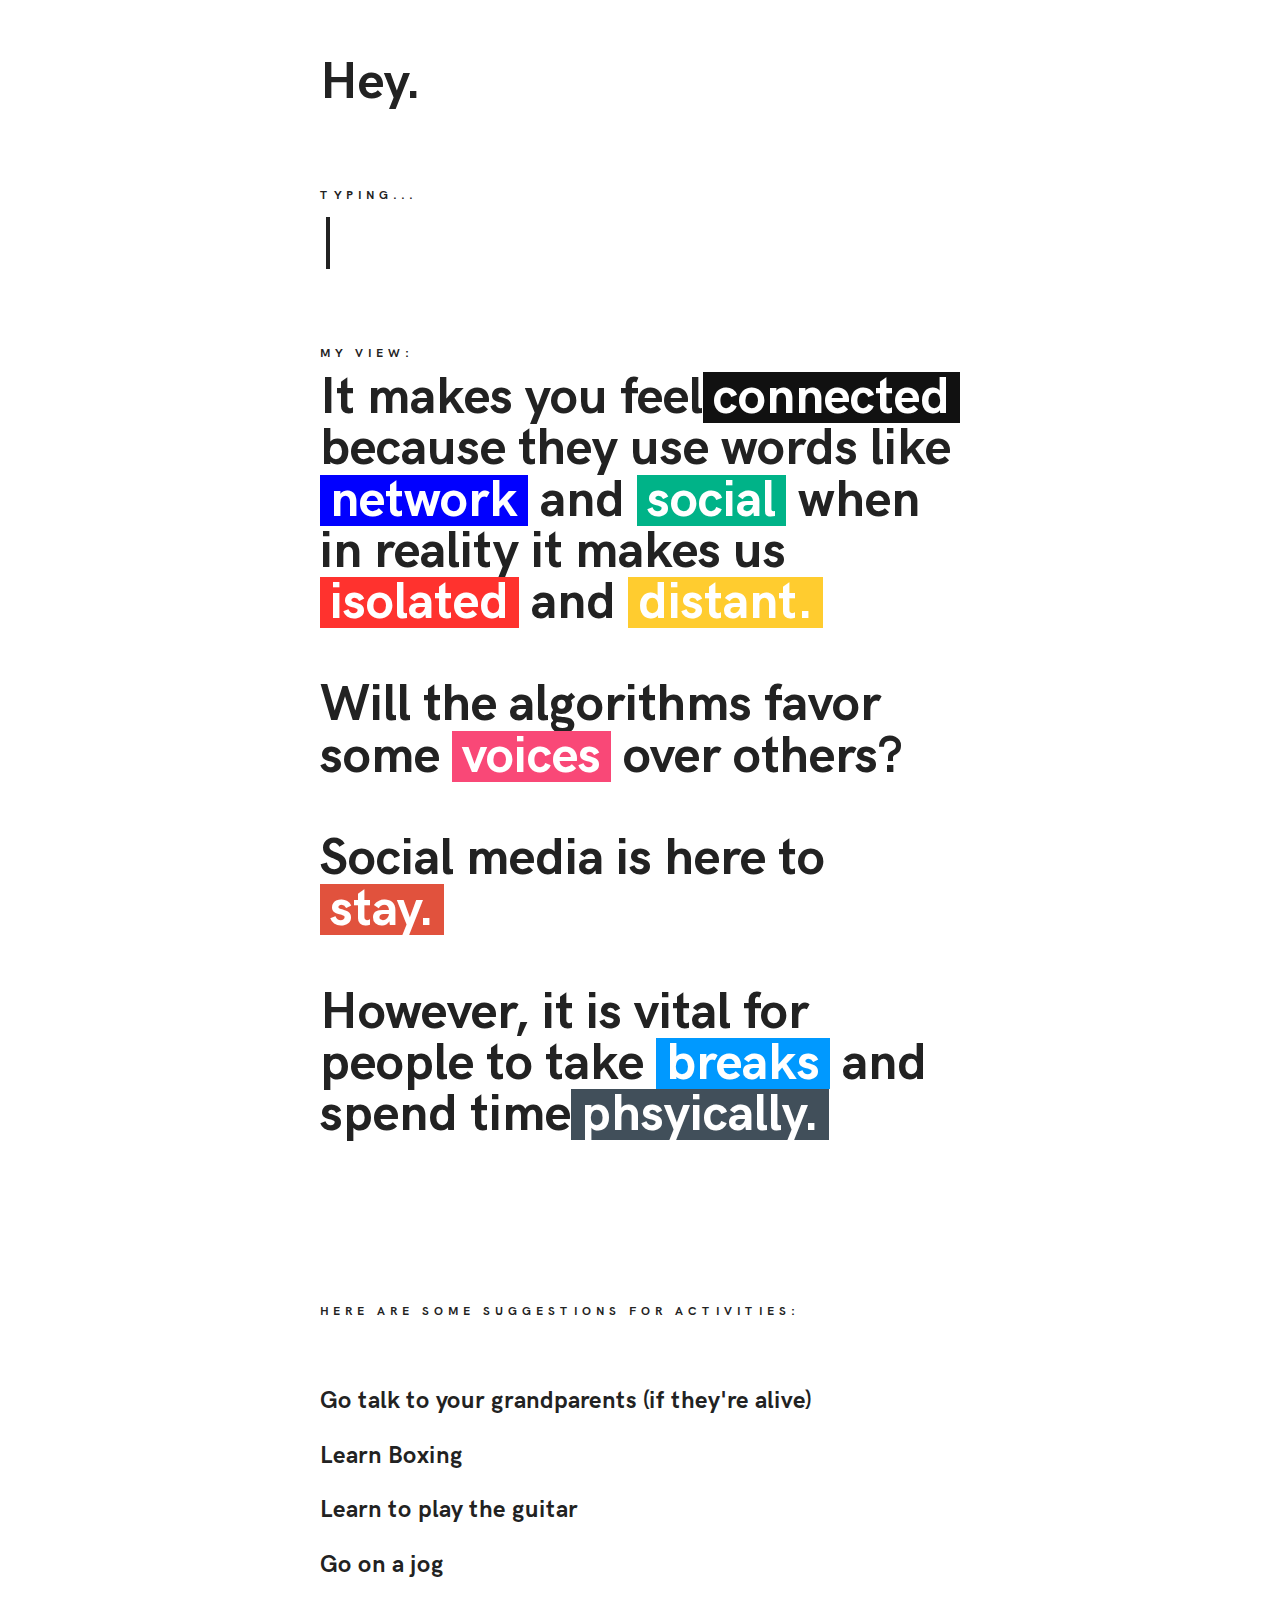
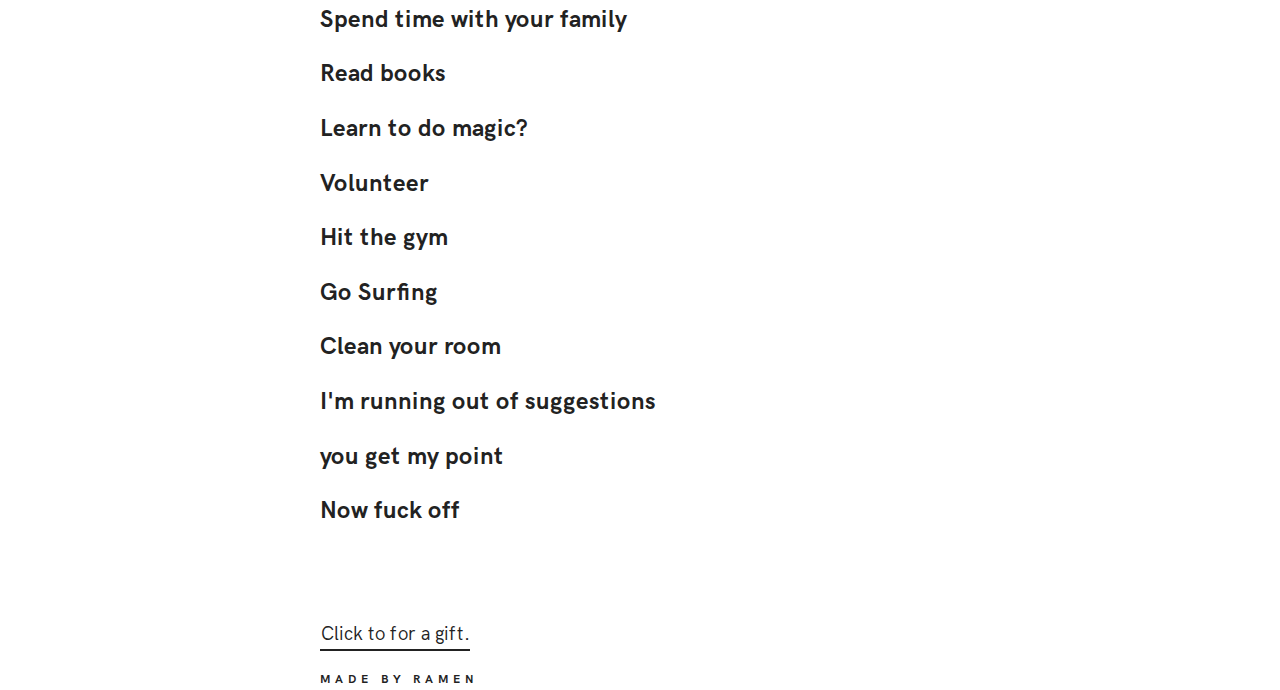
==== commit 49773f98: "Update index.html" ====
--- a/index.html
+++ b/index.html
@@ -3,8 +3,8 @@
 <head>
 
 	<meta charset="utf-8">
-    <meta name="description" content="LazyGuy Landing Page" />
-    <meta name="author" content="Pixelwars">
+    <meta name="description" content="Codingwar 2021" />
+    <meta name="author" content="ramen">
     <meta name="viewport" content="width=device-width, initial-scale=1, maximum-scale=1">
     
     <title>Late Replies Rock</title>
@@ -108,10 +108,12 @@
                 <!-- TEXTS TO BE TYPED -->
             </h3>
             
-            <h4>Made by Kanye East</h4>
             
             
+          
             <p><a class="link-2" href="https://www.youtube.com/watch?v=dQw4w9WgXcQ">Click to for a gift.</a></p>
+	    
+	    <h4>Made by Ramen</h4>
             <!-- DESCRIPTION -->
         
         </div>
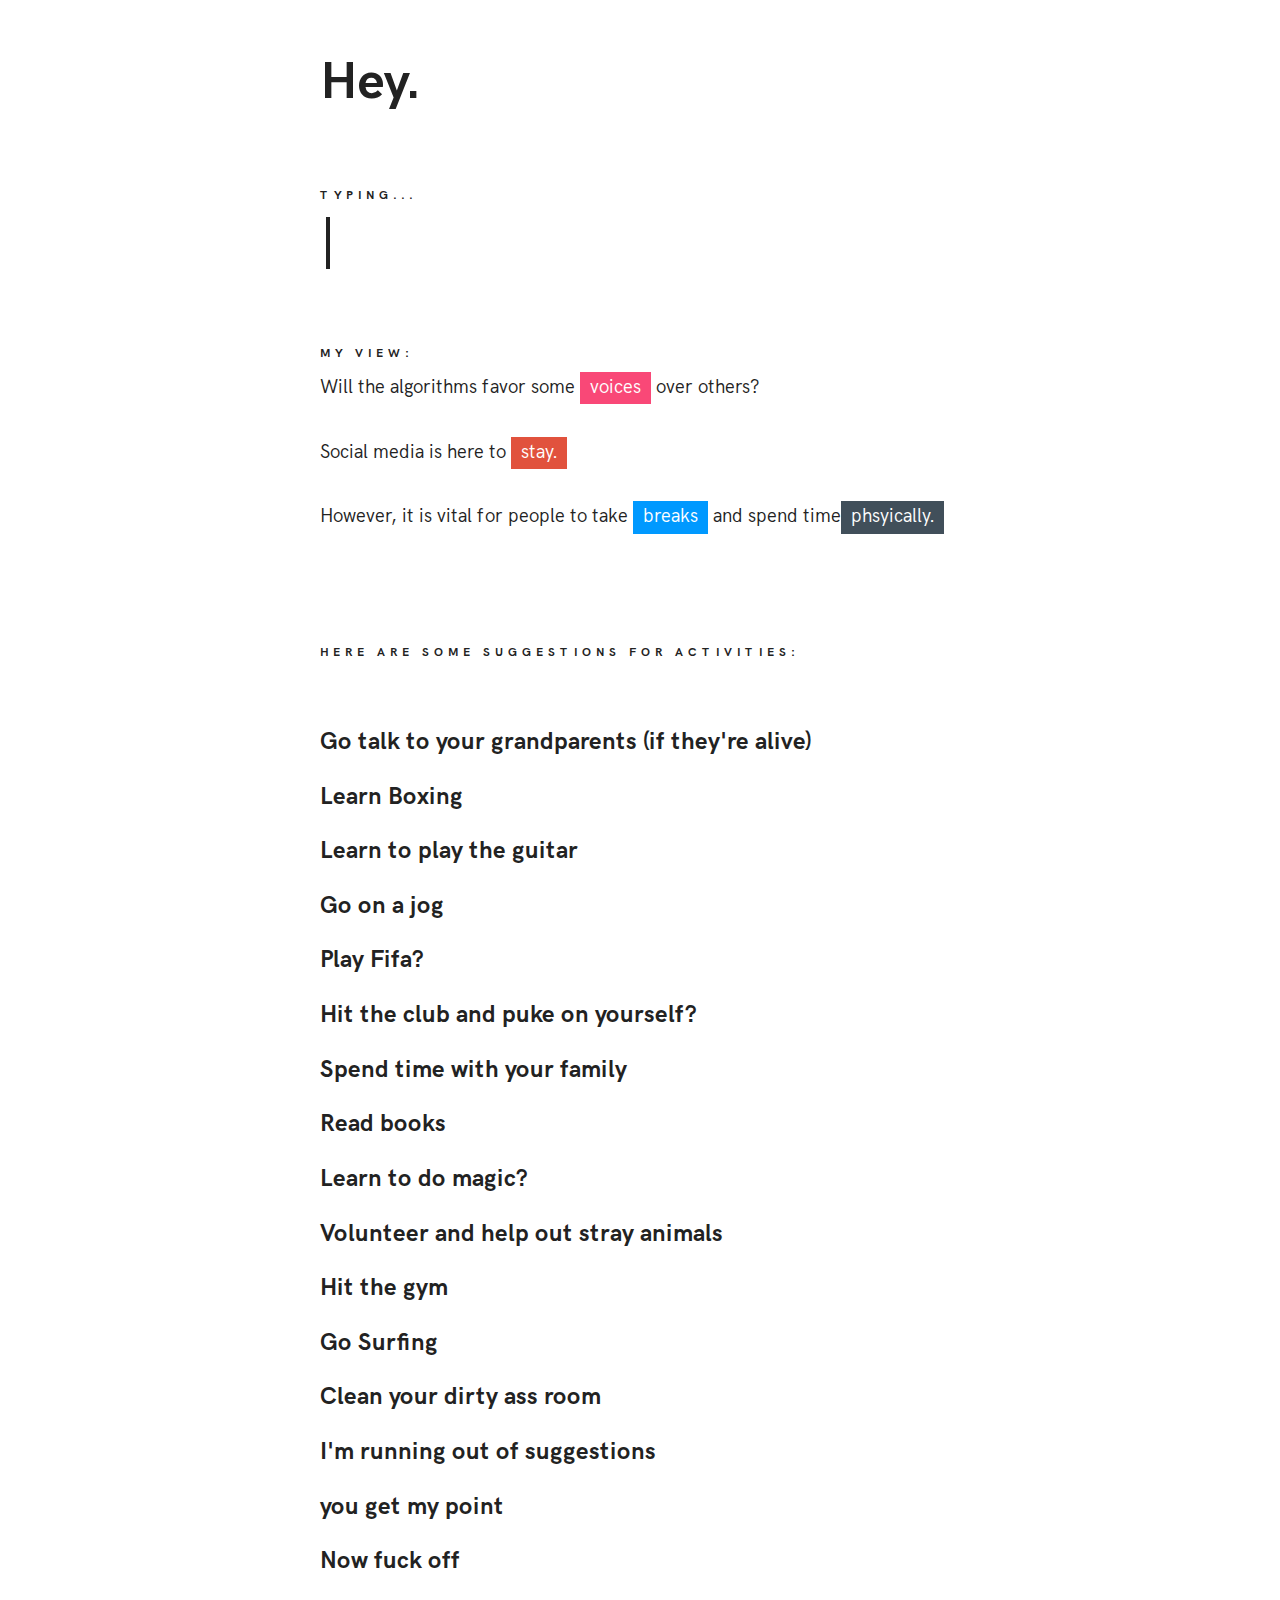
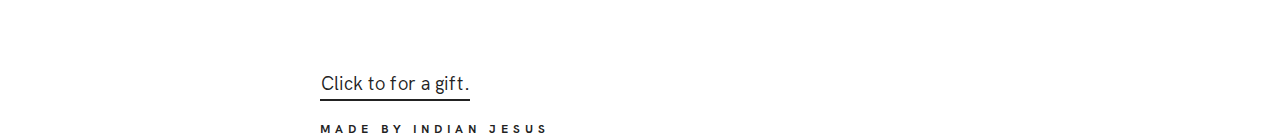
==== commit a146c1f0: "Update index.html" ====
--- a/index.html
+++ b/index.html
@@ -7,7 +7,7 @@
     <meta name="author" content="ramen">
     <meta name="viewport" content="width=device-width, initial-scale=1, maximum-scale=1">
     
-    <title>Late Replies Rock</title>
+    <title> Hi </title>
     
     <!-- FAV and TOUCH ICONS -->
     <link rel="shortcut icon" href="images/ico/favicon.ico">
@@ -51,6 +51,7 @@
                     <p>live it to the fullest!</p>
                     <p>to quote hitler</p>
                     <p>fuck social media</p>
+		    <p>live without pressure</p>
                     <p>that's it for today</p>
                     <p>see ya.</p>
                 </div>
@@ -62,13 +63,7 @@
             <br>
             
             <h4>My view:</h4>
-            
-            <h1>It makes you feel<span class="highlight">connected</span> 
-            	because they use words like<span class="highlight blue">network</span> 
-                and <span class="highlight green">social</span> 
-                when in reality it makes us<span class="highlight red">isolated</span>  
-                and <span class="highlight yellow">distant.</span> 
-                <br><br>
+          
 
                 Will the algorithms favor some <span class="highlight pink">voices</span> 
                 over others? 
@@ -94,13 +89,15 @@
                     <p>Learn Boxing</p>
                     <p>Learn to play the guitar</p>
                     <p>Go on a jog</p>
+		    <p>Play Fifa?<p>
+		    <p>Hit the club and puke on yourself?<p>
                     <p>Spend time with your family</p>
                     <p>Read books</p>
                     <p>Learn to do magic?</p>
-                    <p>Volunteer</p>
+                    <p>Volunteer and help out stray animals</p>
                     <p>Hit the gym</p>
                     <p> Go Surfing</p>
-                    <p> Clean your room</p>
+                    <p> Clean your dirty ass room</p>
                     <p>I'm running out of suggestions</p>
                     <p>you get my point</p>
                     <p> Now fuck off</p>
@@ -113,7 +110,7 @@
           
             <p><a class="link-2" href="https://www.youtube.com/watch?v=dQw4w9WgXcQ">Click to for a gift.</a></p>
 	    
-	    <h4>Made by Ramen</h4>
+	    <h4>Made by Indian Jesus</h4>
             <!-- DESCRIPTION -->
         
         </div>
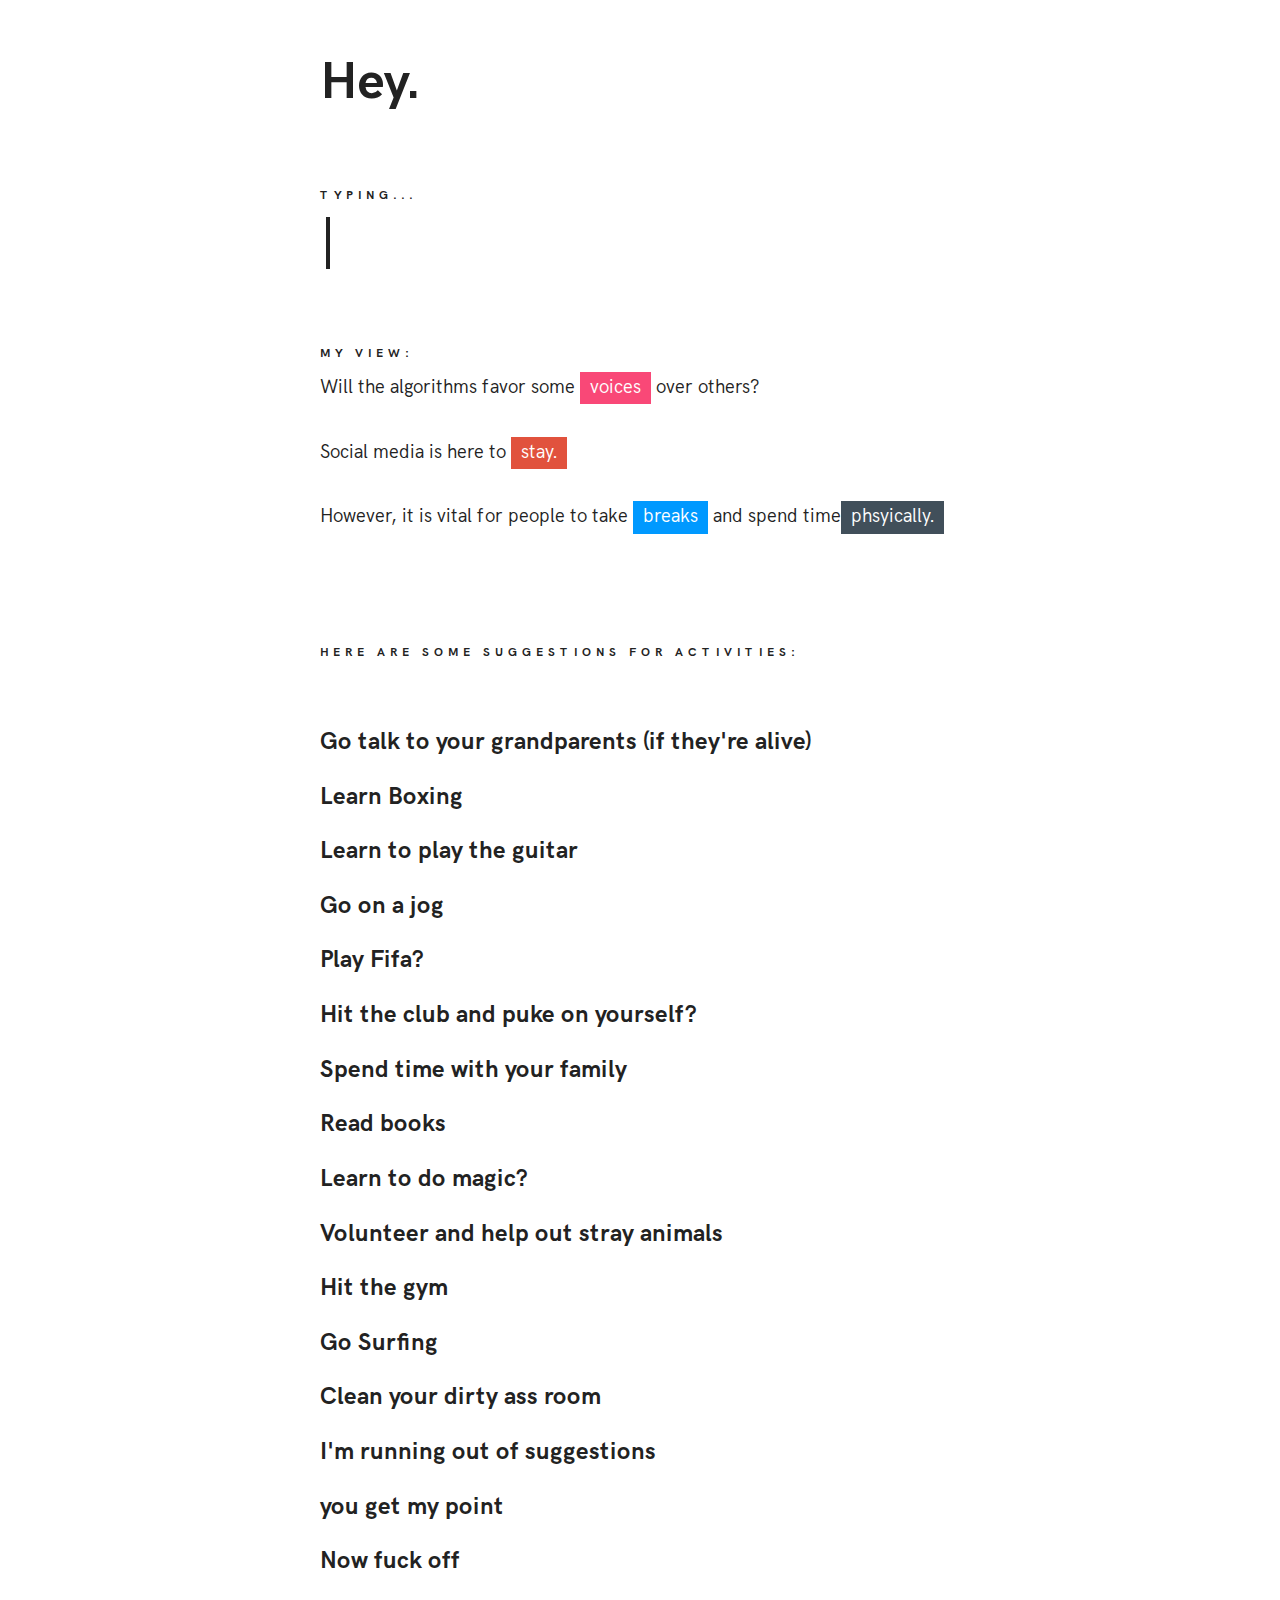
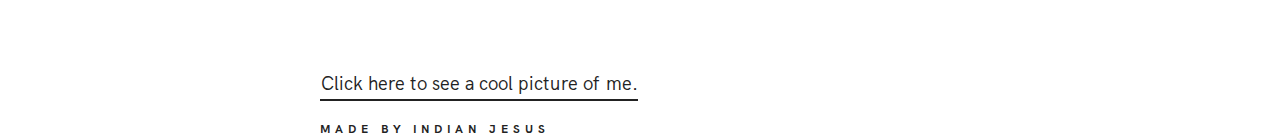
==== commit 03c9b248: "Update index.html" ====
--- a/index.html
+++ b/index.html
@@ -108,7 +108,7 @@
             
             
           
-            <p><a class="link-2" href="https://www.youtube.com/watch?v=dQw4w9WgXcQ">Click to for a gift.</a></p>
+            <p><a class="link-2" href="https://www.youtube.com/watch?v=dQw4w9WgXcQ">Click here to see a cool picture of me.</a></p>
 	    
 	    <h4>Made by Indian Jesus</h4>
             <!-- DESCRIPTION -->
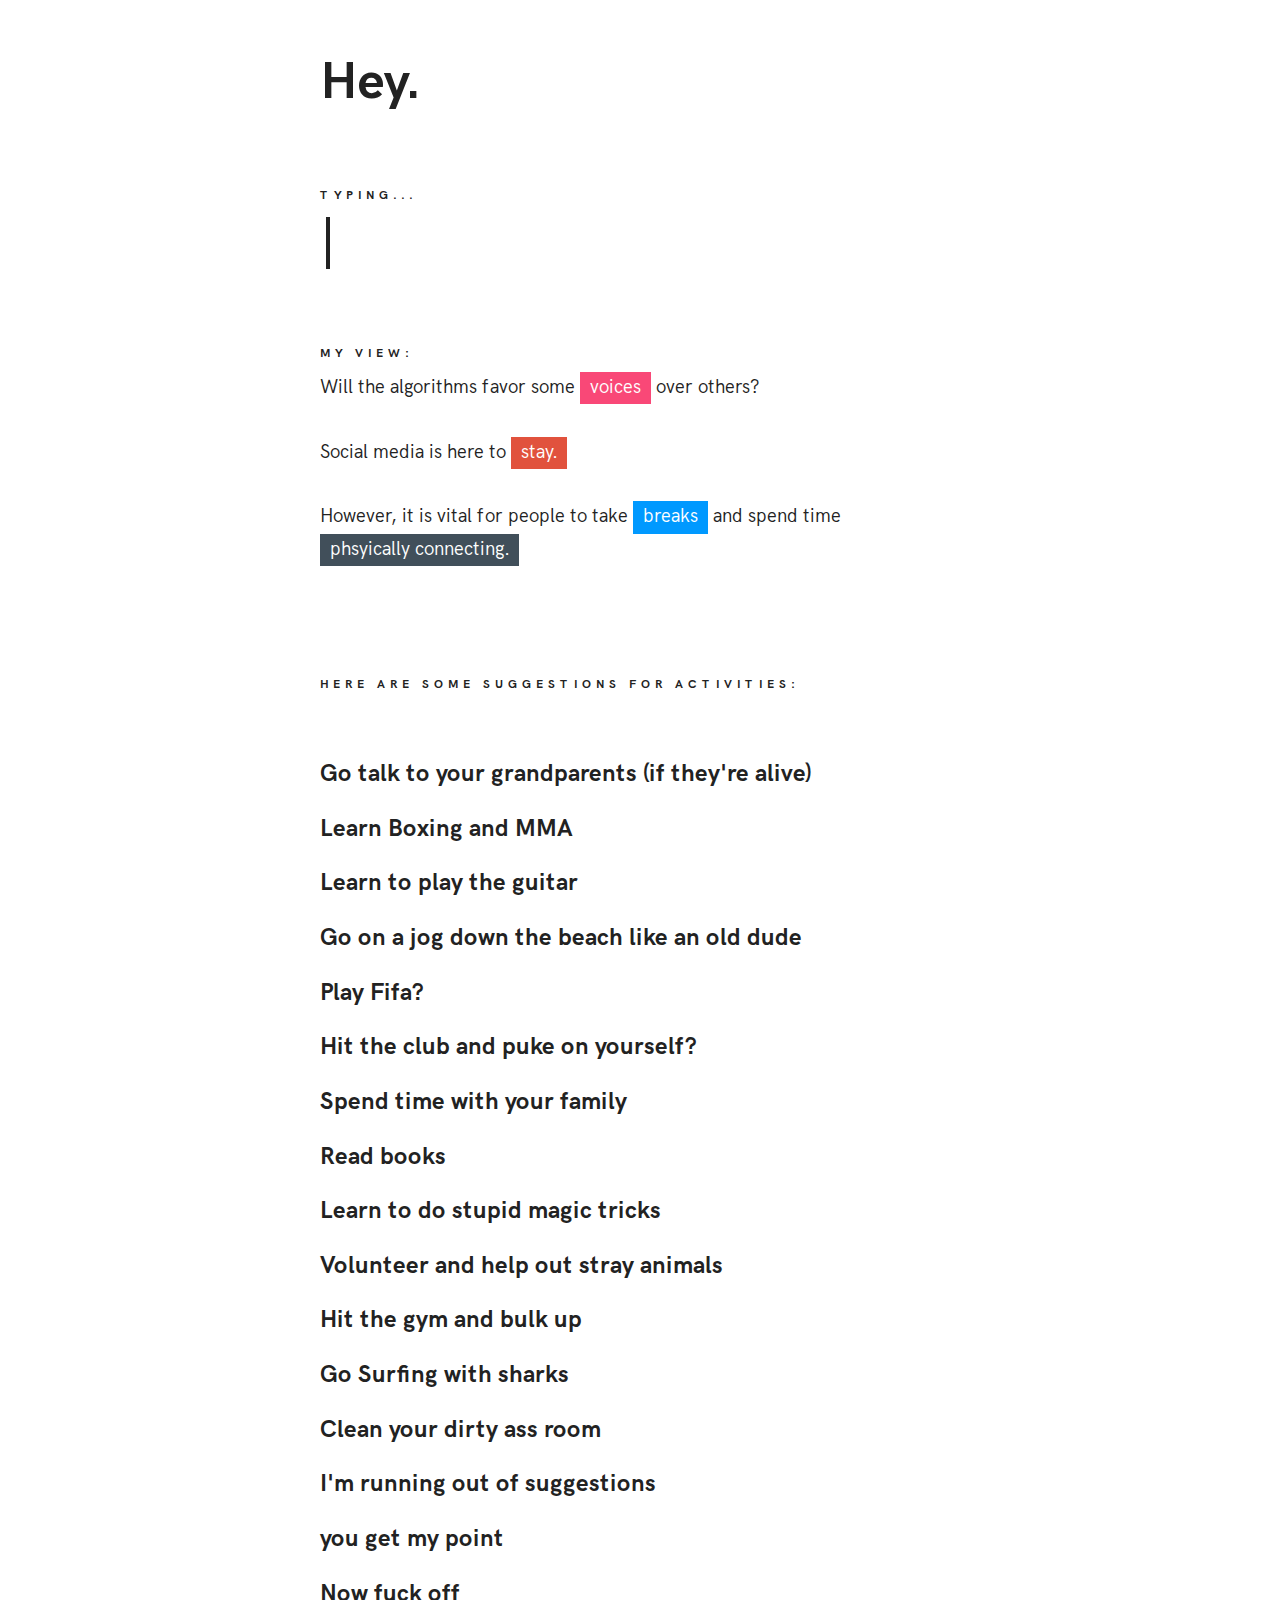
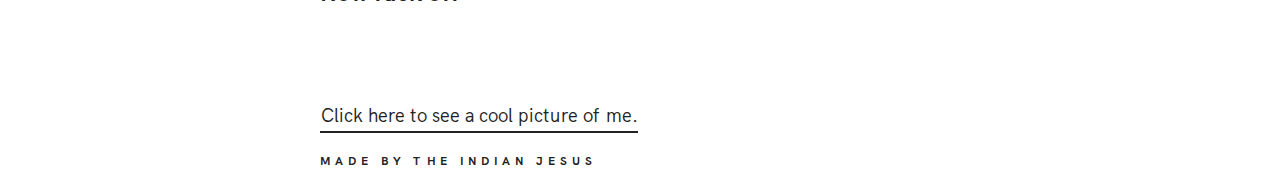
==== commit 556b7a34: "Update index.html" ====
--- a/index.html
+++ b/index.html
@@ -74,7 +74,7 @@
                 <span class="highlight tango">stay.</span> 
                 <br><br>
                 However, it is vital for people to take <span class="highlight aqua">breaks</span> 
-                and spend time<span class="highlight navy">phsyically.</span> 
+                and spend time<span class="highlight navy">phsyically connecting.</span> 
                 <br><br>
                 
             </h1>
@@ -86,17 +86,17 @@
             
             <h3><!-- TEXTS TO BE TYPED -->
                     <p>Go talk to your grandparents (if they're alive)</p>
-                    <p>Learn Boxing</p>
+                    <p>Learn Boxing and MMA</p>
                     <p>Learn to play the guitar</p>
-                    <p>Go on a jog</p>
+                    <p>Go on a jog down the beach like an old dude</p>
 		    <p>Play Fifa?<p>
 		    <p>Hit the club and puke on yourself?<p>
                     <p>Spend time with your family</p>
                     <p>Read books</p>
-                    <p>Learn to do magic?</p>
+                    <p>Learn to do stupid magic tricks</p>
                     <p>Volunteer and help out stray animals</p>
-                    <p>Hit the gym</p>
-                    <p> Go Surfing</p>
+                    <p>Hit the gym and bulk up</p>
+                    <p> Go Surfing with sharks</p>
                     <p> Clean your dirty ass room</p>
                     <p>I'm running out of suggestions</p>
                     <p>you get my point</p>
@@ -110,7 +110,7 @@
           
             <p><a class="link-2" href="https://www.youtube.com/watch?v=dQw4w9WgXcQ">Click here to see a cool picture of me.</a></p>
 	    
-	    <h4>Made by Indian Jesus</h4>
+	    <h4>Made by the Indian Jesus</h4>
             <!-- DESCRIPTION -->
         
         </div>
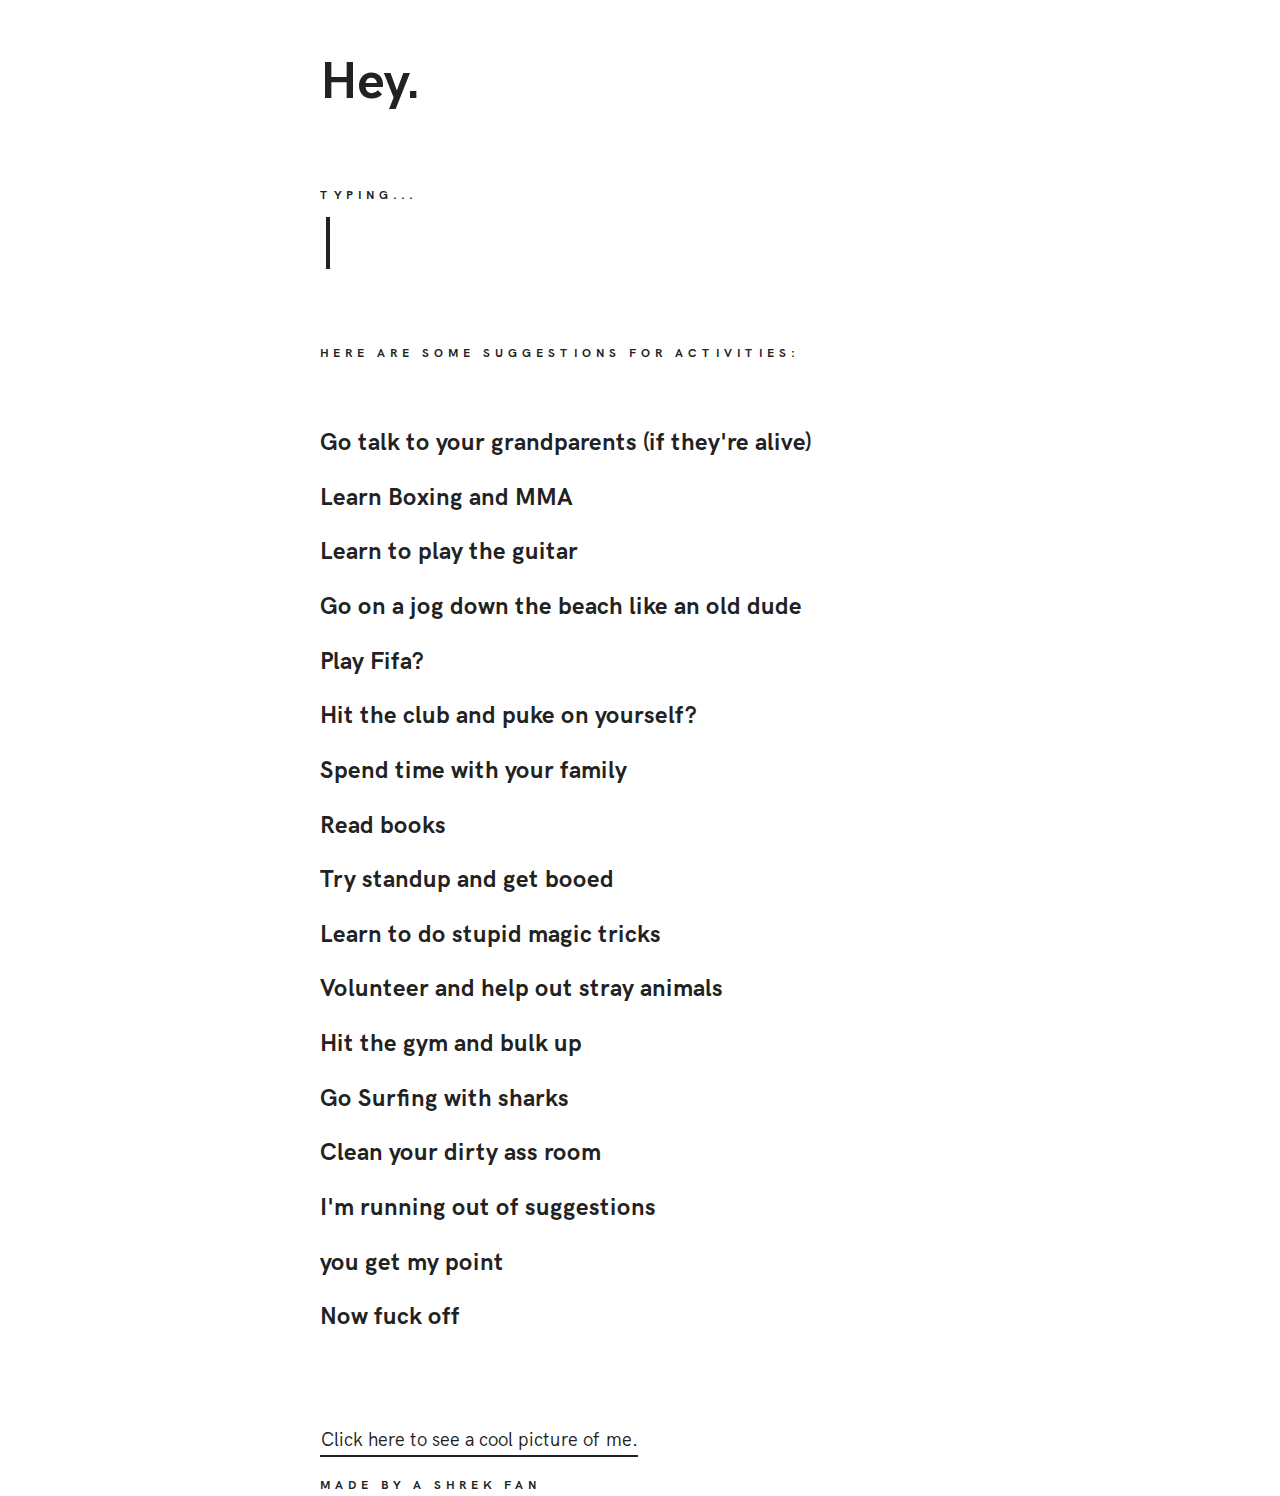
==== commit 5b3b8a2f: "Update index.html" ====
--- a/index.html
+++ b/index.html
@@ -7,7 +7,7 @@
     <meta name="author" content="ramen">
     <meta name="viewport" content="width=device-width, initial-scale=1, maximum-scale=1">
     
-    <title> Hi </title>
+    <title> LISTEN </title>
     
     <!-- FAV and TOUCH ICONS -->
     <link rel="shortcut icon" href="images/ico/favicon.ico">
@@ -49,9 +49,8 @@
                     <p><span class="text yellow">life is kinda short</span></p>
                     <p>so you need to</p>
                     <p>live it to the fullest!</p>
-                    <p>to quote hitler</p>
+                    <p>go crazy</p>
                     <p>fuck social media</p>
-		    <p>live without pressure</p>
                     <p>that's it for today</p>
                     <p>see ya.</p>
                 </div>
@@ -60,25 +59,6 @@
             </h1>
             <!-- TITLE -->
             
-            <br>
-            
-            <h4>My view:</h4>
-          
-
-                Will the algorithms favor some <span class="highlight pink">voices</span> 
-                over others? 
-
-                <br><br>
-
-                Social media is here to 
-                <span class="highlight tango">stay.</span> 
-                <br><br>
-                However, it is vital for people to take <span class="highlight aqua">breaks</span> 
-                and spend time<span class="highlight navy">phsyically connecting.</span> 
-                <br><br>
-                
-            </h1>
-            <br>
             <br>
            
             <h4>Here are some suggestions for activities:</h4>
@@ -93,6 +73,7 @@
 		    <p>Hit the club and puke on yourself?<p>
                     <p>Spend time with your family</p>
                     <p>Read books</p>
+		    <p>Try standup and get booed</p>
                     <p>Learn to do stupid magic tricks</p>
                     <p>Volunteer and help out stray animals</p>
                     <p>Hit the gym and bulk up</p>
@@ -110,7 +91,7 @@
           
             <p><a class="link-2" href="https://www.youtube.com/watch?v=dQw4w9WgXcQ">Click here to see a cool picture of me.</a></p>
 	    
-	    <h4>Made by the Indian Jesus</h4>
+	    <h4>Made by a Shrek fan</h4>
             <!-- DESCRIPTION -->
         
         </div>
